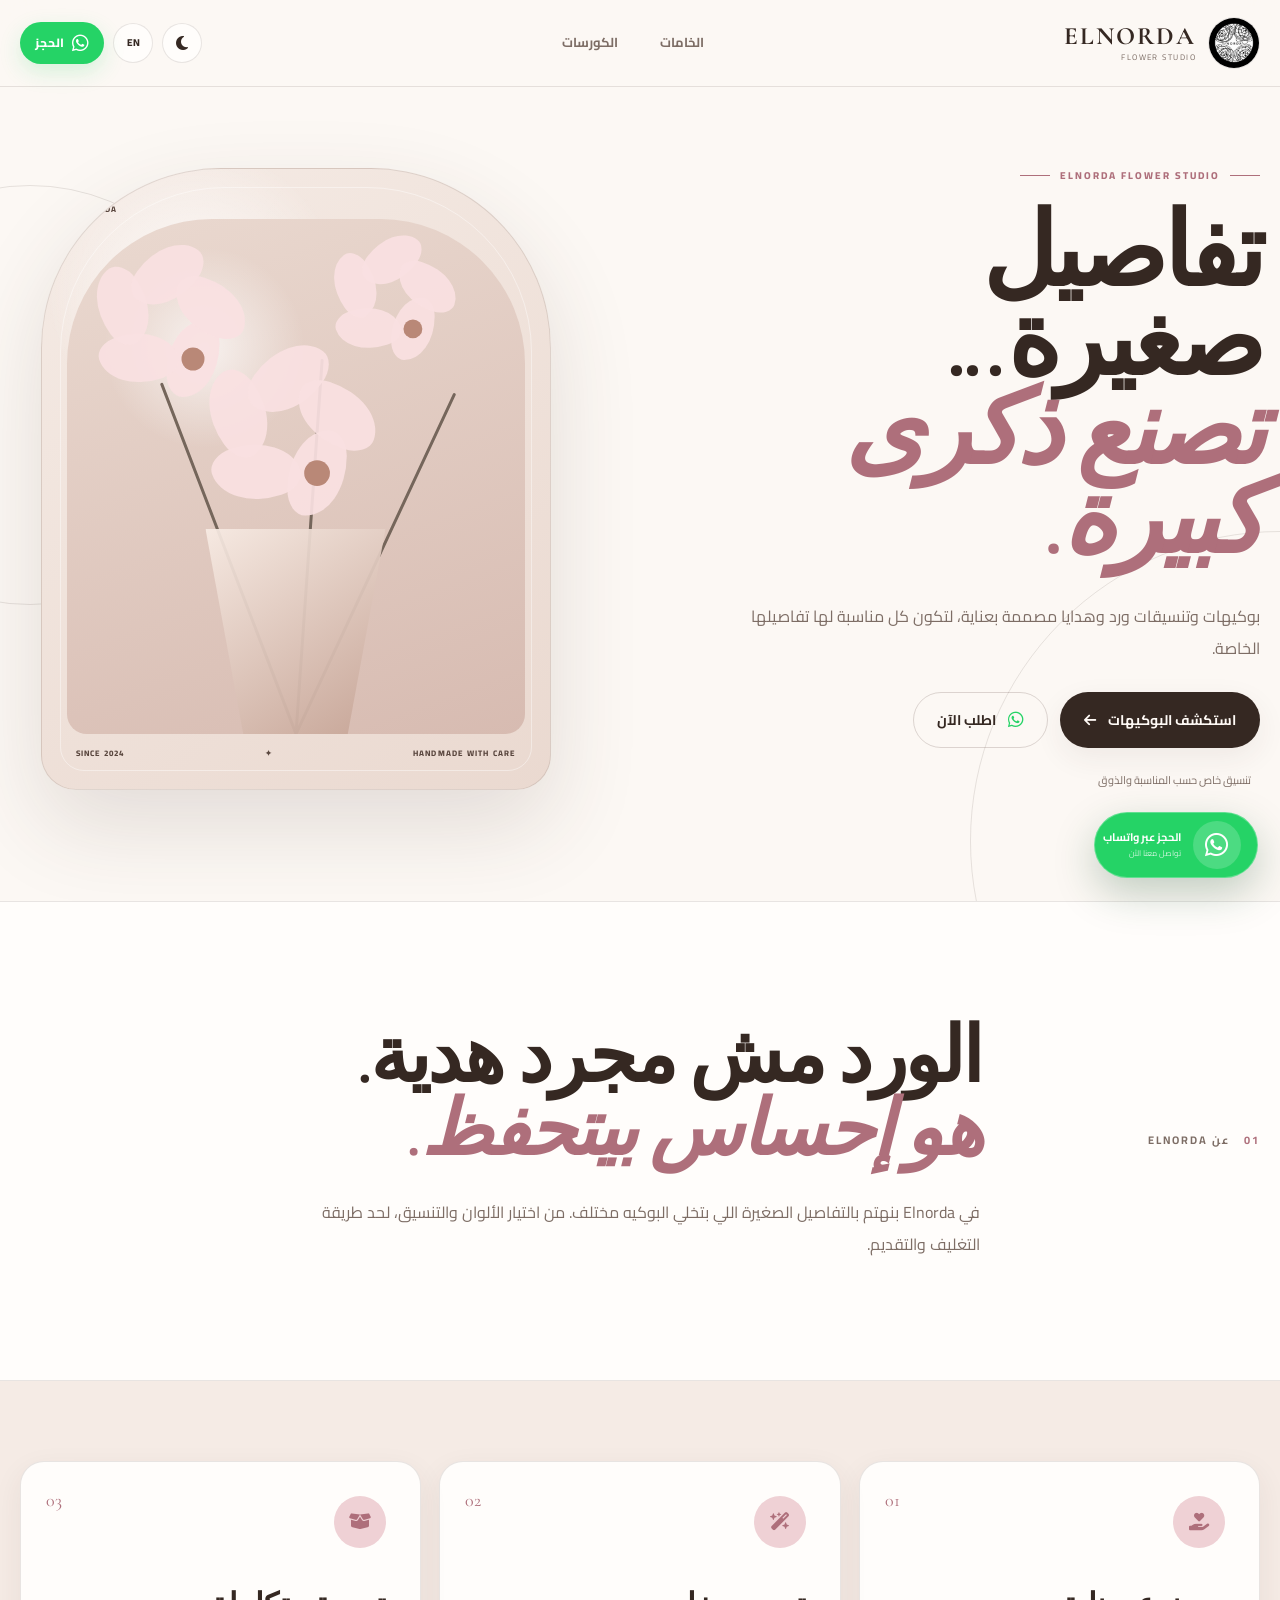
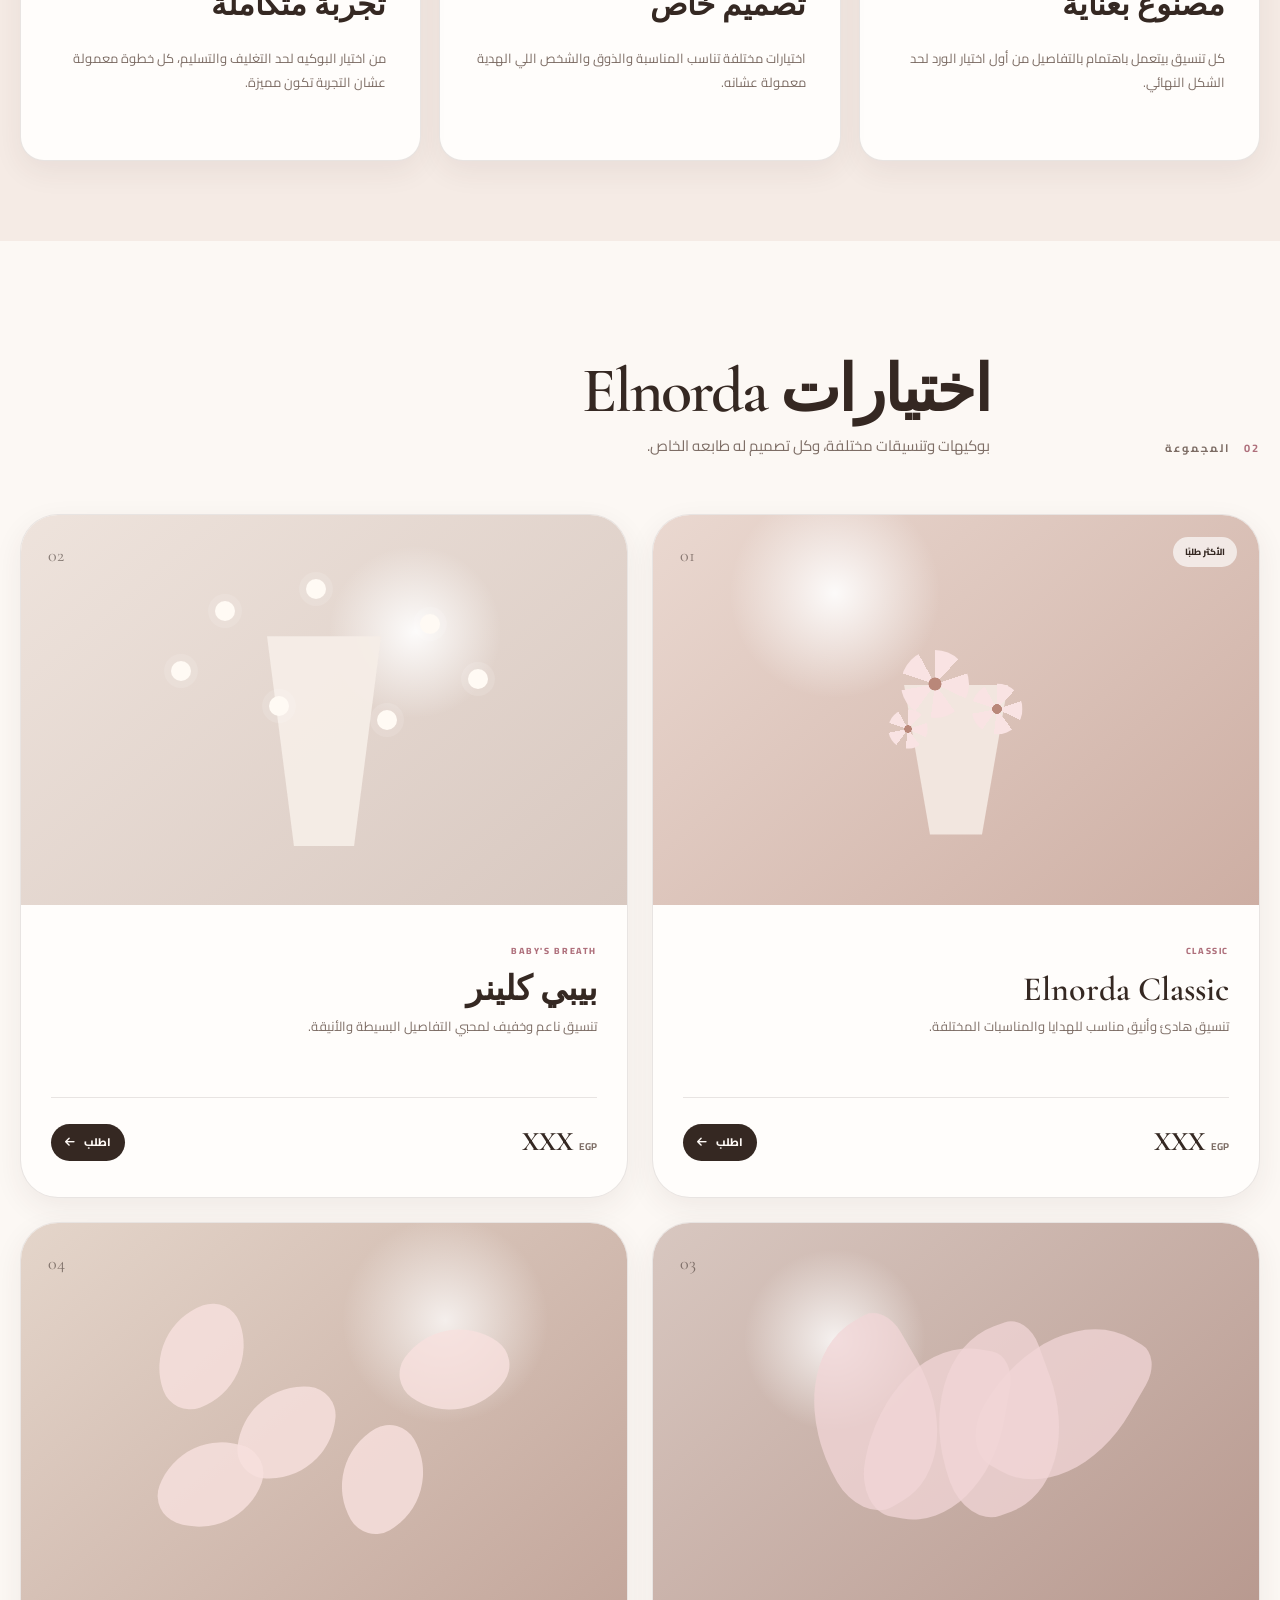
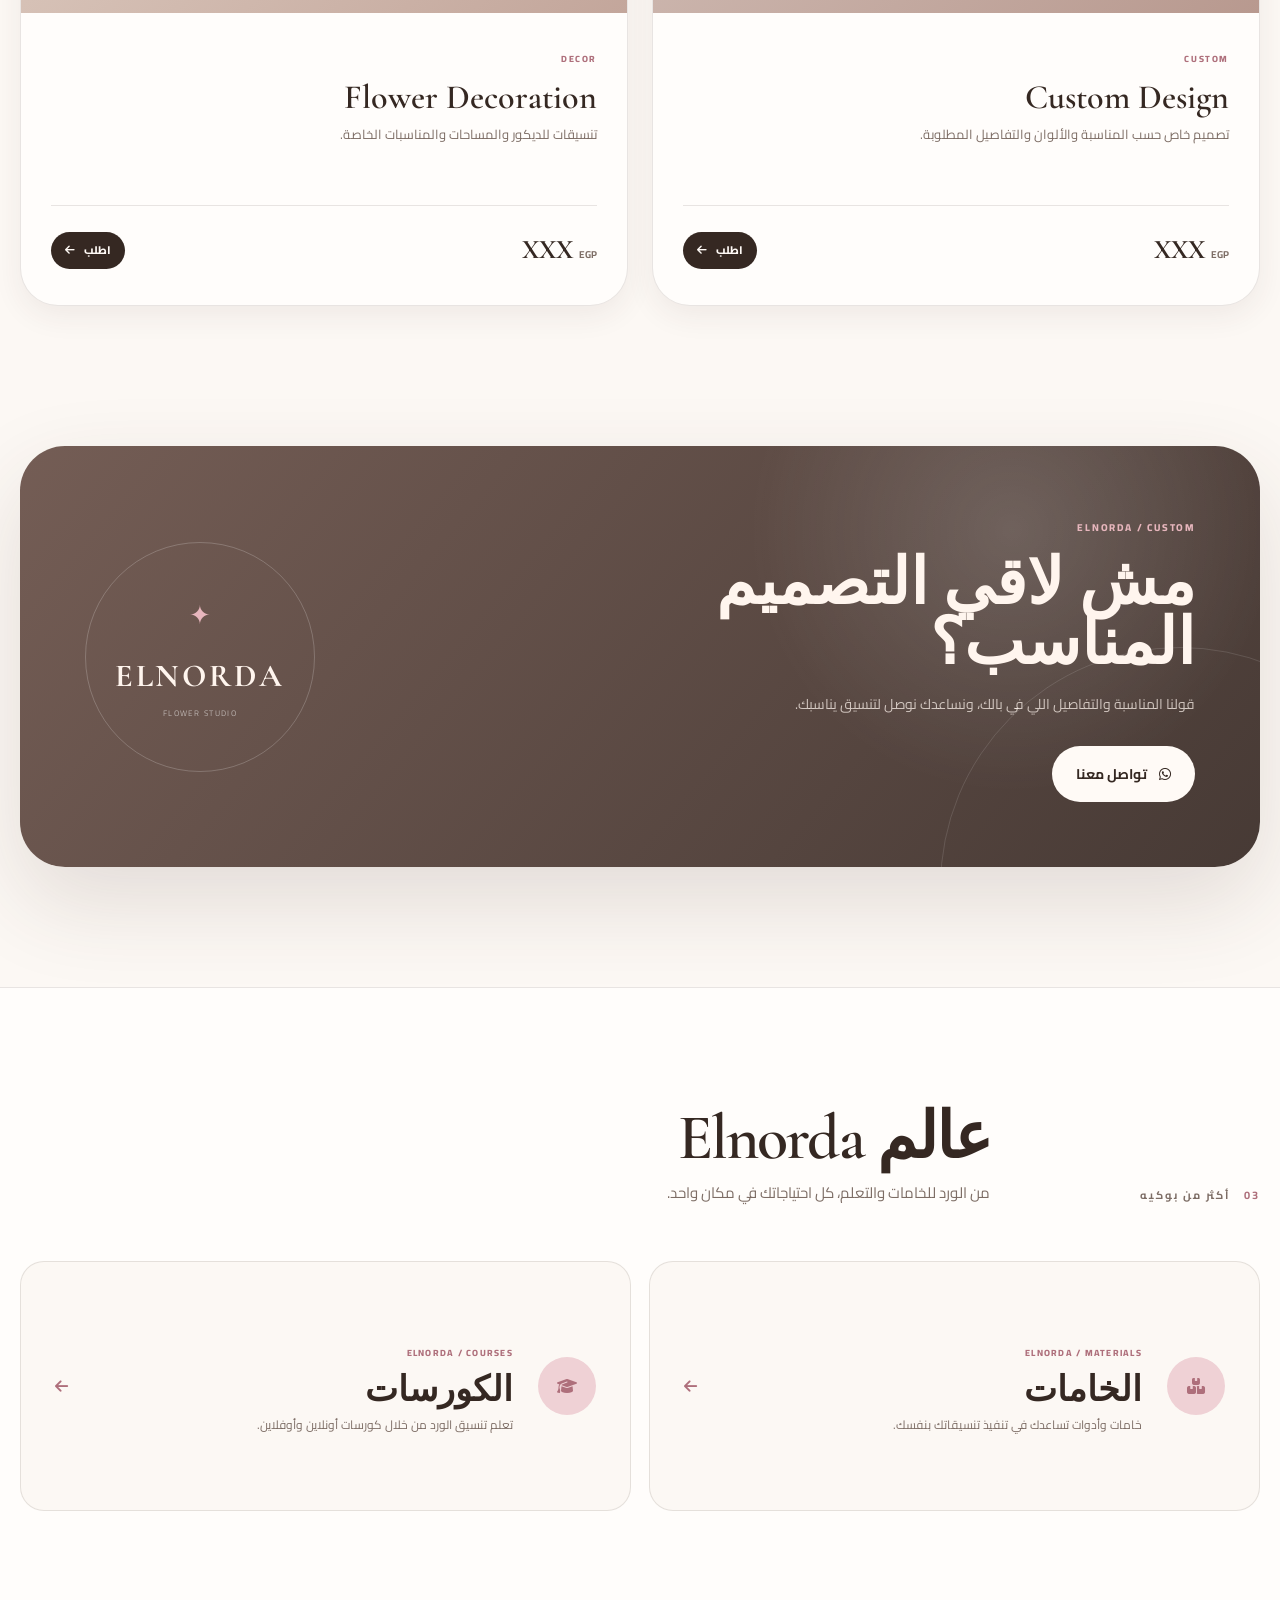
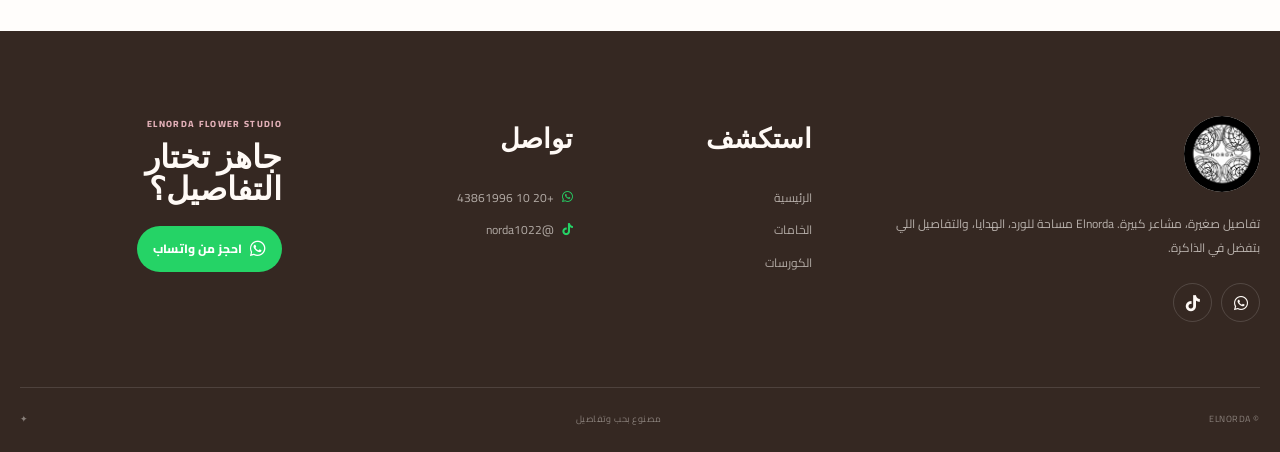
==== index.html @ e48f6b92 "Add files via upload" ====
<!DOCTYPE html>
<html lang="ar" dir="rtl">
<head>
  <meta charset="UTF-8" />
  <meta name="viewport" content="width=device-width, initial-scale=1.0" />

  <title>Elnorda | تفاصيل صغيرة تصنع ذكرى كبيرة</title>
  <meta
    name="description"
    content="Elnorda — بوكيهات وتنسيقات ورد وهدايا مصممة بعناية، مع إمكانية الطلب والتنسيق حسب المناسبة."
  />

  <link rel="preconnect" href="https://fonts.googleapis.com">
  <link rel="preconnect" href="https://fonts.gstatic.com" crossorigin>

  <link
    href="https://fonts.googleapis.com/css2?family=Cairo:wght@400;500;600;700&family=Cormorant+Garamond:wght@500;600;700&display=swap"
    rel="stylesheet"
  />

  <link
    rel="stylesheet"
    href="https://cdnjs.cloudflare.com/ajax/libs/font-awesome/6.5.2/css/all.min.css"
  />

  <link rel="stylesheet" href="css/style.css" />
</head>

<body>

  <!-- ================= HEADER ================= -->
  <header class="site-header">
    <div class="container header-inner">

      <a href="index.html" class="brand" aria-label="Elnorda Home">
        <span class="brand-logo">
          <img src="png/logo.png" alt="Elnorda" />
        </span>

        <span class="brand-copy">
          <strong>ELNORDA</strong>
          <small>FLOWER STUDIO</small>
        </span>
      </a>

      <nav class="main-nav" aria-label="Main navigation">
        <a href="materials.html">
          <span data-ar="الخامات" data-en="Materials">الخامات</span>
        </a>

        <a href="courses.html">
          <span data-ar="الكورسات" data-en="Courses">الكورسات</span>
        </a>
      </nav>

      <div class="header-actions">

        <button
          class="icon-button"
          id="themeToggle"
          type="button"
          aria-label="تغيير المظهر"
        >
          <i class="fa-solid fa-moon"></i>
        </button>

        <button
          class="language-button"
          id="languageToggle"
          type="button"
        >
          EN
        </button>

        <a
          class="header-whatsapp"
          href="https://wa.me/201043861996"
          target="_blank"
          rel="noopener"
          aria-label="WhatsApp"
        >
          <i class="fa-brands fa-whatsapp"></i>
          <span data-ar="الحجز" data-en="Booking">الحجز</span>
        </a>

      </div>

    </div>
  </header>


  <main>

    <!-- ================= HERO ================= -->
    <section class="hero">
      <div class="hero-decoration hero-decoration-one"></div>
      <div class="hero-decoration hero-decoration-two"></div>

      <div class="container hero-grid">

        <div class="hero-content reveal">

          <div class="eyebrow">
            <span></span>
            <span data-ar="ELNORDA FLOWER STUDIO" data-en="ELNORDA FLOWER STUDIO">
              ELNORDA FLOWER STUDIO
            </span>
            <span></span>
          </div>

          <h1>
            <span
              data-ar="تفاصيل صغيرة..."
              data-en="Small details..."
            >
              تفاصيل صغيرة...
            </span>
            <br />
            <em
              data-ar="تصنع ذكرى كبيرة."
              data-en="create lasting memories."
            >
              تصنع ذكرى كبيرة.
            </em>
          </h1>

          <p
            class="hero-description"
            data-ar="بوكيهات وتنسيقات ورد وهدايا مصممة بعناية، لتكون كل مناسبة لها تفاصيلها الخاصة."
            data-en="Thoughtfully designed bouquets, floral arrangements and gifts made to give every occasion its own special character."
          >
            بوكيهات وتنسيقات ورد وهدايا مصممة بعناية، لتكون كل مناسبة لها تفاصيلها الخاصة.
          </p>

          <div class="hero-actions">

            <a href="#products" class="btn btn-primary">
              <span data-ar="استكشف البوكيهات" data-en="Explore Bouquets">
                استكشف البوكيهات
              </span>
              <i class="fa-solid fa-arrow-left"></i>
            </a>

            <a
              href="https://wa.me/201043861996"
              target="_blank"
              rel="noopener"
              class="btn btn-secondary"
            >
              <i class="fa-brands fa-whatsapp"></i>
              <span data-ar="اطلب الآن" data-en="Order Now">
                اطلب الآن
              </span>
            </a>

          </div>

          <div class="hero-note">
            <i class="fa-solid fa-sparkles"></i>
            <span
              data-ar="تنسيق خاص حسب المناسبة والذوق"
              data-en="Custom arrangements for every occasion"
            >
              تنسيق خاص حسب المناسبة والذوق
            </span>
          </div>

        </div>


        <div class="hero-visual reveal">

          <div class="hero-frame">

            <div class="hero-frame-top">
              <span>01</span>
              <span>ELNORDA</span>
            </div>

            <div class="flower-art">

              <div class="stem stem-one"></div>
              <div class="stem stem-two"></div>
              <div class="stem stem-three"></div>

              <div class="flower flower-one">
                <span></span>
                <span></span>
                <span></span>
                <span></span>
                <span></span>
              </div>

              <div class="flower flower-two">
                <span></span>
                <span></span>
                <span></span>
                <span></span>
                <span></span>
              </div>

              <div class="flower flower-three">
                <span></span>
                <span></span>
                <span></span>
                <span></span>
                <span></span>
              </div>

              <div class="bouquet-wrap"></div>

            </div>

            <div class="hero-frame-bottom">
              <span data-ar="HANDMADE WITH CARE" data-en="HANDMADE WITH CARE">
                HANDMADE WITH CARE
              </span>

              <span>✦</span>

              <span data-ar="SINCE 2024" data-en="SINCE 2024">
                SINCE 2024
              </span>
            </div>

          </div>

        </div>

      </div>
    </section>


    <!-- ================= INTRO ================= -->
    <section class="intro section">
      <div class="container intro-grid">

        <div class="section-label reveal">
          <span>01</span>
          <span data-ar="عن ELNORDA" data-en="ABOUT ELNORDA">
            عن ELNORDA
          </span>
        </div>

        <div class="intro-content reveal">

          <h2>
            <span
              data-ar="الورد مش مجرد هدية."
              data-en="Flowers are more than a gift."
            >
              الورد مش مجرد هدية.
            </span>

            <br />

            <em
              data-ar="هو إحساس بيتحفظ."
              data-en="They preserve a feeling."
            >
              هو إحساس بيتحفظ.
            </em>
          </h2>

          <p
            data-ar="في Elnorda بنهتم بالتفاصيل الصغيرة اللي بتخلي البوكيه مختلف. من اختيار الألوان والتنسيق، لحد طريقة التغليف والتقديم."
            data-en="At Elnorda, we care about the small details that make every bouquet different — from colors and composition to wrapping and presentation."
          >
            في Elnorda بنهتم بالتفاصيل الصغيرة اللي بتخلي البوكيه مختلف. من اختيار الألوان والتنسيق، لحد طريقة التغليف والتقديم.
          </p>

        </div>

      </div>
    </section>


    <!-- ================= VALUES ================= -->
    <section class="values">
      <div class="container values-grid">

        <article class="value-card reveal">
          <span class="value-number">01</span>

          <div class="value-icon">
            <i class="fa-solid fa-hand-holding-heart"></i>
          </div>

          <h3
            data-ar="مصنوع بعناية"
            data-en="Made With Care"
          >
            مصنوع بعناية
          </h3>

          <p
            data-ar="كل تنسيق بيتعمل باهتمام بالتفاصيل من أول اختيار الورد لحد الشكل النهائي."
            data-en="Every arrangement is created with attention to detail, from the flowers to the final presentation."
          >
            كل تنسيق بيتعمل باهتمام بالتفاصيل من أول اختيار الورد لحد الشكل النهائي.
          </p>
        </article>


        <article class="value-card reveal">
          <span class="value-number">02</span>

          <div class="value-icon">
            <i class="fa-solid fa-wand-magic-sparkles"></i>
          </div>

          <h3
            data-ar="تصميم خاص"
            data-en="Personal Design"
          >
            تصميم خاص
          </h3>

          <p
            data-ar="اختيارات مختلفة تناسب المناسبة والذوق والشخص اللي الهدية معمولة عشانه."
            data-en="Different choices designed around the occasion, your taste and the person receiving the gift."
          >
            اختيارات مختلفة تناسب المناسبة والذوق والشخص اللي الهدية معمولة عشانه.
          </p>
        </article>


        <article class="value-card reveal">
          <span class="value-number">03</span>

          <div class="value-icon">
            <i class="fa-solid fa-box-open"></i>
          </div>

          <h3
            data-ar="تجربة متكاملة"
            data-en="Complete Experience"
          >
            تجربة متكاملة
          </h3>

          <p
            data-ar="من اختيار البوكيه لحد التغليف والتسليم، كل خطوة معمولة عشان التجربة تكون مميزة."
            data-en="From choosing the bouquet to wrapping and delivery, every step is designed to feel special."
          >
            من اختيار البوكيه لحد التغليف والتسليم، كل خطوة معمولة عشان التجربة تكون مميزة.
          </p>
        </article>

      </div>
    </section>


    <!-- ================= PRODUCTS ================= -->
    <section class="products section" id="products">

      <div class="container">

        <div class="section-heading reveal">

          <div class="section-label">
            <span>02</span>
            <span data-ar="المجموعة" data-en="THE COLLECTION">
              المجموعة
            </span>
          </div>

          <div>
            <h2
              data-ar="اختيارات Elnorda"
              data-en="The Elnorda Collection"
            >
              اختيارات Elnorda
            </h2>

            <p
              data-ar="بوكيهات وتنسيقات مختلفة، وكل تصميم له طابعه الخاص."
              data-en="Bouquets and arrangements, each with its own character."
            >
              بوكيهات وتنسيقات مختلفة، وكل تصميم له طابعه الخاص.
            </p>
          </div>

        </div>


        <div class="product-grid">

          <!-- Product 1 -->
          <article class="product-card reveal">

            <div class="product-image product-image-one">
              <span class="product-number">01</span>

              <div class="mini-bouquet">
                <div class="mini-flower"></div>
                <div class="mini-flower small"></div>
                <div class="mini-flower tiny"></div>
              </div>

              <span class="product-tag">
                <span data-ar="الأكثر طلبًا" data-en="MOST REQUESTED">
                  الأكثر طلبًا
                </span>
              </span>
            </div>

            <div class="product-body">

              <span
                class="product-category"
                data-ar="CLASSIC"
                data-en="CLASSIC"
              >
                CLASSIC
              </span>

              <h3
                data-ar="Elnorda Classic"
                data-en="Elnorda Classic"
              >
                Elnorda Classic
              </h3>

              <p
                data-ar="تنسيق هادئ وأنيق مناسب للهدايا والمناسبات المختلفة."
                data-en="A refined arrangement made for gifts and special occasions."
              >
                تنسيق هادئ وأنيق مناسب للهدايا والمناسبات المختلفة.
              </p>

              <div class="product-footer">
                <strong>XXX <small>EGP</small></strong>

                <button
                  type="button"
                  class="order-product"
                  data-product-ar="Elnorda Classic"
                  data-product-en="Elnorda Classic"
                >
                  <span data-ar="اطلب" data-en="Order">اطلب</span>
                  <i class="fa-solid fa-arrow-left"></i>
                </button>
              </div>

            </div>

          </article>


          <!-- Product 2 -->
          <article class="product-card reveal">

            <div class="product-image product-image-two">
              <span class="product-number">02</span>

              <div class="baby-breath">
                <i></i>
                <i></i>
                <i></i>
                <i></i>
                <i></i>
                <i></i>
                <i></i>
              </div>
            </div>

            <div class="product-body">

              <span class="product-category">
                BABY'S BREATH
              </span>

              <h3
                data-ar="بيبي كلينر"
                data-en="Baby's Breath"
              >
                بيبي كلينر
              </h3>

              <p
                data-ar="تنسيق ناعم وخفيف لمحبي التفاصيل البسيطة والأنيقة."
                data-en="A soft and delicate arrangement for lovers of simple elegance."
              >
                تنسيق ناعم وخفيف لمحبي التفاصيل البسيطة والأنيقة.
              </p>

              <div class="product-footer">
                <strong>XXX <small>EGP</small></strong>

                <button
                  type="button"
                  class="order-product"
                  data-product-ar="بيبي كلينر"
                  data-product-en="Baby's Breath"
                >
                  <span data-ar="اطلب" data-en="Order">اطلب</span>
                  <i class="fa-solid fa-arrow-left"></i>
                </button>
              </div>

            </div>

          </article>


          <!-- Product 3 -->
          <article class="product-card reveal">

            <div class="product-image product-image-three">
              <span class="product-number">03</span>

              <div class="custom-art">
                <div></div>
                <div></div>
                <div></div>
                <div></div>
              </div>
            </div>

            <div class="product-body">

              <span
                class="product-category"
                data-ar="CUSTOM"
                data-en="CUSTOM"
              >
                CUSTOM
              </span>

              <h3
                data-ar="Custom Design"
                data-en="Custom Design"
              >
                Custom Design
              </h3>

              <p
                data-ar="تصميم خاص حسب المناسبة والألوان والتفاصيل المطلوبة."
                data-en="A personalized design based on your occasion, colors and preferences."
              >
                تصميم خاص حسب المناسبة والألوان والتفاصيل المطلوبة.
              </p>

              <div class="product-footer">
                <strong>XXX <small>EGP</small></strong>

                <button
                  type="button"
                  class="order-product"
                  data-product-ar="Custom Design"
                  data-product-en="Custom Design"
                >
                  <span data-ar="اطلب" data-en="Order">اطلب</span>
                  <i class="fa-solid fa-arrow-left"></i>
                </button>
              </div>

            </div>

          </article>


          <!-- Product 4 -->
          <article class="product-card reveal">

            <div class="product-image product-image-four">
              <span class="product-number">04</span>

              <div class="decor-art">
                <span></span>
                <span></span>
                <span></span>
                <span></span>
                <span></span>
              </div>
            </div>

            <div class="product-body">

              <span
                class="product-category"
                data-ar="DECOR"
                data-en="DECOR"
              >
                DECOR
              </span>

              <h3
                data-ar="Flower Decoration"
                data-en="Flower Decoration"
              >
                Flower Decoration
              </h3>

              <p
                data-ar="تنسيقات للديكور والمساحات والمناسبات الخاصة."
                data-en="Floral arrangements for spaces, events and special occasions."
              >
                تنسيقات للديكور والمساحات والمناسبات الخاصة.
              </p>

              <div class="product-footer">
                <strong>XXX <small>EGP</small></strong>

                <button
                  type="button"
                  class="order-product"
                  data-product-ar="Flower Decoration"
                  data-product-en="Flower Decoration"
                >
                  <span data-ar="اطلب" data-en="Order">اطلب</span>
                  <i class="fa-solid fa-arrow-left"></i>
                </button>
              </div>

            </div>

          </article>

        </div>

      </div>
    </section>


    <!-- ================= CUSTOM CTA ================= -->
    <section class="custom-section">

      <div class="container">

        <div class="custom-box reveal">

          <div class="custom-content">

            <span class="custom-overline">
              ELNORDA / CUSTOM
            </span>

            <h2
              data-ar="مش لاقي التصميم المناسب؟"
              data-en="Can't find the right design?"
            >
              مش لاقي التصميم المناسب؟
            </h2>

            <p
              data-ar="قولنا المناسبة والتفاصيل اللي في بالك، ونساعدك نوصل لتنسيق يناسبك."
              data-en="Tell us about the occasion and the details you have in mind, and we'll help create an arrangement that fits."
            >
              قولنا المناسبة والتفاصيل اللي في بالك، ونساعدك نوصل لتنسيق يناسبك.
            </p>

            <a
              href="https://wa.me/201043861996"
              target="_blank"
              rel="noopener"
              class="btn btn-light"
            >
              <i class="fa-brands fa-whatsapp"></i>
              <span
                data-ar="تواصل معنا"
                data-en="Talk to us"
              >
                تواصل معنا
              </span>
            </a>

          </div>

          <div class="custom-mark">
            <span>✦</span>
            <strong>ELNORDA</strong>
            <small>FLOWER STUDIO</small>
          </div>

        </div>

      </div>

    </section>


    <!-- ================= OTHER SERVICES ================= -->
    <section class="services section">

      <div class="container">

        <div class="section-heading reveal">

          <div class="section-label">
            <span>03</span>
            <span
              data-ar="أكثر من بوكيه"
              data-en="MORE THAN BOUQUETS"
            >
              أكثر من بوكيه
            </span>
          </div>

          <div>
            <h2
              data-ar="عالم Elnorda"
              data-en="The Elnorda World"
            >
              عالم Elnorda
            </h2>

            <p
              data-ar="من الورد للخامات والتعلم، كل احتياجاتك في مكان واحد."
              data-en="From flowers and supplies to learning, everything in one place."
            >
              من الورد للخامات والتعلم، كل احتياجاتك في مكان واحد.
            </p>
          </div>

        </div>


        <div class="service-grid">

          <a href="materials.html" class="service-card reveal">

            <div class="service-icon">
              <i class="fa-solid fa-boxes-stacked"></i>
            </div>

            <div>
              <span>ELNORDA / MATERIALS</span>

              <h3
                data-ar="الخامات"
                data-en="Materials"
              >
                الخامات
              </h3>

              <p
                data-ar="خامات وأدوات تساعدك في تنفيذ تنسيقاتك بنفسك."
                data-en="Supplies and tools to help you create your own arrangements."
              >
                خامات وأدوات تساعدك في تنفيذ تنسيقاتك بنفسك.
              </p>
            </div>

            <i class="fa-solid fa-arrow-left service-arrow"></i>

          </a>


          <a href="courses.html" class="service-card reveal">

            <div class="service-icon">
              <i class="fa-solid fa-graduation-cap"></i>
            </div>

            <div>
              <span>ELNORDA / COURSES</span>

              <h3
                data-ar="الكورسات"
                data-en="Courses"
              >
                الكورسات
              </h3>

              <p
                data-ar="تعلم تنسيق الورد من خلال كورسات أونلاين وأوفلاين."
                data-en="Learn floral arranging through online and offline courses."
              >
                تعلم تنسيق الورد من خلال كورسات أونلاين وأوفلاين.
              </p>
            </div>

            <i class="fa-solid fa-arrow-left service-arrow"></i>

          </a>

        </div>

      </div>

    </section>

  </main>


  <!-- ================= FOOTER ================= -->
  <footer class="site-footer">

    <div class="container">

      <div class="footer-main">

        <div class="footer-brand">

          <a href="index.html" class="footer-logo">
            <img src="png/logo.png" alt="Elnorda" />
          </a>

          <p
            data-ar="تفاصيل صغيرة، مشاعر كبيرة. Elnorda مساحة للورد، الهدايا، والتفاصيل اللي بتفضل في الذاكرة."
            data-en="Small details, meaningful feelings. Elnorda is a space for flowers, gifts and memorable details."
          >
            تفاصيل صغيرة، مشاعر كبيرة. Elnorda مساحة للورد، الهدايا، والتفاصيل اللي بتفضل في الذاكرة.
          </p>

          <div class="footer-socials">

            <a
              href="https://wa.me/201043861996"
              target="_blank"
              rel="noopener"
              aria-label="WhatsApp"
            >
              <i class="fa-brands fa-whatsapp"></i>
            </a>

            <a
              href="https://www.tiktok.com/@norda1022"
              target="_blank"
              rel="noopener"
              aria-label="TikTok"
            >
              <i class="fa-brands fa-tiktok"></i>
            </a>

          </div>

        </div>


        <div class="footer-column">

          <h4
            data-ar="استكشف"
            data-en="Explore"
          >
            استكشف
          </h4>

          <a href="index.html">
            <span data-ar="الرئيسية" data-en="Home">
              الرئيسية
            </span>
          </a>

          <a href="materials.html">
            <span data-ar="الخامات" data-en="Materials">
              الخامات
            </span>
          </a>

          <a href="courses.html">
            <span data-ar="الكورسات" data-en="Courses">
              الكورسات
            </span>
          </a>

        </div>


        <div class="footer-column">

          <h4
            data-ar="تواصل"
            data-en="Contact"
          >
            تواصل
          </h4>

          <a href="https://wa.me/201043861996" target="_blank" rel="noopener">
            <i class="fa-brands fa-whatsapp"></i>
            +20 10 43861996
          </a>

          <a href="https://www.tiktok.com/@norda1022" target="_blank" rel="noopener">
            <i class="fa-brands fa-tiktok"></i>
            @norda1022
          </a>

        </div>


        <div class="footer-column footer-cta">

          <span class="footer-mini-title">
            ELNORDA FLOWER STUDIO
          </span>

          <h4
            data-ar="جاهز تختار التفاصيل؟"
            data-en="Ready to choose your details?"
          >
            جاهز تختار التفاصيل؟
          </h4>

          <a
            href="https://wa.me/201043861996"
            target="_blank"
            rel="noopener"
            class="footer-whatsapp"
          >
            <i class="fa-brands fa-whatsapp"></i>

            <span
              data-ar="احجز من واتساب"
              data-en="Book on WhatsApp"
            >
              احجز من واتساب
            </span>

          </a>

        </div>

      </div>


      <div class="footer-bottom">

        <span>
          © <span id="currentYear"></span> ELNORDA
        </span>

        <span
          data-ar="مصنوع بحب وتفاصيل"
          data-en="Made with care & details"
        >
          مصنوع بحب وتفاصيل
        </span>

        <span>✦</span>

      </div>

    </div>

  </footer>


  <!-- ================= FIXED WHATSAPP ================= -->
  <a
    class="floating-whatsapp"
    href="https://wa.me/201043861996"
    target="_blank"
    rel="noopener"
    aria-label="WhatsApp Booking"
  >
    <span class="floating-whatsapp-icon">
      <i class="fa-brands fa-whatsapp"></i>
    </span>

    <span class="floating-whatsapp-text">
      <strong
        data-ar="الحجز عبر واتساب"
        data-en="Book on WhatsApp"
      >
        الحجز عبر واتساب
      </strong>

      <small
        data-ar="تواصل معنا الآن"
        data-en="Contact us now"
      >
        تواصل معنا الآن
      </small>
    </span>
  </a>


  <!-- ================= ORDER MODAL ================= -->
  <div
    class="modal"
    id="orderModal"
    aria-hidden="true"
    role="dialog"
    aria-modal="true"
  >

    <div class="modal-overlay"></div>

    <div class="modal-box">

      <button
        type="button"
        class="modal-close"
        id="modalClose"
        aria-label="Close"
      >
        <i class="fa-solid fa-xmark"></i>
      </button>

      <div class="modal-head">

        <span>ELNORDA / ORDER</span>

        <h2
          data-ar="تفاصيل الطلب"
          data-en="Order Details"
        >
          تفاصيل الطلب
        </h2>

        <p
          data-ar="أكمل البيانات، وسيتم تحويلك مباشرةً إلى واتساب لإتمام الطلب."
          data-en="Complete the details and you'll be redirected to WhatsApp to complete your order."
        >
          أكمل البيانات، وسيتم تحويلك مباشرةً إلى واتساب لإتمام الطلب.
        </p>

      </div>


      <form id="orderForm">

        <input type="hidden" id="selectedProduct" />

        <div class="form-grid">

          <label>
            <span data-ar="الاسم" data-en="Name">الاسم</span>
            <input
              type="text"
              id="customerName"
              required
              placeholder="الاسم"
              data-placeholder-ar="الاسم"
              data-placeholder-en="Name"
            />
          </label>


          <label>
            <span data-ar="الكمية" data-en="Quantity">الكمية</span>
            <input
              type="number"
              id="quantity"
              min="1"
              value="1"
              required
            />
          </label>


          <label>
            <span data-ar="رقم الهاتف" data-en="Phone">رقم الهاتف</span>
            <input
              type="tel"
              id="customerPhone"
              required
              placeholder="رقم الهاتف"
              data-placeholder-ar="رقم الهاتف"
              data-placeholder-en="Phone"
            />
          </label>


          <label>
            <span data-ar="اسم المستلم" data-en="Recipient Name">
              اسم المستلم
            </span>

            <input
              type="text"
              id="recipientName"
              placeholder="اسم المستلم"
              data-placeholder-ar="اسم المستلم"
              data-placeholder-en="Recipient Name"
            />
          </label>

        </div>


        <label>
          <span data-ar="العنوان" data-en="Address">العنوان</span>

          <input
            type="text"
            id="customerAddress"
            required
            placeholder="العنوان"
            data-placeholder-ar="العنوان"
            data-placeholder-en="Address"
          />
        </label>


        <label>
          <span data-ar="ملاحظات إضافية" data-en="Additional Notes">
            ملاحظات إضافية
          </span>

          <textarea
            id="customerNotes"
            rows="4"
            placeholder="أي تفاصيل إضافية..."
            data-placeholder-ar="أي تفاصيل إضافية..."
            data-placeholder-en="Any additional details..."
          ></textarea>
        </label>


        <button type="submit" class="modal-submit">

          <i class="fa-brands fa-whatsapp"></i>

          <span
            data-ar="إرسال الطلب عبر واتساب"
            data-en="Send Order via WhatsApp"
          >
            إرسال الطلب عبر واتساب
          </span>

        </button>

      </form>

    </div>

  </div>


  <script src="js/main.js"></script>

</body>
</html>
---- css/style.css ----
/* =========================================================
   ELNORDA — PREMIUM FLOWER STUDIO
   ========================================================= */

:root {
  --bg: #fcf8f4;
  --surface: #fffdfb;
  --surface-soft: #f5ebe5;
  --surface-deep: #ead9d0;

  --rose: #d99ca6;
  --rose-deep: #ae6f7b;
  --rose-soft: #efd1d5;

  --brown: #352822;
  --brown-soft: #59463e;
  --muted: #7d6d65;

  --cream: #fffaf6;
  --white: #ffffff;

  --border: rgba(71, 49, 41, 0.12);
  --border-strong: rgba(71, 49, 41, 0.18);

  --shadow-sm: 0 10px 30px rgba(74, 49, 40, 0.07);
  --shadow-md: 0 20px 55px rgba(74, 49, 40, 0.10);
  --shadow-lg: 0 35px 90px rgba(74, 49, 40, 0.14);

  --radius-sm: 14px;
  --radius-md: 24px;
  --radius-lg: 38px;

  --container: 1240px;

  --font-ar: "Cairo", sans-serif;
  --font-display: "Cormorant Garamond", serif;

  --transition: 220ms ease;
}

html[data-theme="dark"] {
  --bg: #40332f;
  --surface: #4a3a35;
  --surface-soft: #55433d;
  --surface-deep: #634e46;

  --rose: #d89ba5;
  --rose-deep: #e6b4bb;
  --rose-soft: #71535a;

  --brown: #fbf0e8;
  --brown-soft: #ead9cf;
  --muted: #d4c3b9;

  --cream: #f9eee6;
  --white: #ffffff;

  --border: rgba(255, 241, 230, 0.12);
  --border-strong: rgba(255, 241, 230, 0.20);

  --shadow-sm: 0 10px 30px rgba(0, 0, 0, 0.10);
  --shadow-md: 0 20px 55px rgba(0, 0, 0, 0.18);
  --shadow-lg: 0 35px 90px rgba(0, 0, 0, 0.22);
}


/* =========================================================
   RESET
   ========================================================= */

*,
*::before,
*::after {
  box-sizing: border-box;
}

html {
  scroll-behavior: smooth;
}

body {
  margin: 0;
  min-width: 320px;
  background: var(--bg);
  color: var(--brown);
  font-family: var(--font-ar);
  line-height: 1.8;
  overflow-x: hidden;
  transition:
    background-color 300ms ease,
    color 300ms ease;
}

body,
button,
input,
textarea {
  font-family: var(--font-ar);
}

button,
input,
textarea {
  font: inherit;
}

button {
  cursor: pointer;
}

a {
  color: inherit;
  text-decoration: none;
}

img {
  display: block;
  max-width: 100%;
}

::selection {
  background: var(--rose);
  color: var(--brown);
}


/* =========================================================
   GLOBAL
   ========================================================= */

.container {
  width: min(calc(100% - 40px), var(--container));
  margin-inline: auto;
}

.section {
  padding: 120px 0;
}

.reveal {
  opacity: 0;
  transform: translateY(22px);
  transition:
    opacity 650ms ease,
    transform 650ms ease;
}

.reveal.visible {
  opacity: 1;
  transform: translateY(0);
}

.section-label {
  display: flex;
  align-items: center;
  gap: 14px;
  color: var(--muted);
  font-size: 11px;
  font-weight: 700;
  letter-spacing: 0.18em;
  text-transform: uppercase;
}

.section-label span:first-child {
  color: var(--rose-deep);
}

.section-heading {
  display: grid;
  grid-template-columns: 220px 1fr;
  gap: 50px;
  align-items: end;
  margin-bottom: 55px;
}

.section-heading h2 {
  margin: 0 0 10px;
  font-family: var(--font-display);
  font-size: clamp(44px, 5vw, 72px);
  line-height: 0.95;
  font-weight: 600;
  letter-spacing: -0.03em;
}

.section-heading p {
  max-width: 620px;
  margin: 0;
  color: var(--muted);
  font-size: 15px;
}

.btn {
  min-height: 56px;
  display: inline-flex;
  align-items: center;
  justify-content: center;
  gap: 12px;
  padding: 0 23px;
  border-radius: 999px;
  border: 1px solid transparent;
  font-size: 14px;
  font-weight: 700;
  transition:
    transform var(--transition),
    box-shadow var(--transition),
    background var(--transition),
    color var(--transition);
}

.btn:hover {
  transform: translateY(-3px);
}

.btn-primary {
  background: var(--brown);
  color: var(--cream);
  box-shadow: var(--shadow-sm);
}

.btn-primary:hover {
  box-shadow: var(--shadow-md);
}

.btn-secondary {
  background: transparent;
  color: var(--brown);
  border-color: var(--border-strong);
}

.btn-secondary i {
  color: #25d366;
  font-size: 18px;
}

.btn-light {
  background: var(--cream);
  color: var(--brown);
}


/* =========================================================
   HEADER
   ========================================================= */

.site-header {
  position: sticky;
  top: 0;
  z-index: 1000;
  background: color-mix(in srgb, var(--bg) 92%, transparent);
  border-bottom: 1px solid var(--border);
  backdrop-filter: blur(18px);
}

.header-inner {
  min-height: 86px;
  display: grid;
  grid-template-columns: auto 1fr auto;
  align-items: center;
  gap: 40px;
}

.brand {
  display: inline-flex;
  align-items: center;
  gap: 12px;
  min-width: 0;
}

.brand-logo {
  width: 52px;
  height: 52px;
  display: grid;
  place-items: center;
  overflow: hidden;
  border-radius: 50%;
  background: var(--surface);
  border: 1px solid var(--border);
}

.brand-logo img {
  width: 100%;
  height: 100%;
  object-fit: contain;
}

.brand-copy {
  display: grid;
  line-height: 1.05;
}

.brand-copy strong {
  font-family: var(--font-display);
  font-size: 25px;
  letter-spacing: 0.08em;
}

.brand-copy small {
  margin-top: 5px;
  color: var(--muted);
  font-size: 8px;
  letter-spacing: 0.18em;
}

.main-nav {
  display: flex;
  justify-content: center;
  align-items: center;
  gap: 42px;
}

.main-nav a {
  position: relative;
  padding: 8px 0;
  color: var(--muted);
  font-size: 13px;
  font-weight: 700;
  white-space: nowrap;
  transition: color var(--transition);
}

.main-nav a::after {
  content: "";
  position: absolute;
  right: 0;
  bottom: 0;
  width: 0;
  height: 1px;
  background: var(--rose-deep);
  transition: width var(--transition);
}

.main-nav a:hover {
  color: var(--brown);
}

.main-nav a:hover::after {
  width: 100%;
}

.header-actions {
  display: flex;
  align-items: center;
  gap: 9px;
}

.icon-button,
.language-button {
  width: 40px;
  height: 40px;
  display: grid;
  place-items: center;
  border: 1px solid var(--border);
  border-radius: 50%;
  background: var(--surface);
  color: var(--brown);
  transition: transform var(--transition), border-color var(--transition);
}

.icon-button:hover,
.language-button:hover {
  transform: translateY(-2px);
  border-color: var(--rose-deep);
}

.language-button {
  font-size: 10px;
  font-weight: 800;
}

.header-whatsapp {
  min-height: 42px;
  display: inline-flex;
  align-items: center;
  gap: 8px;
  padding: 0 15px;
  border-radius: 999px;
  background: #25d366;
  color: #ffffff;
  font-size: 12px;
  font-weight: 800;
  box-shadow: 0 8px 22px rgba(37, 211, 102, 0.18);
  transition: transform var(--transition);
}

.header-whatsapp:hover {
  transform: translateY(-2px);
}

.header-whatsapp i {
  font-size: 19px;
}


/* =========================================================
   HERO
   ========================================================= */

.hero {
  position: relative;
  min-height: calc(100vh - 86px);
  display: flex;
  align-items: center;
  overflow: hidden;
  padding: 70px 0 100px;
}

.hero-grid {
  position: relative;
  z-index: 2;
  display: grid;
  grid-template-columns: 1.05fr 0.95fr;
  align-items: center;
  gap: 80px;
}

.hero-content {
  max-width: 650px;
}

.eyebrow {
  display: flex;
  align-items: center;
  gap: 10px;
  margin-bottom: 24px;
  color: var(--rose-deep);
  font-size: 10px;
  font-weight: 800;
  letter-spacing: 0.20em;
}

.eyebrow span:first-child,
.eyebrow span:last-child {
  width: 30px;
  height: 1px;
  background: var(--rose-deep);
}

.hero h1 {
  margin: 0;
  font-family: var(--font-display);
  font-size: clamp(62px, 8vw, 112px);
  font-weight: 600;
  line-height: 0.87;
  letter-spacing: -0.045em;
}

.hero h1 em {
  color: var(--rose-deep);
  font-style: italic;
}

.hero-description {
  max-width: 550px;
  margin: 35px 0 28px;
  color: var(--muted);
  font-size: 16px;
  line-height: 2;
}

.hero-actions {
  display: flex;
  flex-wrap: wrap;
  gap: 12px;
}

.hero-note {
  display: flex;
  align-items: center;
  gap: 9px;
  margin-top: 23px;
  color: var(--muted);
  font-size: 11px;
}

.hero-note i {
  color: var(--rose-deep);
}

.hero-visual {
  display: flex;
  justify-content: center;
}

.hero-frame {
  position: relative;
  width: min(100%, 510px);
  aspect-ratio: 0.82;
  padding: 22px;
  overflow: hidden;
  background:
    radial-gradient(circle at 30% 20%, rgba(255,255,255,.8), transparent 24%),
    linear-gradient(145deg, var(--surface-soft), var(--surface-deep));
  border: 1px solid var(--border);
  border-radius: 180px 180px 35px 35px;
  box-shadow: var(--shadow-lg);
}

.hero-frame::before {
  content: "";
  position: absolute;
  inset: 18px;
  border: 1px solid rgba(255,255,255,.4);
  border-radius: 165px 165px 24px 24px;
  pointer-events: none;
}

.hero-frame-top,
.hero-frame-bottom {
  position: absolute;
  z-index: 5;
  left: 34px;
  right: 34px;
  display: flex;
  align-items: center;
  justify-content: space-between;
  color: var(--brown-soft);
  font-size: 8px;
  font-weight: 800;
  letter-spacing: 0.15em;
}

.hero-frame-top {
  top: 34px;
}

.hero-frame-bottom {
  bottom: 28px;
}

.flower-art {
  position: absolute;
  inset: 50px 25px 55px;
  overflow: hidden;
  border-radius: 145px 145px 20px 20px;
  background:
    radial-gradient(circle at 30% 25%, rgba(255,255,255,.7), transparent 20%),
    linear-gradient(160deg, #ead9d0, #d7bbb1);
}

.stem {
  position: absolute;
  bottom: 0;
  left: 50%;
  width: 3px;
  height: 73%;
  border-radius: 999px;
  background: #75665b;
  transform-origin: bottom;
}

.stem-one {
  transform: translateX(-50%) rotate(-21deg);
}

.stem-two {
  transform: translateX(-50%) rotate(4deg);
}

.stem-three {
  transform: translateX(-50%) rotate(25deg);
}

.flower {
  position: absolute;
  width: 115px;
  height: 115px;
  animation: flowerFloat 6s ease-in-out infinite;
}

.flower span {
  position: absolute;
  top: 50%;
  left: 50%;
  width: 53px;
  height: 76px;
  border-radius: 70% 30% 70% 30%;
  background: rgba(250, 225, 226, .92);
  transform-origin: 0 0;
}

.flower span:nth-child(1) {
  transform: translate(-50%, -50%) rotate(0deg);
}

.flower span:nth-child(2) {
  transform: translate(-50%, -50%) rotate(72deg);
}

.flower span:nth-child(3) {
  transform: translate(-50%, -50%) rotate(144deg);
}

.flower span:nth-child(4) {
  transform: translate(-50%, -50%) rotate(216deg);
}

.flower span:nth-child(5) {
  transform: translate(-50%, -50%) rotate(288deg);
}

.flower::after {
  content: "";
  position: absolute;
  top: 50%;
  left: 50%;
  width: 23px;
  height: 23px;
  transform: translate(-50%, -50%);
  border-radius: 50%;
  background: #b98877;
}

.flower-one {
  top: 16%;
  left: 15%;
}

.flower-two {
  top: 10%;
  right: 12%;
  transform: scale(.82);
  animation-delay: -2s;
}

.flower-three {
  top: 38%;
  left: 42%;
  transform: scale(1.12);
  animation-delay: -4s;
}

.bouquet-wrap {
  position: absolute;
  bottom: -15px;
  left: 50%;
  width: 225px;
  height: 220px;
  transform: translateX(-50%);
  background:
    linear-gradient(145deg, rgba(250,239,232,.92), rgba(193,157,142,.95));
  clip-path: polygon(10% 0, 90% 0, 72% 100%, 28% 100%);
  box-shadow: 0 -20px 50px rgba(80, 50, 40, .10);
}

.hero-decoration {
  position: absolute;
  border-radius: 50%;
  border: 1px solid var(--border);
  pointer-events: none;
}

.hero-decoration-one {
  width: 420px;
  height: 420px;
  left: -180px;
  top: 12%;
}

.hero-decoration-two {
  width: 620px;
  height: 620px;
  right: -310px;
  bottom: -250px;
}


/* =========================================================
   INTRO
   ========================================================= */

.intro {
  background: var(--surface);
  border-top: 1px solid var(--border);
  border-bottom: 1px solid var(--border);
}

.intro-grid {
  display: grid;
  grid-template-columns: 220px 1fr;
  gap: 60px;
}

.intro-content {
  max-width: 850px;
}

.intro-content h2 {
  margin: 0 0 28px;
  font-family: var(--font-display);
  font-size: clamp(48px, 6vw, 78px);
  line-height: .95;
  font-weight: 600;
  letter-spacing: -.035em;
}

.intro-content h2 em {
  color: var(--rose-deep);
  font-style: italic;
}

.intro-content p {
  max-width: 680px;
  margin: 0;
  color: var(--muted);
  font-size: 16px;
  line-height: 2;
}


/* =========================================================
   VALUES
   ========================================================= */

.values {
  padding: 80px 0;
  background: var(--surface-soft);
}

.values-grid {
  display: grid;
  grid-template-columns: repeat(3, 1fr);
  gap: 18px;
}

.value-card {
  position: relative;
  min-height: 300px;
  padding: 34px;
  overflow: hidden;
  border: 1px solid var(--border);
  border-radius: var(--radius-md);
  background: var(--surface);
  box-shadow: var(--shadow-sm);
}

.value-number {
  position: absolute;
  top: 22px;
  left: 25px;
  color: var(--rose-deep);
  font-family: var(--font-display);
  font-size: 18px;
}

.value-icon {
  width: 52px;
  height: 52px;
  display: grid;
  place-items: center;
  margin-bottom: 30px;
  border-radius: 50%;
  background: var(--rose-soft);
  color: var(--rose-deep);
}

.value-icon i {
  font-size: 18px;
}

.value-card h3 {
  margin: 0 0 12px;
  font-family: var(--font-display);
  font-size: 31px;
  font-weight: 600;
}

.value-card p {
  margin: 0;
  color: var(--muted);
  font-size: 13px;
  line-height: 1.9;
}


/* =========================================================
   PRODUCTS
   ========================================================= */

.products {
  background: var(--bg);
}

.product-grid {
  display: grid;
  grid-template-columns: repeat(2, minmax(0, 1fr));
  gap: 24px;
}

.product-card {
  overflow: hidden;
  border: 1px solid var(--border);
  border-radius: var(--radius-lg);
  background: var(--surface);
  box-shadow: var(--shadow-sm);
  transition:
    transform 300ms ease,
    box-shadow 300ms ease;
}

.product-card:hover {
  transform: translateY(-7px);
  box-shadow: var(--shadow-md);
}

.product-image {
  position: relative;
  height: 390px;
  overflow: hidden;
  background: var(--surface-soft);
}

.product-image-one {
  background:
    radial-gradient(circle at 30% 20%, rgba(255,255,255,.9), transparent 20%),
    linear-gradient(140deg, #ead8d0, #cdaea3);
}

.product-image-two {
  background:
    radial-gradient(circle at 65% 30%, rgba(255,255,255,.9), transparent 18%),
    linear-gradient(140deg, #eee3dc, #d8c8c0);
}

.product-image-three {
  background:
    radial-gradient(circle at 30% 30%, rgba(255,255,255,.8), transparent 18%),
    linear-gradient(140deg, #d8c7c0, #b8998f);
}

.product-image-four {
  background:
    radial-gradient(circle at 70% 25%, rgba(255,255,255,.75), transparent 20%),
    linear-gradient(140deg, #e4d5ca, #c3a69b);
}

.product-number {
  position: absolute;
  top: 24px;
  left: 27px;
  color: rgba(53,40,34,.55);
  font-family: var(--font-display);
  font-size: 18px;
}

.product-tag {
  position: absolute;
  top: 22px;
  right: 22px;
  padding: 7px 12px;
  border-radius: 999px;
  background: rgba(255,255,255,.65);
  color: var(--brown);
  backdrop-filter: blur(10px);
  font-size: 9px;
  font-weight: 800;
}

.mini-bouquet {
  position: absolute;
  left: 50%;
  bottom: 18%;
  width: 180px;
  height: 190px;
  transform: translateX(-50%);
}

.mini-bouquet::after {
  content: "";
  position: absolute;
  left: 50%;
  bottom: 0;
  width: 130px;
  height: 150px;
  transform: translateX(-50%);
  clip-path: polygon(10% 0, 90% 0, 70% 100%, 30% 100%);
  background: #f2e6df;
}

.mini-flower {
  position: absolute;
  z-index: 2;
  width: 68px;
  height: 68px;
  border-radius: 50%;
  background:
    radial-gradient(circle, #b98779 0 13%, transparent 14%),
    conic-gradient(
      #f9e3e3 0 12%,
      transparent 12% 20%,
      #f9e3e3 20% 32%,
      transparent 32% 40%,
      #f9e3e3 40% 52%,
      transparent 52% 60%,
      #f9e3e3 60% 72%,
      transparent 72% 80%,
      #f9e3e3 80% 92%,
      transparent 92%
    );
}

.mini-flower:nth-child(1) {
  top: 5px;
  left: 35px;
}

.mini-flower.small {
  top: 30px;
  right: 15px;
  transform: scale(.75);
}

.mini-flower.tiny {
  top: 50px;
  left: 8px;
  transform: scale(.58);
}

.baby-breath {
  position: absolute;
  inset: 15% 20%;
}

.baby-breath::after {
  content: "";
  position: absolute;
  left: 50%;
  bottom: 0;
  width: 150px;
  height: 210px;
  transform: translateX(-50%);
  clip-path: polygon(12% 0, 88% 0, 70% 100%, 30% 100%);
  background: rgba(246,238,231,.95);
}

.baby-breath i {
  position: absolute;
  z-index: 3;
  width: 20px;
  height: 20px;
  border-radius: 50%;
  background: #fffaf4;
  box-shadow: 0 0 0 7px rgba(255,255,255,.12);
}

.baby-breath i:nth-child(1) {
  top: 10%;
  left: 20%;
}

.baby-breath i:nth-child(2) {
  top: 2%;
  left: 45%;
}

.baby-breath i:nth-child(3) {
  top: 15%;
  right: 18%;
}

.baby-breath i:nth-child(4) {
  top: 32%;
  left: 8%;
}

.baby-breath i:nth-child(5) {
  top: 35%;
  right: 5%;
}

.baby-breath i:nth-child(6) {
  top: 45%;
  left: 35%;
}

.baby-breath i:nth-child(7) {
  top: 50%;
  right: 30%;
}

.custom-art {
  position: absolute;
  inset: 20% 15%;
}

.custom-art div {
  position: absolute;
  width: 130px;
  height: 180px;
  border-radius: 80% 20% 70% 30%;
  background: rgba(242, 214, 215, .75);
}

.custom-art div:nth-child(1) {
  left: 15%;
  top: 10%;
  transform: rotate(-30deg);
}

.custom-art div:nth-child(2) {
  right: 10%;
  top: 5%;
  transform: rotate(30deg);
}

.custom-art div:nth-child(3) {
  left: 30%;
  bottom: 5%;
  transform: rotate(10deg);
}

.custom-art div:nth-child(4) {
  right: 25%;
  bottom: 10%;
  transform: rotate(-20deg);
}

.decor-art {
  position: absolute;
  inset: 15%;
}

.decor-art span {
  position: absolute;
  width: 95px;
  height: 95px;
  border-radius: 70% 30% 70% 30%;
  background: rgba(248, 225, 223, .82);
}

.decor-art span:nth-child(1) {
  left: 10%;
  top: 10%;
  transform: rotate(-20deg);
}

.decor-art span:nth-child(2) {
  right: 8%;
  top: 15%;
  transform: rotate(35deg);
}

.decor-art span:nth-child(3) {
  left: 30%;
  top: 38%;
  transform: rotate(5deg);
}

.decor-art span:nth-child(4) {
  right: 25%;
  bottom: 10%;
  transform: rotate(-30deg);
}

.decor-art span:nth-child(5) {
  left: 12%;
  bottom: 8%;
  transform: rotate(20deg);
}

.product-body {
  padding: 29px 30px 30px;
}

.product-category {
  color: var(--rose-deep);
  font-size: 9px;
  font-weight: 800;
  letter-spacing: .18em;
}

.product-body h3 {
  margin: 9px 0 7px;
  font-family: var(--font-display);
  font-size: 34px;
  font-weight: 600;
  line-height: 1.05;
}

.product-body p {
  min-height: 58px;
  margin: 0;
  color: var(--muted);
  font-size: 13px;
  line-height: 1.9;
}

.product-footer {
  display: flex;
  align-items: center;
  justify-content: space-between;
  gap: 15px;
  margin-top: 25px;
  padding-top: 20px;
  border-top: 1px solid var(--border);
}

.product-footer strong {
  font-family: var(--font-display);
  font-size: 27px;
}

.product-footer small {
  font-family: var(--font-ar);
  font-size: 10px;
  color: var(--muted);
}

.order-product {
  display: inline-flex;
  align-items: center;
  gap: 9px;
  padding: 9px 14px;
  border: 0;
  border-radius: 999px;
  background: var(--brown);
  color: var(--cream);
  font-size: 11px;
  font-weight: 800;
  transition: transform var(--transition);
}

.order-product:hover {
  transform: translateX(-3px);
}


/* =========================================================
   CUSTOM SECTION
   ========================================================= */

.custom-section {
  padding: 20px 0 120px;
}

.custom-box {
  position: relative;
  min-height: 420px;
  display: flex;
  align-items: center;
  justify-content: space-between;
  gap: 60px;
  padding: 65px;
  overflow: hidden;
  border-radius: 45px;
  background:
    radial-gradient(circle at 80% 20%, rgba(255,255,255,.15), transparent 25%),
    linear-gradient(130deg, #745d55, #473a35);
  color: #fff5ee;
  box-shadow: var(--shadow-lg);
}

.custom-box::before {
  content: "";
  position: absolute;
  width: 480px;
  height: 480px;
  right: -160px;
  bottom: -260px;
  border: 1px solid rgba(255,255,255,.12);
  border-radius: 50%;
}

.custom-content {
  position: relative;
  z-index: 2;
  max-width: 650px;
}

.custom-overline {
  color: #e7b6bd;
  font-size: 10px;
  font-weight: 800;
  letter-spacing: .18em;
}

.custom-content h2 {
  margin: 14px 0 15px;
  font-family: var(--font-display);
  font-size: clamp(45px, 5vw, 72px);
  line-height: .95;
  font-weight: 600;
}

.custom-content p {
  max-width: 580px;
  margin: 0 0 28px;
  color: rgba(255,245,238,.72);
  font-size: 14px;
  line-height: 2;
}

.custom-mark {
  position: relative;
  z-index: 2;
  width: 230px;
  height: 230px;
  display: flex;
  flex-direction: column;
  align-items: center;
  justify-content: center;
  flex-shrink: 0;
  border: 1px solid rgba(255,255,255,.2);
  border-radius: 50%;
  text-align: center;
}

.custom-mark span {
  color: #e7b6bd;
  font-size: 26px;
}

.custom-mark strong {
  margin-top: 8px;
  font-family: var(--font-display);
  font-size: 32px;
  letter-spacing: .08em;
}

.custom-mark small {
  margin-top: 2px;
  color: rgba(255,255,255,.55);
  font-size: 8px;
  letter-spacing: .18em;
}


/* =========================================================
   SERVICES
   ========================================================= */

.services {
  background: var(--surface);
  border-top: 1px solid var(--border);
}

.service-grid {
  display: grid;
  grid-template-columns: repeat(2, minmax(0, 1fr));
  gap: 18px;
}

.service-card {
  position: relative;
  min-height: 250px;
  display: grid;
  grid-template-columns: auto 1fr auto;
  gap: 25px;
  align-items: center;
  padding: 34px;
  border: 1px solid var(--border);
  border-radius: var(--radius-md);
  background: var(--bg);
  transition:
    transform 300ms ease,
    background 300ms ease,
    box-shadow 300ms ease;
}

.service-card:hover {
  transform: translateY(-5px);
  background: var(--surface-soft);
  box-shadow: var(--shadow-sm);
}

.service-icon {
  width: 58px;
  height: 58px;
  display: grid;
  place-items: center;
  flex-shrink: 0;
  border-radius: 50%;
  background: var(--rose-soft);
  color: var(--rose-deep);
}

.service-card span {
  color: var(--rose-deep);
  font-size: 9px;
  font-weight: 800;
  letter-spacing: .14em;
}

.service-card h3 {
  margin: 8px 0 6px;
  font-family: var(--font-display);
  font-size: 35px;
  line-height: 1;
  font-weight: 600;
}

.service-card p {
  margin: 0;
  color: var(--muted);
  font-size: 12px;
  line-height: 1.9;
}

.service-arrow {
  color: var(--rose-deep);
  font-size: 15px;
}


/* =========================================================
   FOOTER
   ========================================================= */

.site-footer {
  padding: 85px 0 25px;
  background: var(--brown);
  color: var(--cream);
}

.footer-main {
  display: grid;
  grid-template-columns: 1.5fr .7fr .9fr 1fr;
  gap: 55px;
  padding-bottom: 65px;
  border-bottom: 1px solid rgba(255,255,255,.12);
}

.footer-brand {
  max-width: 380px;
}

.footer-logo {
  display: inline-flex;
  width: 76px;
  height: 76px;
  align-items: center;
  justify-content: center;
  overflow: hidden;
  border-radius: 50%;
  background: #fffaf6;
  margin-bottom: 20px;
}

.footer-logo img {
  width: 100%;
  height: 100%;
  object-fit: contain;
}

.footer-brand p {
  margin: 0;
  color: rgba(255,250,246,.65);
  font-size: 12px;
  line-height: 2;
}

.footer-socials {
  display: flex;
  gap: 9px;
  margin-top: 23px;
}

.footer-socials a {
  width: 39px;
  height: 39px;
  display: grid;
  place-items: center;
  border: 1px solid rgba(255,255,255,.15);
  border-radius: 50%;
  color: var(--cream);
  transition: background var(--transition), transform var(--transition);
}

.footer-socials a:hover {
  background: rgba(255,255,255,.08);
  transform: translateY(-3px);
}

.footer-column {
  display: flex;
  flex-direction: column;
  align-items: flex-start;
}

.footer-column h4 {
  margin: 0 0 22px;
  font-family: var(--font-display);
  font-size: 27px;
  font-weight: 600;
}

.footer-column a {
  display: flex;
  align-items: center;
  gap: 8px;
  margin-bottom: 11px;
  color: rgba(255,250,246,.62);
  font-size: 12px;
  transition: color var(--transition), transform var(--transition);
}

.footer-column a:hover {
  color: var(--cream);
  transform: translateX(-3px);
}

.footer-column a i {
  color: #25d366;
}

.footer-mini-title {
  color: #e3b0b8;
  font-size: 9px;
  font-weight: 800;
  letter-spacing: .15em;
}

.footer-cta h4 {
  max-width: 220px;
  margin: 10px 0 20px;
  font-family: var(--font-display);
  font-size: 32px;
  line-height: 1;
}

.footer-whatsapp {
  min-height: 46px;
  display: inline-flex !important;
  align-items: center;
  justify-content: center;
  gap: 9px;
  margin: 0 !important;
  padding: 0 16px;
  border-radius: 999px;
  background: #25d366;
  color: #fff !important;
  font-weight: 800;
}

.footer-whatsapp i {
  color: #fff !important;
  font-size: 18px;
}

.footer-bottom {
  display: flex;
  align-items: center;
  justify-content: space-between;
  gap: 15px;
  padding-top: 23px;
  color: rgba(255,250,246,.42);
  font-size: 9px;
  letter-spacing: .06em;
}


/* =========================================================
   FLOATING WHATSAPP
   ========================================================= */

.floating-whatsapp {
  position: fixed;
  z-index: 1200;
  right: 22px;
  bottom: 22px;
  min-height: 64px;
  display: flex;
  align-items: center;
  gap: 12px;
  padding: 8px 16px 8px 8px;
  border: 1px solid rgba(255,255,255,.28);
  border-radius: 999px;
  background: #25d366;
  color: #fff;
  box-shadow: 0 15px 40px rgba(20, 80, 45, .25);
  transition:
    transform 250ms ease,
    box-shadow 250ms ease;
}

.floating-whatsapp:hover {
  transform: translateY(-4px);
  box-shadow: 0 20px 50px rgba(20, 80, 45, .32);
}

.floating-whatsapp-icon {
  width: 48px;
  height: 48px;
  display: grid;
  place-items: center;
  border-radius: 50%;
  background: rgba(255,255,255,.18);
}

.floating-whatsapp-icon i {
  font-size: 27px;
}

.floating-whatsapp-text {
  display: grid;
  line-height: 1.25;
}

.floating-whatsapp-text strong {
  font-size: 11px;
}

.floating-whatsapp-text small {
  margin-top: 4px;
  opacity: .75;
  font-size: 8px;
}


/* =========================================================
   MODAL
   ========================================================= */

.modal {
  position: fixed;
  inset: 0;
  z-index: 2000;
  display: grid;
  place-items: center;
  padding: 20px;
  visibility: hidden;
  opacity: 0;
  transition: opacity 220ms ease, visibility 220ms ease;
}

.modal.active {
  visibility: visible;
  opacity: 1;
}

.modal-overlay {
  position: absolute;
  inset: 0;
  background: rgba(38, 27, 23, .62);
  backdrop-filter: blur(10px);
}

.modal-box {
  position: relative;
  z-index: 2;
  width: min(100%, 620px);
  max-height: min(850px, 92vh);
  overflow-y: auto;
  padding: 38px;
  border: 1px solid var(--border);
  border-radius: 30px;
  background: var(--surface);
  box-shadow: var(--shadow-lg);
}

.modal-close {
  position: absolute;
  top: 18px;
  left: 18px;
  width: 40px;
  height: 40px;
  display: grid;
  place-items: center;
  border: 1px solid var(--border);
  border-radius: 50%;
  background: var(--bg);
  color: var(--brown);
}

.modal-head {
  padding-left: 45px;
  margin-bottom: 28px;
}

.modal-head > span {
  color: var(--rose-deep);
  font-size: 9px;
  font-weight: 800;
  letter-spacing: .16em;
}

.modal-head h2 {
  margin: 8px 0 6px;
  font-family: var(--font-display);
  font-size: 42px;
  line-height: 1;
}

.modal-head p {
  margin: 0;
  color: var(--muted);
  font-size: 12px;
  line-height: 1.8;
}

#orderForm {
  display: grid;
  gap: 17px;
}

.form-grid {
  display: grid;
  grid-template-columns: repeat(2, minmax(0, 1fr));
  gap: 14px;
}

#orderForm label {
  display: grid;
  gap: 7px;
}

#orderForm label > span {
  color: var(--brown-soft);
  font-size: 11px;
  font-weight: 700;
}

#orderForm input,
#orderForm textarea {
  width: 100%;
  min-width: 0;
  border: 1px solid var(--border);
  border-radius: 13px;
  outline: none;
  background: var(--bg);
  color: var(--brown);
  padding: 12px 14px;
  transition:
    border-color var(--transition),
    box-shadow var(--transition);
}

#orderForm input {
  min-height: 47px;
}

#orderForm textarea {
  resize: vertical;
  min-height: 105px;
}

#orderForm input:focus,
#orderForm textarea:focus {
  border-color: var(--rose-deep);
  box-shadow: 0 0 0 4px rgba(174,111,123,.08);
}

#orderForm input::placeholder,
#orderForm textarea::placeholder {
  color: var(--muted);
  opacity: .7;
}

.modal-submit {
  min-height: 55px;
  display: flex;
  align-items: center;
  justify-content: center;
  gap: 10px;
  border: 0;
  border-radius: 999px;
  background: #25d366;
  color: #fff;
  font-size: 13px;
  font-weight: 800;
}

.modal-submit i {
  font-size: 20px;
}


/* =========================================================
   ANIMATION
   ========================================================= */

@keyframes flowerFloat {
  0%,
  100% {
    margin-top: 0;
  }

  50% {
    margin-top: -7px;
  }
}


/* =========================================================
   RESPONSIVE
   ========================================================= */

@media (max-width: 1050px) {

  .header-inner {
    grid-template-columns: auto 1fr;
    gap: 20px;
  }

  .header-actions {
    grid-column: 2;
    grid-row: 1;
    justify-content: flex-end;
  }

  .main-nav {
    grid-column: 1 / -1;
    grid-row: 2;
    justify-content: flex-start;
    padding-bottom: 12px;
    overflow-x: auto;
    scrollbar-width: none;
  }

  .main-nav::-webkit-scrollbar {
    display: none;
  }

  .hero-grid {
    grid-template-columns: 1fr;
    gap: 60px;
  }

  .hero-content {
    max-width: 800px;
  }

  .hero-visual {
    justify-content: flex-start;
  }

  .hero-frame {
    width: min(100%, 470px);
  }

  .footer-main {
    grid-template-columns: 1.3fr 1fr 1fr;
  }

  .footer-cta {
    grid-column: 1 / -1;
  }
}


@media (max-width: 760px) {

  .container {
    width: min(calc(100% - 28px), var(--container));
  }

  .section {
    padding: 82px 0;
  }

  .site-header {
    position: sticky;
  }

  .header-inner {
    min-height: auto;
    padding: 12px 0 0;
    grid-template-columns: 1fr auto;
    gap: 12px;
  }

  .brand-logo {
    width: 44px;
    height: 44px;
  }

  .brand-copy strong {
    font-size: 22px;
  }

  .brand-copy small {
    font-size: 7px;
  }

  .header-actions {
    grid-column: 2;
    grid-row: 1;
    gap: 6px;
  }

  .icon-button,
  .language-button {
    width: 36px;
    height: 36px;
  }

  .header-whatsapp {
    width: 38px;
    height: 38px;
    min-height: 38px;
    padding: 0;
    justify-content: center;
    border-radius: 50%;
  }

  .header-whatsapp span {
    display: none;
  }

  .header-whatsapp i {
    font-size: 18px;
  }

  .main-nav {
    grid-column: 1 / -1;
    grid-row: 2;
    width: 100%;
    gap: 28px;
    padding: 8px 3px 13px;
  }

  .main-nav a {
    font-size: 12px;
  }

  .hero {
    min-height: auto;
    padding: 65px 0 75px;
  }

  .hero-grid {
    gap: 55px;
  }

  .hero h1 {
    font-size: clamp(56px, 17vw, 82px);
    line-height: .9;
  }

  .hero-description {
    margin-top: 26px;
    font-size: 14px;
    line-height: 1.95;
  }

  .hero-actions {
    display: grid;
    grid-template-columns: 1fr;
  }

  .hero-actions .btn {
    width: 100%;
  }

  .hero-frame {
    width: min(100%, 420px);
  }

  .intro-grid {
    grid-template-columns: 1fr;
    gap: 30px;
  }

  .intro-content h2 {
    font-size: clamp(45px, 14vw, 66px);
  }

  .values {
    padding: 55px 0;
  }

  .values-grid {
    grid-template-columns: 1fr;
  }

  .value-card {
    min-height: auto;
  }

  .section-heading {
    grid-template-columns: 1fr;
    gap: 25px;
    margin-bottom: 35px;
  }

  .section-heading h2 {
    font-size: 52px;
  }

  .product-grid {
    grid-template-columns: 1fr;
  }

  .product-image {
    height: 330px;
  }

  .product-body h3 {
    font-size: 32px;
  }

  .product-body p {
    min-height: 0;
  }

  .custom-section {
    padding: 10px 0 80px;
  }

  .custom-box {
    min-height: auto;
    flex-direction: column;
    align-items: flex-start;
    padding: 42px 27px;
    border-radius: 30px;
  }

  .custom-mark {
    width: 150px;
    height: 150px;
    align-self: center;
  }

  .custom-mark strong {
    font-size: 23px;
  }

  .service-grid {
    grid-template-columns: 1fr;
  }

  .service-card {
    min-height: 210px;
    grid-template-columns: auto 1fr auto;
    gap: 16px;
    padding: 25px 20px;
  }

  .service-card h3 {
    font-size: 31px;
  }

  .footer-main {
    grid-template-columns: 1fr 1fr;
    gap: 40px 25px;
  }

  .footer-brand {
    grid-column: 1 / -1;
  }

  .footer-cta {
    grid-column: 1 / -1;
  }

  .footer-bottom {
    flex-wrap: wrap;
    justify-content: center;
    text-align: center;
  }

  .floating-whatsapp {
    right: 13px;
    bottom: 13px;
    min-height: 57px;
    padding-right: 12px;
  }

  .floating-whatsapp-icon {
    width: 43px;
    height: 43px;
  }

  .floating-whatsapp-icon i {
    font-size: 23px;
  }

  .floating-whatsapp-text strong {
    font-size: 10px;
  }

  .floating-whatsapp-text small {
    font-size: 7px;
  }

  .modal {
    padding: 10px;
  }

  .modal-box {
    padding: 30px 20px 22px;
    border-radius: 23px;
  }

  .modal-head {
    padding-left: 38px;
  }

  .modal-head h2 {
    font-size: 37px;
  }

  .form-grid {
    grid-template-columns: 1fr;
  }
}


@media (max-width: 430px) {

  .brand-copy {
    display: none;
  }

  .hero h1 {
    font-size: 57px;
  }

  .hero-frame {
    padding: 14px;
  }

  .flower-art {
    inset: 42px 15px 45px;
  }

  .product-image {
    height: 300px;
  }

  .product-footer {
    align-items: flex-start;
    flex-direction: column;
  }

  .order-product {
    width: 100%;
    justify-content: center;
  }

  .service-card {
    grid-template-columns: auto 1fr;
  }

  .service-arrow {
    display: none;
  }

  .footer-main {
    grid-template-columns: 1fr;
  }
}


/* =========================================================
   REDUCED MOTION
   ========================================================= */

@media (prefers-reduced-motion: reduce) {

  html {
    scroll-behavior: auto;
  }

  *,
  *::before,
  *::after {
    animation-duration: .01ms !important;
    animation-iteration-count: 1 !important;
    transition-duration: .01ms !important;
  }

  .reveal {
    opacity: 1;
    transform: none;
  }
}
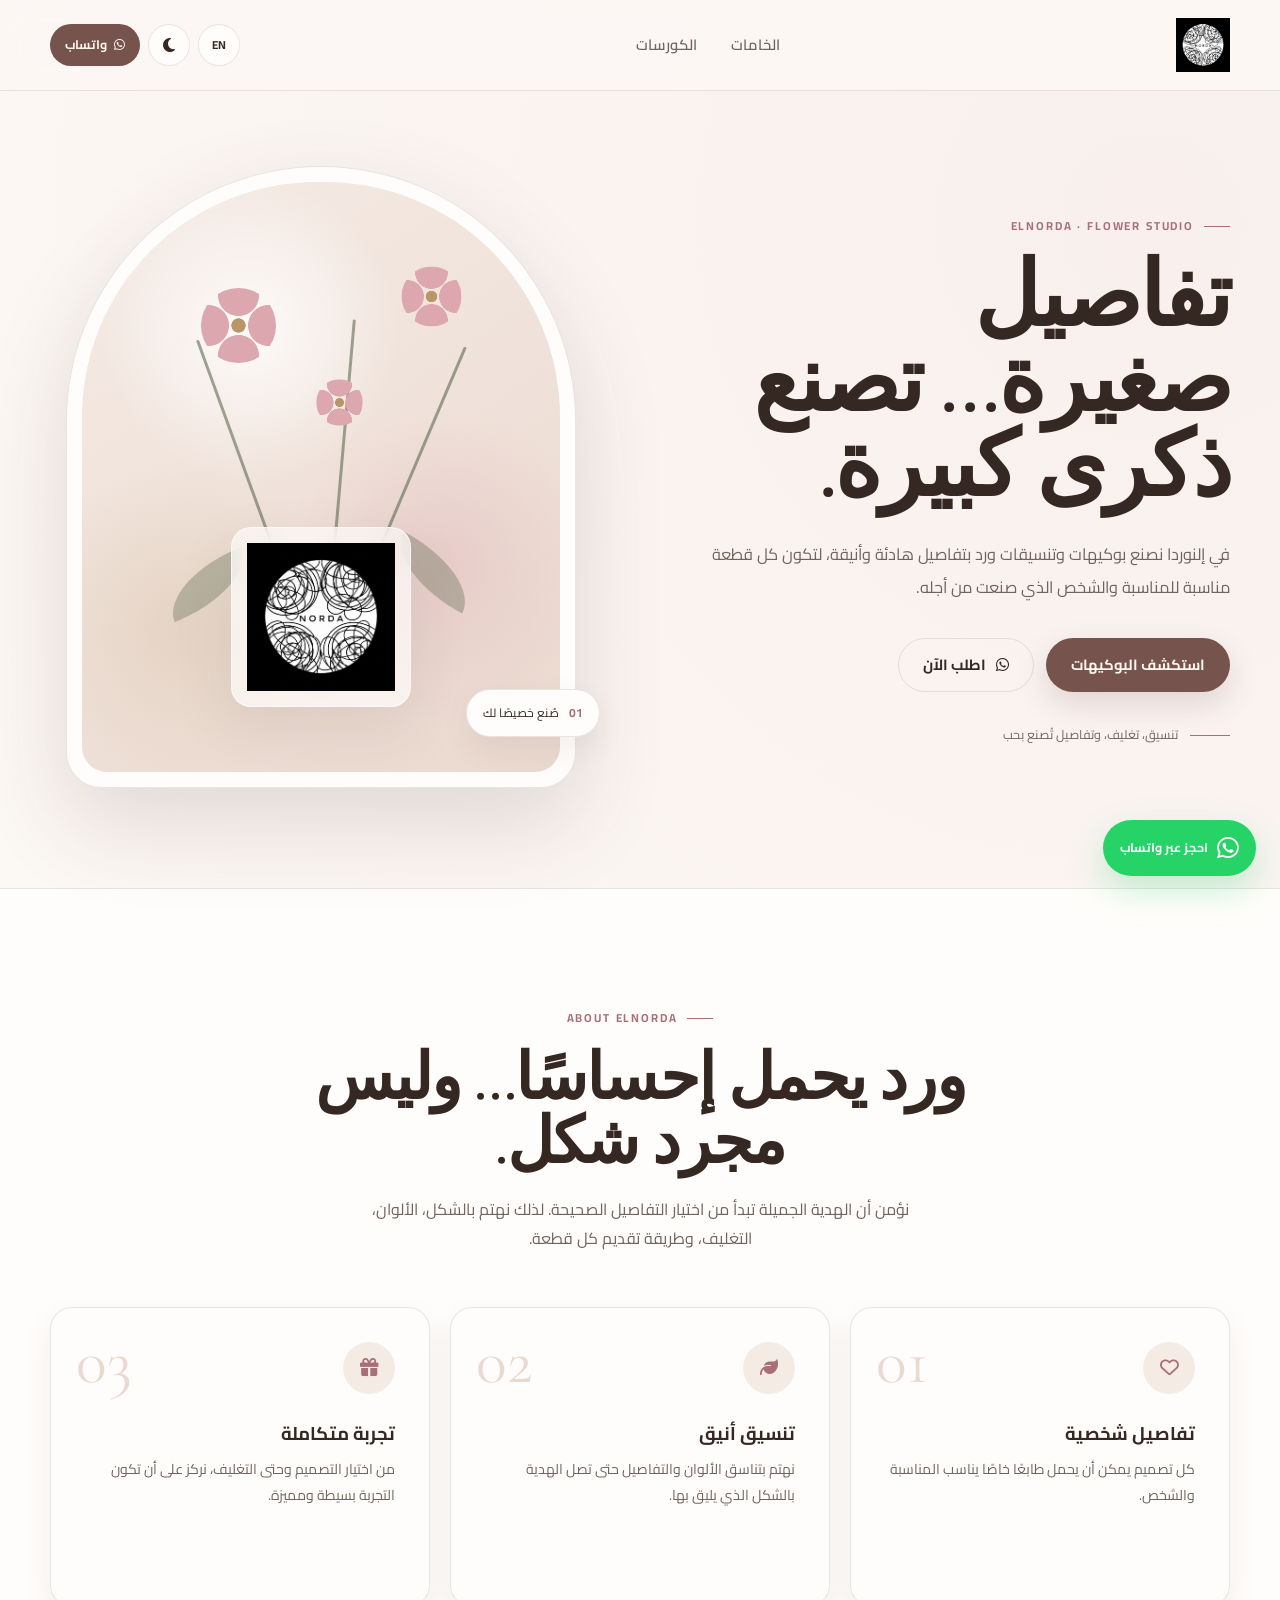
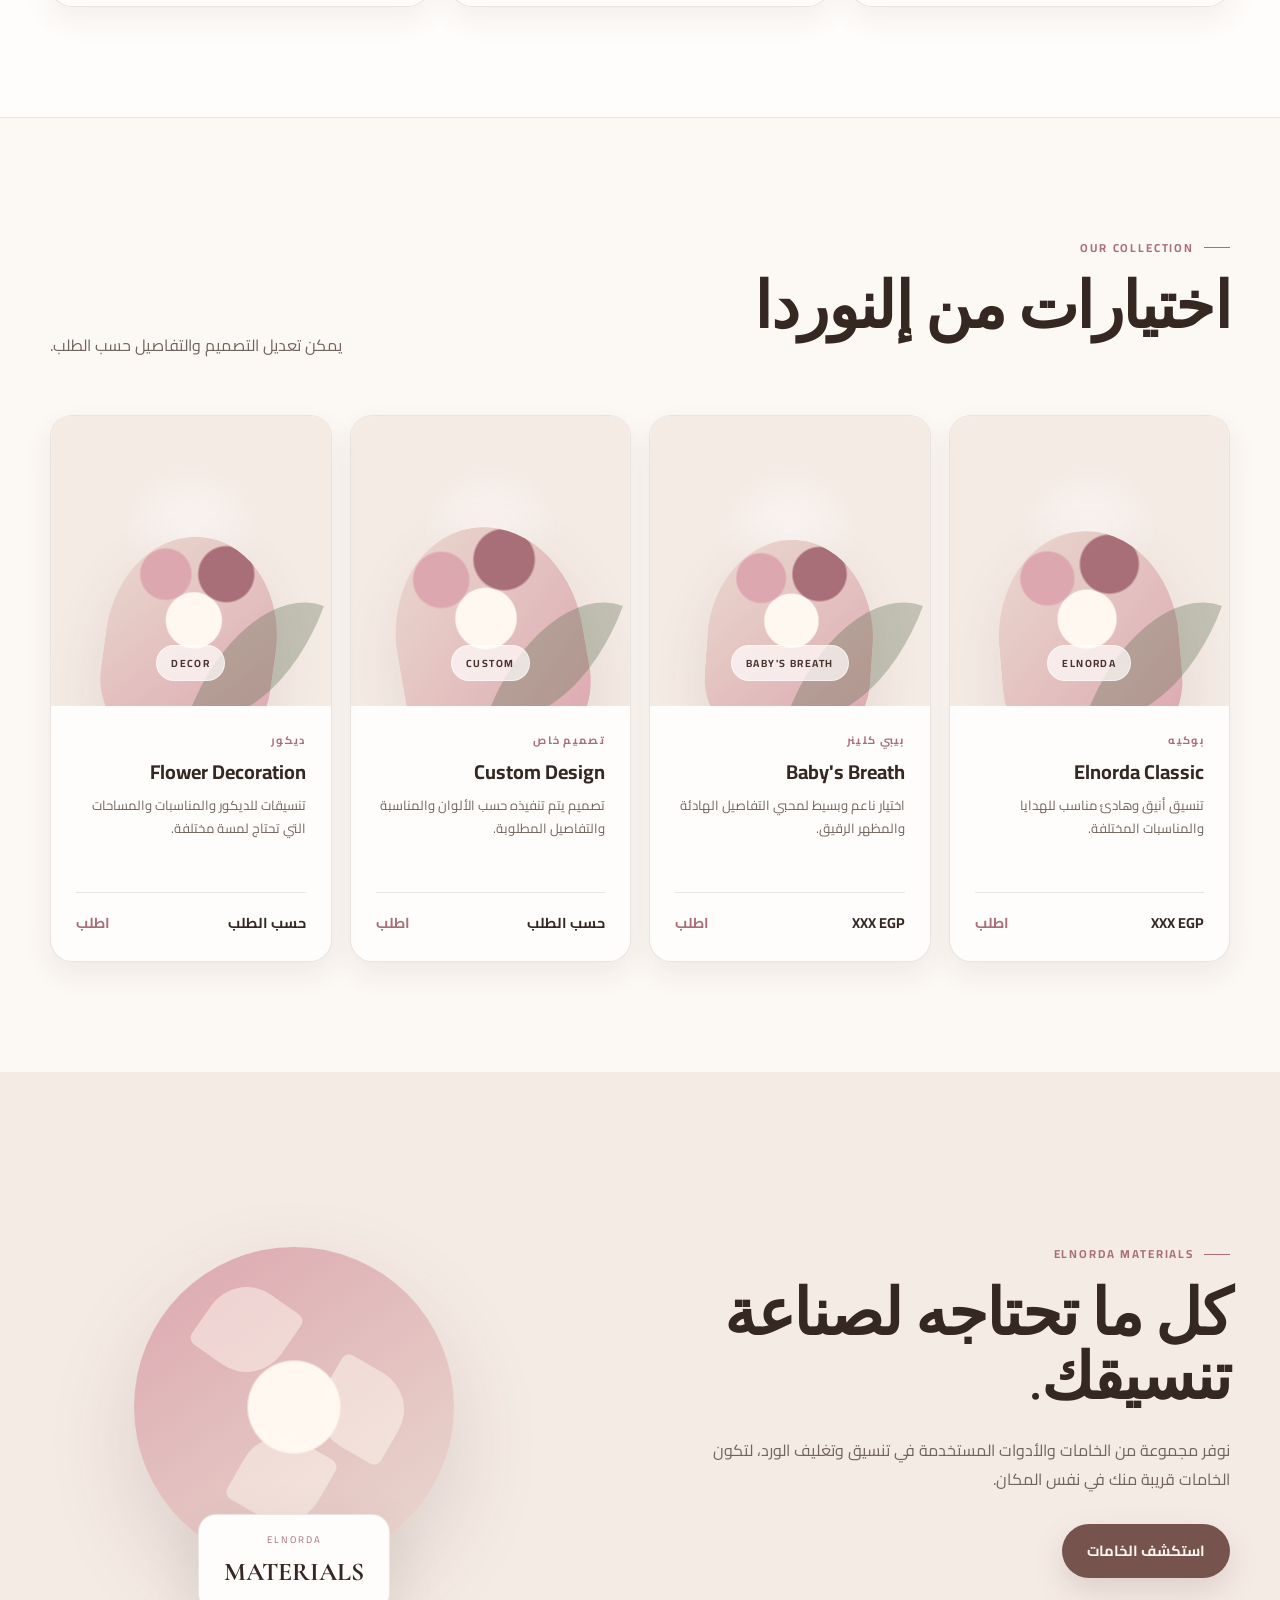
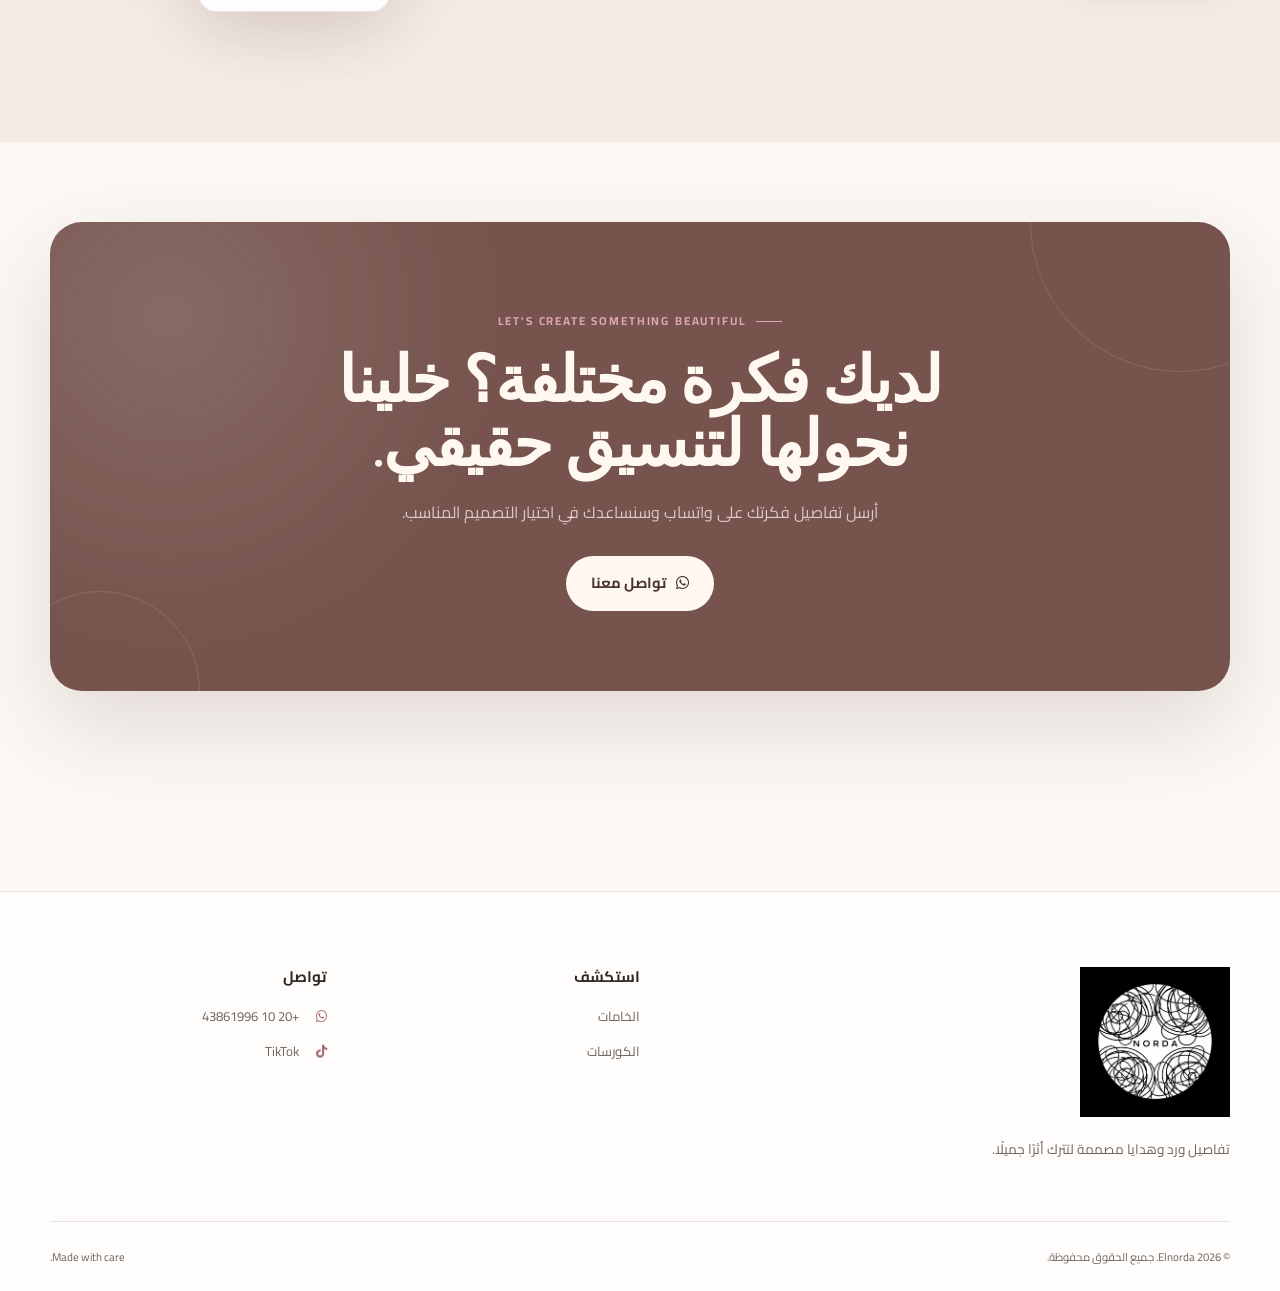
==== commit 340001f1: "Add files via upload" ====
--- a/index.html
+++ b/index.html
@@ -1,1128 +1,1052 @@
 <!DOCTYPE html>
-<html lang="ar" dir="rtl">
+<html lang="ar" dir="rtl" data-theme="light">
 <head>
-  <meta charset="UTF-8" />
-  <meta name="viewport" content="width=device-width, initial-scale=1.0" />
-
-  <title>Elnorda | تفاصيل صغيرة تصنع ذكرى كبيرة</title>
-  <meta
-    name="description"
-    content="Elnorda — بوكيهات وتنسيقات ورد وهدايا مصممة بعناية، مع إمكانية الطلب والتنسيق حسب المناسبة."
-  />
-
-  <link rel="preconnect" href="https://fonts.googleapis.com">
-  <link rel="preconnect" href="https://fonts.gstatic.com" crossorigin>
-
-  <link
-    href="https://fonts.googleapis.com/css2?family=Cairo:wght@400;500;600;700&family=Cormorant+Garamond:wght@500;600;700&display=swap"
-    rel="stylesheet"
-  />
-
-  <link
-    rel="stylesheet"
-    href="https://cdnjs.cloudflare.com/ajax/libs/font-awesome/6.5.2/css/all.min.css"
-  />
-
-  <link rel="stylesheet" href="css/style.css" />
+    <meta charset="UTF-8">
+
+    <script>
+        (function () {
+            try {
+                const theme = localStorage.getItem("elnordaTheme") || "light";
+                const language = localStorage.getItem("elnordaLanguage") || "ar";
+
+                document.documentElement.dataset.theme = theme;
+                document.documentElement.lang = language;
+                document.documentElement.dir = language === "ar" ? "rtl" : "ltr";
+            } catch (error) {
+                document.documentElement.dataset.theme = "light";
+            }
+        })();
+    </script>
+
+    <meta name="viewport" content="width=device-width, initial-scale=1.0">
+
+    <title>Elnorda | Flower Studio</title>
+
+    <meta
+        name="description"
+        content="Elnorda — بوكيهات وتنسيقات ورد وهدايا بتفاصيل أنيقة ومميزة."
+    >
+
+    <meta name="theme-color" content="#8d625f">
+
+    <link rel="preconnect" href="https://fonts.googleapis.com">
+    <link rel="preconnect" href="https://fonts.gstatic.com" crossorigin>
+
+    <link
+        href="https://fonts.googleapis.com/css2?family=Cairo:wght@400;500;600;700&family=Cormorant+Garamond:wght@400;500;600;700&display=swap"
+        rel="stylesheet"
+    >
+
+    <link
+        rel="stylesheet"
+        href="https://cdnjs.cloudflare.com/ajax/libs/font-awesome/6.5.2/css/all.min.css"
+    >
+
+    <link rel="stylesheet" href="css/style.css">
 </head>
 
-<body>
-
-  <!-- ================= HEADER ================= -->
-  <header class="site-header">
+<body data-page="home">
+
+<header class="site-header">
     <div class="container header-inner">
 
-      <a href="index.html" class="brand" aria-label="Elnorda Home">
-        <span class="brand-logo">
-          <img src="png/logo.png" alt="Elnorda" />
-        </span>
-
-        <span class="brand-copy">
-          <strong>ELNORDA</strong>
-          <small>FLOWER STUDIO</small>
-        </span>
-      </a>
-
-      <nav class="main-nav" aria-label="Main navigation">
-        <a href="materials.html">
-          <span data-ar="الخامات" data-en="Materials">الخامات</span>
+        <a class="brand" href="index.html" aria-label="Elnorda">
+            <img
+                src="png/logo.png"
+                alt="Elnorda"
+                data-alt-ar="إلنوردا"
+                data-alt-en="Elnorda"
+            >
         </a>
 
-        <a href="courses.html">
-          <span data-ar="الكورسات" data-en="Courses">الكورسات</span>
-        </a>
-      </nav>
-
-      <div class="header-actions">
-
-        <button
-          class="icon-button"
-          id="themeToggle"
-          type="button"
-          aria-label="تغيير المظهر"
-        >
-          <i class="fa-solid fa-moon"></i>
-        </button>
-
-        <button
-          class="language-button"
-          id="languageToggle"
-          type="button"
-        >
-          EN
-        </button>
-
-        <a
-          class="header-whatsapp"
-          href="https://wa.me/201043861996"
-          target="_blank"
-          rel="noopener"
-          aria-label="WhatsApp"
-        >
-          <i class="fa-brands fa-whatsapp"></i>
-          <span data-ar="الحجز" data-en="Booking">الحجز</span>
-        </a>
-
-      </div>
-
-    </div>
-  </header>
-
-
-  <main>
-
-    <!-- ================= HERO ================= -->
-    <section class="hero">
-      <div class="hero-decoration hero-decoration-one"></div>
-      <div class="hero-decoration hero-decoration-two"></div>
-
-      <div class="container hero-grid">
-
-        <div class="hero-content reveal">
-
-          <div class="eyebrow">
-            <span></span>
-            <span data-ar="ELNORDA FLOWER STUDIO" data-en="ELNORDA FLOWER STUDIO">
-              ELNORDA FLOWER STUDIO
-            </span>
-            <span></span>
-          </div>
-
-          <h1>
-            <span
-              data-ar="تفاصيل صغيرة..."
-              data-en="Small details..."
-            >
-              تفاصيل صغيرة...
-            </span>
-            <br />
-            <em
-              data-ar="تصنع ذكرى كبيرة."
-              data-en="create lasting memories."
-            >
-              تصنع ذكرى كبيرة.
-            </em>
-          </h1>
-
-          <p
-            class="hero-description"
-            data-ar="بوكيهات وتنسيقات ورد وهدايا مصممة بعناية، لتكون كل مناسبة لها تفاصيلها الخاصة."
-            data-en="Thoughtfully designed bouquets, floral arrangements and gifts made to give every occasion its own special character."
-          >
-            بوكيهات وتنسيقات ورد وهدايا مصممة بعناية، لتكون كل مناسبة لها تفاصيلها الخاصة.
-          </p>
-
-          <div class="hero-actions">
-
-            <a href="#products" class="btn btn-primary">
-              <span data-ar="استكشف البوكيهات" data-en="Explore Bouquets">
-                استكشف البوكيهات
-              </span>
-              <i class="fa-solid fa-arrow-left"></i>
-            </a>
+        <nav class="main-nav" aria-label="Main navigation">
 
             <a
-              href="https://wa.me/201043861996"
-              target="_blank"
-              rel="noopener"
-              class="btn btn-secondary"
-            >
-              <i class="fa-brands fa-whatsapp"></i>
-              <span data-ar="اطلب الآن" data-en="Order Now">
-                اطلب الآن
-              </span>
-            </a>
-
-          </div>
-
-          <div class="hero-note">
-            <i class="fa-solid fa-sparkles"></i>
-            <span
-              data-ar="تنسيق خاص حسب المناسبة والذوق"
-              data-en="Custom arrangements for every occasion"
-            >
-              تنسيق خاص حسب المناسبة والذوق
-            </span>
-          </div>
-
-        </div>
-
-
-        <div class="hero-visual reveal">
-
-          <div class="hero-frame">
-
-            <div class="hero-frame-top">
-              <span>01</span>
-              <span>ELNORDA</span>
-            </div>
-
-            <div class="flower-art">
-
-              <div class="stem stem-one"></div>
-              <div class="stem stem-two"></div>
-              <div class="stem stem-three"></div>
-
-              <div class="flower flower-one">
-                <span></span>
-                <span></span>
-                <span></span>
-                <span></span>
-                <span></span>
-              </div>
-
-              <div class="flower flower-two">
-                <span></span>
-                <span></span>
-                <span></span>
-                <span></span>
-                <span></span>
-              </div>
-
-              <div class="flower flower-three">
-                <span></span>
-                <span></span>
-                <span></span>
-                <span></span>
-                <span></span>
-              </div>
-
-              <div class="bouquet-wrap"></div>
-
-            </div>
-
-            <div class="hero-frame-bottom">
-              <span data-ar="HANDMADE WITH CARE" data-en="HANDMADE WITH CARE">
-                HANDMADE WITH CARE
-              </span>
-
-              <span>✦</span>
-
-              <span data-ar="SINCE 2024" data-en="SINCE 2024">
-                SINCE 2024
-              </span>
-            </div>
-
-          </div>
-
-        </div>
-
-      </div>
-    </section>
-
-
-    <!-- ================= INTRO ================= -->
-    <section class="intro section">
-      <div class="container intro-grid">
-
-        <div class="section-label reveal">
-          <span>01</span>
-          <span data-ar="عن ELNORDA" data-en="ABOUT ELNORDA">
-            عن ELNORDA
-          </span>
-        </div>
-
-        <div class="intro-content reveal">
-
-          <h2>
-            <span
-              data-ar="الورد مش مجرد هدية."
-              data-en="Flowers are more than a gift."
-            >
-              الورد مش مجرد هدية.
-            </span>
-
-            <br />
-
-            <em
-              data-ar="هو إحساس بيتحفظ."
-              data-en="They preserve a feeling."
-            >
-              هو إحساس بيتحفظ.
-            </em>
-          </h2>
-
-          <p
-            data-ar="في Elnorda بنهتم بالتفاصيل الصغيرة اللي بتخلي البوكيه مختلف. من اختيار الألوان والتنسيق، لحد طريقة التغليف والتقديم."
-            data-en="At Elnorda, we care about the small details that make every bouquet different — from colors and composition to wrapping and presentation."
-          >
-            في Elnorda بنهتم بالتفاصيل الصغيرة اللي بتخلي البوكيه مختلف. من اختيار الألوان والتنسيق، لحد طريقة التغليف والتقديم.
-          </p>
-
-        </div>
-
-      </div>
-    </section>
-
-
-    <!-- ================= VALUES ================= -->
-    <section class="values">
-      <div class="container values-grid">
-
-        <article class="value-card reveal">
-          <span class="value-number">01</span>
-
-          <div class="value-icon">
-            <i class="fa-solid fa-hand-holding-heart"></i>
-          </div>
-
-          <h3
-            data-ar="مصنوع بعناية"
-            data-en="Made With Care"
-          >
-            مصنوع بعناية
-          </h3>
-
-          <p
-            data-ar="كل تنسيق بيتعمل باهتمام بالتفاصيل من أول اختيار الورد لحد الشكل النهائي."
-            data-en="Every arrangement is created with attention to detail, from the flowers to the final presentation."
-          >
-            كل تنسيق بيتعمل باهتمام بالتفاصيل من أول اختيار الورد لحد الشكل النهائي.
-          </p>
-        </article>
-
-
-        <article class="value-card reveal">
-          <span class="value-number">02</span>
-
-          <div class="value-icon">
-            <i class="fa-solid fa-wand-magic-sparkles"></i>
-          </div>
-
-          <h3
-            data-ar="تصميم خاص"
-            data-en="Personal Design"
-          >
-            تصميم خاص
-          </h3>
-
-          <p
-            data-ar="اختيارات مختلفة تناسب المناسبة والذوق والشخص اللي الهدية معمولة عشانه."
-            data-en="Different choices designed around the occasion, your taste and the person receiving the gift."
-          >
-            اختيارات مختلفة تناسب المناسبة والذوق والشخص اللي الهدية معمولة عشانه.
-          </p>
-        </article>
-
-
-        <article class="value-card reveal">
-          <span class="value-number">03</span>
-
-          <div class="value-icon">
-            <i class="fa-solid fa-box-open"></i>
-          </div>
-
-          <h3
-            data-ar="تجربة متكاملة"
-            data-en="Complete Experience"
-          >
-            تجربة متكاملة
-          </h3>
-
-          <p
-            data-ar="من اختيار البوكيه لحد التغليف والتسليم، كل خطوة معمولة عشان التجربة تكون مميزة."
-            data-en="From choosing the bouquet to wrapping and delivery, every step is designed to feel special."
-          >
-            من اختيار البوكيه لحد التغليف والتسليم، كل خطوة معمولة عشان التجربة تكون مميزة.
-          </p>
-        </article>
-
-      </div>
-    </section>
-
-
-    <!-- ================= PRODUCTS ================= -->
-    <section class="products section" id="products">
-
-      <div class="container">
-
-        <div class="section-heading reveal">
-
-          <div class="section-label">
-            <span>02</span>
-            <span data-ar="المجموعة" data-en="THE COLLECTION">
-              المجموعة
-            </span>
-          </div>
-
-          <div>
-            <h2
-              data-ar="اختيارات Elnorda"
-              data-en="The Elnorda Collection"
-            >
-              اختيارات Elnorda
-            </h2>
-
-            <p
-              data-ar="بوكيهات وتنسيقات مختلفة، وكل تصميم له طابعه الخاص."
-              data-en="Bouquets and arrangements, each with its own character."
-            >
-              بوكيهات وتنسيقات مختلفة، وكل تصميم له طابعه الخاص.
-            </p>
-          </div>
-
-        </div>
-
-
-        <div class="product-grid">
-
-          <!-- Product 1 -->
-          <article class="product-card reveal">
-
-            <div class="product-image product-image-one">
-              <span class="product-number">01</span>
-
-              <div class="mini-bouquet">
-                <div class="mini-flower"></div>
-                <div class="mini-flower small"></div>
-                <div class="mini-flower tiny"></div>
-              </div>
-
-              <span class="product-tag">
-                <span data-ar="الأكثر طلبًا" data-en="MOST REQUESTED">
-                  الأكثر طلبًا
-                </span>
-              </span>
-            </div>
-
-            <div class="product-body">
-
-              <span
-                class="product-category"
-                data-ar="CLASSIC"
-                data-en="CLASSIC"
-              >
-                CLASSIC
-              </span>
-
-              <h3
-                data-ar="Elnorda Classic"
-                data-en="Elnorda Classic"
-              >
-                Elnorda Classic
-              </h3>
-
-              <p
-                data-ar="تنسيق هادئ وأنيق مناسب للهدايا والمناسبات المختلفة."
-                data-en="A refined arrangement made for gifts and special occasions."
-              >
-                تنسيق هادئ وأنيق مناسب للهدايا والمناسبات المختلفة.
-              </p>
-
-              <div class="product-footer">
-                <strong>XXX <small>EGP</small></strong>
-
-                <button
-                  type="button"
-                  class="order-product"
-                  data-product-ar="Elnorda Classic"
-                  data-product-en="Elnorda Classic"
-                >
-                  <span data-ar="اطلب" data-en="Order">اطلب</span>
-                  <i class="fa-solid fa-arrow-left"></i>
-                </button>
-              </div>
-
-            </div>
-
-          </article>
-
-
-          <!-- Product 2 -->
-          <article class="product-card reveal">
-
-            <div class="product-image product-image-two">
-              <span class="product-number">02</span>
-
-              <div class="baby-breath">
-                <i></i>
-                <i></i>
-                <i></i>
-                <i></i>
-                <i></i>
-                <i></i>
-                <i></i>
-              </div>
-            </div>
-
-            <div class="product-body">
-
-              <span class="product-category">
-                BABY'S BREATH
-              </span>
-
-              <h3
-                data-ar="بيبي كلينر"
-                data-en="Baby's Breath"
-              >
-                بيبي كلينر
-              </h3>
-
-              <p
-                data-ar="تنسيق ناعم وخفيف لمحبي التفاصيل البسيطة والأنيقة."
-                data-en="A soft and delicate arrangement for lovers of simple elegance."
-              >
-                تنسيق ناعم وخفيف لمحبي التفاصيل البسيطة والأنيقة.
-              </p>
-
-              <div class="product-footer">
-                <strong>XXX <small>EGP</small></strong>
-
-                <button
-                  type="button"
-                  class="order-product"
-                  data-product-ar="بيبي كلينر"
-                  data-product-en="Baby's Breath"
-                >
-                  <span data-ar="اطلب" data-en="Order">اطلب</span>
-                  <i class="fa-solid fa-arrow-left"></i>
-                </button>
-              </div>
-
-            </div>
-
-          </article>
-
-
-          <!-- Product 3 -->
-          <article class="product-card reveal">
-
-            <div class="product-image product-image-three">
-              <span class="product-number">03</span>
-
-              <div class="custom-art">
-                <div></div>
-                <div></div>
-                <div></div>
-                <div></div>
-              </div>
-            </div>
-
-            <div class="product-body">
-
-              <span
-                class="product-category"
-                data-ar="CUSTOM"
-                data-en="CUSTOM"
-              >
-                CUSTOM
-              </span>
-
-              <h3
-                data-ar="Custom Design"
-                data-en="Custom Design"
-              >
-                Custom Design
-              </h3>
-
-              <p
-                data-ar="تصميم خاص حسب المناسبة والألوان والتفاصيل المطلوبة."
-                data-en="A personalized design based on your occasion, colors and preferences."
-              >
-                تصميم خاص حسب المناسبة والألوان والتفاصيل المطلوبة.
-              </p>
-
-              <div class="product-footer">
-                <strong>XXX <small>EGP</small></strong>
-
-                <button
-                  type="button"
-                  class="order-product"
-                  data-product-ar="Custom Design"
-                  data-product-en="Custom Design"
-                >
-                  <span data-ar="اطلب" data-en="Order">اطلب</span>
-                  <i class="fa-solid fa-arrow-left"></i>
-                </button>
-              </div>
-
-            </div>
-
-          </article>
-
-
-          <!-- Product 4 -->
-          <article class="product-card reveal">
-
-            <div class="product-image product-image-four">
-              <span class="product-number">04</span>
-
-              <div class="decor-art">
-                <span></span>
-                <span></span>
-                <span></span>
-                <span></span>
-                <span></span>
-              </div>
-            </div>
-
-            <div class="product-body">
-
-              <span
-                class="product-category"
-                data-ar="DECOR"
-                data-en="DECOR"
-              >
-                DECOR
-              </span>
-
-              <h3
-                data-ar="Flower Decoration"
-                data-en="Flower Decoration"
-              >
-                Flower Decoration
-              </h3>
-
-              <p
-                data-ar="تنسيقات للديكور والمساحات والمناسبات الخاصة."
-                data-en="Floral arrangements for spaces, events and special occasions."
-              >
-                تنسيقات للديكور والمساحات والمناسبات الخاصة.
-              </p>
-
-              <div class="product-footer">
-                <strong>XXX <small>EGP</small></strong>
-
-                <button
-                  type="button"
-                  class="order-product"
-                  data-product-ar="Flower Decoration"
-                  data-product-en="Flower Decoration"
-                >
-                  <span data-ar="اطلب" data-en="Order">اطلب</span>
-                  <i class="fa-solid fa-arrow-left"></i>
-                </button>
-              </div>
-
-            </div>
-
-          </article>
-
-        </div>
-
-      </div>
-    </section>
-
-
-    <!-- ================= CUSTOM CTA ================= -->
-    <section class="custom-section">
-
-      <div class="container">
-
-        <div class="custom-box reveal">
-
-          <div class="custom-content">
-
-            <span class="custom-overline">
-              ELNORDA / CUSTOM
-            </span>
-
-            <h2
-              data-ar="مش لاقي التصميم المناسب؟"
-              data-en="Can't find the right design?"
-            >
-              مش لاقي التصميم المناسب؟
-            </h2>
-
-            <p
-              data-ar="قولنا المناسبة والتفاصيل اللي في بالك، ونساعدك نوصل لتنسيق يناسبك."
-              data-en="Tell us about the occasion and the details you have in mind, and we'll help create an arrangement that fits."
-            >
-              قولنا المناسبة والتفاصيل اللي في بالك، ونساعدك نوصل لتنسيق يناسبك.
-            </p>
-
-            <a
-              href="https://wa.me/201043861996"
-              target="_blank"
-              rel="noopener"
-              class="btn btn-light"
-            >
-              <i class="fa-brands fa-whatsapp"></i>
-              <span
-                data-ar="تواصل معنا"
-                data-en="Talk to us"
-              >
-                تواصل معنا
-              </span>
-            </a>
-
-          </div>
-
-          <div class="custom-mark">
-            <span>✦</span>
-            <strong>ELNORDA</strong>
-            <small>FLOWER STUDIO</small>
-          </div>
-
-        </div>
-
-      </div>
-
-    </section>
-
-
-    <!-- ================= OTHER SERVICES ================= -->
-    <section class="services section">
-
-      <div class="container">
-
-        <div class="section-heading reveal">
-
-          <div class="section-label">
-            <span>03</span>
-            <span
-              data-ar="أكثر من بوكيه"
-              data-en="MORE THAN BOUQUETS"
-            >
-              أكثر من بوكيه
-            </span>
-          </div>
-
-          <div>
-            <h2
-              data-ar="عالم Elnorda"
-              data-en="The Elnorda World"
-            >
-              عالم Elnorda
-            </h2>
-
-            <p
-              data-ar="من الورد للخامات والتعلم، كل احتياجاتك في مكان واحد."
-              data-en="From flowers and supplies to learning, everything in one place."
-            >
-              من الورد للخامات والتعلم، كل احتياجاتك في مكان واحد.
-            </p>
-          </div>
-
-        </div>
-
-
-        <div class="service-grid">
-
-          <a href="materials.html" class="service-card reveal">
-
-            <div class="service-icon">
-              <i class="fa-solid fa-boxes-stacked"></i>
-            </div>
-
-            <div>
-              <span>ELNORDA / MATERIALS</span>
-
-              <h3
+                href="materials.html"
                 data-ar="الخامات"
                 data-en="Materials"
-              >
+            >
                 الخامات
-              </h3>
-
-              <p
-                data-ar="خامات وأدوات تساعدك في تنفيذ تنسيقاتك بنفسك."
-                data-en="Supplies and tools to help you create your own arrangements."
-              >
-                خامات وأدوات تساعدك في تنفيذ تنسيقاتك بنفسك.
-              </p>
-            </div>
-
-            <i class="fa-solid fa-arrow-left service-arrow"></i>
-
-          </a>
-
-
-          <a href="courses.html" class="service-card reveal">
-
-            <div class="service-icon">
-              <i class="fa-solid fa-graduation-cap"></i>
-            </div>
-
-            <div>
-              <span>ELNORDA / COURSES</span>
-
-              <h3
+            </a>
+
+            <a
+                href="courses.html"
                 data-ar="الكورسات"
                 data-en="Courses"
-              >
+            >
                 الكورسات
-              </h3>
-
-              <p
-                data-ar="تعلم تنسيق الورد من خلال كورسات أونلاين وأوفلاين."
-                data-en="Learn floral arranging through online and offline courses."
-              >
-                تعلم تنسيق الورد من خلال كورسات أونلاين وأوفلاين.
-              </p>
-            </div>
-
-            <i class="fa-solid fa-arrow-left service-arrow"></i>
-
-          </a>
+            </a>
+
+        </nav>
+
+        <div class="header-actions">
+
+            <button
+                class="icon-button"
+                id="languageToggle"
+                type="button"
+                aria-label="Change language"
+            >
+                <span id="languageText">EN</span>
+            </button>
+
+            <button
+                class="icon-button"
+                id="themeToggle"
+                type="button"
+                aria-label="Change theme"
+            >
+                <i class="fa-solid fa-moon"></i>
+            </button>
+
+            <a
+                class="header-whatsapp"
+                href="https://wa.me/201043861996"
+                target="_blank"
+                rel="noopener"
+                aria-label="WhatsApp"
+            >
+                <i class="fa-brands fa-whatsapp"></i>
+                <span
+                    data-ar="واتساب"
+                    data-en="WhatsApp"
+                >
+                    واتساب
+                </span>
+            </a>
 
         </div>
-
-      </div>
-
+    </div>
+</header>
+
+
+<main>
+
+    <!-- HERO -->
+    <section class="hero section">
+        <div class="container hero-grid">
+
+            <div class="hero-content reveal">
+
+                <span
+                    class="eyebrow"
+                    data-ar="ELNORDA · FLOWER STUDIO"
+                    data-en="ELNORDA · FLOWER STUDIO"
+                >
+                    ELNORDA · FLOWER STUDIO
+                </span>
+
+                <h1
+                    data-ar="تفاصيل صغيرة… تصنع ذكرى كبيرة."
+                    data-en="Small details… create unforgettable memories."
+                >
+                    تفاصيل صغيرة… تصنع ذكرى كبيرة.
+                </h1>
+
+                <p
+                    data-ar="في إلنوردا نصنع بوكيهات وتنسيقات ورد بتفاصيل هادئة وأنيقة، لتكون كل قطعة مناسبة للمناسبة والشخص الذي صنعت من أجله."
+                    data-en="At Elnorda, we create elegant flower bouquets and arrangements with thoughtful details, designed around every occasion and every person."
+                >
+                    في إلنوردا نصنع بوكيهات وتنسيقات ورد بتفاصيل هادئة وأنيقة، لتكون كل قطعة مناسبة للمناسبة والشخص الذي صنعت من أجله.
+                </p>
+
+                <div class="hero-buttons">
+
+                    <a
+                        class="btn btn-primary"
+                        href="#products"
+                        data-ar="استكشف البوكيهات"
+                        data-en="Explore Bouquets"
+                    >
+                        استكشف البوكيهات
+                    </a>
+
+                    <a
+                        class="btn btn-outline"
+                        href="https://wa.me/201043861996"
+                        target="_blank"
+                        rel="noopener"
+                    >
+                        <i class="fa-brands fa-whatsapp"></i>
+                        <span
+                            data-ar="اطلب الآن"
+                            data-en="Order Now"
+                        >
+                            اطلب الآن
+                        </span>
+                    </a>
+
+                </div>
+
+                <div class="hero-note">
+                    <span class="note-line"></span>
+                    <span
+                        data-ar="تنسيق، تغليف، وتفاصيل تُصنع بحب"
+                        data-en="Arrangements, packaging, and details made with care"
+                    >
+                        تنسيق، تغليف، وتفاصيل تُصنع بحب
+                    </span>
+                </div>
+
+            </div>
+
+
+            <div class="hero-visual reveal">
+
+                <div class="hero-frame">
+
+                    <div class="hero-decoration hero-decoration-one"></div>
+                    <div class="hero-decoration hero-decoration-two"></div>
+
+                    <div class="hero-image-placeholder">
+
+                        <div class="floral-art">
+                            <span class="stem stem-1"></span>
+                            <span class="stem stem-2"></span>
+                            <span class="stem stem-3"></span>
+
+                            <span class="flower flower-1"></span>
+                            <span class="flower flower-2"></span>
+                            <span class="flower flower-3"></span>
+
+                            <span class="leaf leaf-1"></span>
+                            <span class="leaf leaf-2"></span>
+                            <span class="leaf leaf-3"></span>
+                        </div>
+
+                        <div class="hero-logo-mark">
+                            <img src="png/logo.png" alt="Elnorda">
+                        </div>
+
+                    </div>
+
+                    <div class="hero-caption">
+                        <span>01</span>
+                        <span
+                            data-ar="صُنع خصيصًا لك"
+                            data-en="Made specially for you"
+                        >
+                            صُنع خصيصًا لك
+                        </span>
+                    </div>
+
+                </div>
+
+            </div>
+
+        </div>
     </section>
 
-  </main>
-
-
-  <!-- ================= FOOTER ================= -->
-  <footer class="site-footer">
-
-    <div class="container">
-
-      <div class="footer-main">
-
-        <div class="footer-brand">
-
-          <a href="index.html" class="footer-logo">
-            <img src="png/logo.png" alt="Elnorda" />
-          </a>
-
-          <p
-            data-ar="تفاصيل صغيرة، مشاعر كبيرة. Elnorda مساحة للورد، الهدايا، والتفاصيل اللي بتفضل في الذاكرة."
-            data-en="Small details, meaningful feelings. Elnorda is a space for flowers, gifts and memorable details."
-          >
-            تفاصيل صغيرة، مشاعر كبيرة. Elnorda مساحة للورد، الهدايا، والتفاصيل اللي بتفضل في الذاكرة.
-          </p>
-
-          <div class="footer-socials">
-
-            <a
-              href="https://wa.me/201043861996"
-              target="_blank"
-              rel="noopener"
-              aria-label="WhatsApp"
-            >
-              <i class="fa-brands fa-whatsapp"></i>
-            </a>
-
-            <a
-              href="https://www.tiktok.com/@norda1022"
-              target="_blank"
-              rel="noopener"
-              aria-label="TikTok"
-            >
-              <i class="fa-brands fa-tiktok"></i>
-            </a>
-
-          </div>
+
+    <!-- INTRO -->
+    <section class="intro section">
+        <div class="container">
+
+            <div class="section-heading centered reveal">
+
+                <span
+                    class="eyebrow"
+                    data-ar="ABOUT ELNORDA"
+                    data-en="ABOUT ELNORDA"
+                >
+                    ABOUT ELNORDA
+                </span>
+
+                <h2
+                    data-ar="ورد يحمل إحساسًا… وليس مجرد شكل."
+                    data-en="Flowers that carry a feeling, not just a look."
+                >
+                    ورد يحمل إحساسًا… وليس مجرد شكل.
+                </h2>
+
+                <p
+                    data-ar="نؤمن أن الهدية الجميلة تبدأ من اختيار التفاصيل الصحيحة. لذلك نهتم بالشكل، الألوان، التغليف، وطريقة تقديم كل قطعة."
+                    data-en="We believe a beautiful gift begins with the right details. That is why we care about the flowers, colors, packaging, and presentation of every piece."
+                >
+                    نؤمن أن الهدية الجميلة تبدأ من اختيار التفاصيل الصحيحة. لذلك نهتم بالشكل، الألوان، التغليف، وطريقة تقديم كل قطعة.
+                </p>
+
+            </div>
+
+
+            <div class="values-grid">
+
+                <article class="value-card reveal">
+                    <span class="value-number">01</span>
+
+                    <div class="value-icon">
+                        <i class="fa-regular fa-heart"></i>
+                    </div>
+
+                    <h3
+                        data-ar="تفاصيل شخصية"
+                        data-en="Personal Details"
+                    >
+                        تفاصيل شخصية
+                    </h3>
+
+                    <p
+                        data-ar="كل تصميم يمكن أن يحمل طابعًا خاصًا يناسب المناسبة والشخص."
+                        data-en="Every design can have a personal touch that fits the occasion and the recipient."
+                    >
+                        كل تصميم يمكن أن يحمل طابعًا خاصًا يناسب المناسبة والشخص.
+                    </p>
+                </article>
+
+
+                <article class="value-card reveal">
+                    <span class="value-number">02</span>
+
+                    <div class="value-icon">
+                        <i class="fa-solid fa-leaf"></i>
+                    </div>
+
+                    <h3
+                        data-ar="تنسيق أنيق"
+                        data-en="Elegant Arrangements"
+                    >
+                        تنسيق أنيق
+                    </h3>
+
+                    <p
+                        data-ar="نهتم بتناسق الألوان والتفاصيل حتى تصل الهدية بالشكل الذي يليق بها."
+                        data-en="We carefully balance colors and details so your gift arrives beautifully presented."
+                    >
+                        نهتم بتناسق الألوان والتفاصيل حتى تصل الهدية بالشكل الذي يليق بها.
+                    </p>
+                </article>
+
+
+                <article class="value-card reveal">
+                    <span class="value-number">03</span>
+
+                    <div class="value-icon">
+                        <i class="fa-solid fa-gift"></i>
+                    </div>
+
+                    <h3
+                        data-ar="تجربة متكاملة"
+                        data-en="A Complete Experience"
+                    >
+                        تجربة متكاملة
+                    </h3>
+
+                    <p
+                        data-ar="من اختيار التصميم وحتى التغليف، نركز على أن تكون التجربة بسيطة ومميزة."
+                        data-en="From choosing the design to packaging, we keep the experience simple and memorable."
+                    >
+                        من اختيار التصميم وحتى التغليف، نركز على أن تكون التجربة بسيطة ومميزة.
+                    </p>
+                </article>
+
+            </div>
 
         </div>
-
-
-        <div class="footer-column">
-
-          <h4
-            data-ar="استكشف"
-            data-en="Explore"
-          >
-            استكشف
-          </h4>
-
-          <a href="index.html">
-            <span data-ar="الرئيسية" data-en="Home">
-              الرئيسية
-            </span>
-          </a>
-
-          <a href="materials.html">
-            <span data-ar="الخامات" data-en="Materials">
-              الخامات
-            </span>
-          </a>
-
-          <a href="courses.html">
-            <span data-ar="الكورسات" data-en="Courses">
-              الكورسات
-            </span>
-          </a>
+    </section>
+
+
+    <!-- PRODUCTS -->
+    <section class="products section" id="products">
+        <div class="container">
+
+            <div class="section-heading reveal">
+
+                <div>
+                    <span
+                        class="eyebrow"
+                        data-ar="OUR COLLECTION"
+                        data-en="OUR COLLECTION"
+                    >
+                        OUR COLLECTION
+                    </span>
+
+                    <h2
+                        data-ar="اختيارات من إلنوردا"
+                        data-en="Elnorda Collection"
+                    >
+                        اختيارات من إلنوردا
+                    </h2>
+                </div>
+
+                <p
+                    data-ar="يمكن تعديل التصميم والتفاصيل حسب الطلب."
+                    data-en="Design and details can be customized upon request."
+                >
+                    يمكن تعديل التصميم والتفاصيل حسب الطلب.
+                </p>
+
+            </div>
+
+
+            <div class="products-grid">
+
+                <article class="product-card reveal">
+
+                    <div class="product-image product-image-1">
+                        <span
+                            data-ar="ELNORDA"
+                            data-en="ELNORDA"
+                        >
+                            ELNORDA
+                        </span>
+                    </div>
+
+                    <div class="product-body">
+
+                        <span
+                            class="product-category"
+                            data-ar="بوكيه"
+                            data-en="Bouquet"
+                        >
+                            بوكيه
+                        </span>
+
+                        <h3
+                            data-ar="Elnorda Classic"
+                            data-en="Elnorda Classic"
+                        >
+                            Elnorda Classic
+                        </h3>
+
+                        <p
+                            data-ar="تنسيق أنيق وهادئ مناسب للهدايا والمناسبات المختلفة."
+                            data-en="A refined and elegant arrangement suitable for gifts and special occasions."
+                        >
+                            تنسيق أنيق وهادئ مناسب للهدايا والمناسبات المختلفة.
+                        </p>
+
+                        <div class="product-bottom">
+                            <strong>XXX EGP</strong>
+
+                            <button
+                                class="text-button order-product"
+                                type="button"
+                                data-product-ar="Elnorda Classic"
+                                data-product-en="Elnorda Classic"
+                                data-ar="اطلب"
+                                data-en="Order"
+                            >
+                                اطلب
+                            </button>
+                        </div>
+
+                    </div>
+                </article>
+
+
+                <article class="product-card reveal">
+
+                    <div class="product-image product-image-2">
+                        <span
+                            data-ar="BABY'S BREATH"
+                            data-en="BABY'S BREATH"
+                        >
+                            BABY'S BREATH
+                        </span>
+                    </div>
+
+                    <div class="product-body">
+
+                        <span
+                            class="product-category"
+                            data-ar="بيبي كلينر"
+                            data-en="Baby's Breath"
+                        >
+                            بيبي كلينر
+                        </span>
+
+                        <h3
+                            data-ar="Baby's Breath"
+                            data-en="Baby's Breath"
+                        >
+                            Baby's Breath
+                        </h3>
+
+                        <p
+                            data-ar="اختيار ناعم وبسيط لمحبي التفاصيل الهادئة والمظهر الرقيق."
+                            data-en="A soft and delicate choice for those who love subtle and graceful arrangements."
+                        >
+                            اختيار ناعم وبسيط لمحبي التفاصيل الهادئة والمظهر الرقيق.
+                        </p>
+
+                        <div class="product-bottom">
+                            <strong>XXX EGP</strong>
+
+                            <button
+                                class="text-button order-product"
+                                type="button"
+                                data-product-ar="Baby's Breath"
+                                data-product-en="Baby's Breath"
+                                data-ar="اطلب"
+                                data-en="Order"
+                            >
+                                اطلب
+                            </button>
+                        </div>
+
+                    </div>
+                </article>
+
+
+                <article class="product-card reveal">
+
+                    <div class="product-image product-image-3">
+                        <span
+                            data-ar="CUSTOM"
+                            data-en="CUSTOM"
+                        >
+                            CUSTOM
+                        </span>
+                    </div>
+
+                    <div class="product-body">
+
+                        <span
+                            class="product-category"
+                            data-ar="تصميم خاص"
+                            data-en="Custom Design"
+                        >
+                            تصميم خاص
+                        </span>
+
+                        <h3
+                            data-ar="Custom Design"
+                            data-en="Custom Design"
+                        >
+                            Custom Design
+                        </h3>
+
+                        <p
+                            data-ar="تصميم يتم تنفيذه حسب الألوان والمناسبة والتفاصيل المطلوبة."
+                            data-en="A custom arrangement designed around your preferred colors, occasion, and details."
+                        >
+                            تصميم يتم تنفيذه حسب الألوان والمناسبة والتفاصيل المطلوبة.
+                        </p>
+
+                        <div class="product-bottom">
+                            <strong
+                                data-ar="حسب الطلب"
+                                data-en="Custom"
+                            >
+                                حسب الطلب
+                            </strong>
+
+                            <button
+                                class="text-button order-product"
+                                type="button"
+                                data-product-ar="Custom Design"
+                                data-product-en="Custom Design"
+                                data-ar="اطلب"
+                                data-en="Order"
+                            >
+                                اطلب
+                            </button>
+                        </div>
+
+                    </div>
+                </article>
+
+
+                <article class="product-card reveal">
+
+                    <div class="product-image product-image-4">
+                        <span
+                            data-ar="DECOR"
+                            data-en="DECOR"
+                        >
+                            DECOR
+                        </span>
+                    </div>
+
+                    <div class="product-body">
+
+                        <span
+                            class="product-category"
+                            data-ar="ديكور"
+                            data-en="Decor"
+                        >
+                            ديكور
+                        </span>
+
+                        <h3
+                            data-ar="Flower Decoration"
+                            data-en="Flower Decoration"
+                        >
+                            Flower Decoration
+                        </h3>
+
+                        <p
+                            data-ar="تنسيقات للديكور والمناسبات والمساحات التي تحتاج لمسة مختلفة."
+                            data-en="Floral arrangements for events, spaces, and occasions that need an elegant touch."
+                        >
+                            تنسيقات للديكور والمناسبات والمساحات التي تحتاج لمسة مختلفة.
+                        </p>
+
+                        <div class="product-bottom">
+                            <strong
+                                data-ar="حسب الطلب"
+                                data-en="Custom"
+                            >
+                                حسب الطلب
+                            </strong>
+
+                            <button
+                                class="text-button order-product"
+                                type="button"
+                                data-product-ar="Flower Decoration"
+                                data-product-en="Flower Decoration"
+                                data-ar="اطلب"
+                                data-en="Order"
+                            >
+                                اطلب
+                            </button>
+                        </div>
+
+                    </div>
+                </article>
+
+            </div>
 
         </div>
-
-
-        <div class="footer-column">
-
-          <h4
-            data-ar="تواصل"
-            data-en="Contact"
-          >
-            تواصل
-          </h4>
-
-          <a href="https://wa.me/201043861996" target="_blank" rel="noopener">
-            <i class="fa-brands fa-whatsapp"></i>
-            +20 10 43861996
-          </a>
-
-          <a href="https://www.tiktok.com/@norda1022" target="_blank" rel="noopener">
-            <i class="fa-brands fa-tiktok"></i>
-            @norda1022
-          </a>
+    </section>
+
+
+    <!-- MATERIALS TEASER -->
+    <section class="feature-section section">
+        <div class="container feature-grid">
+
+            <div class="feature-copy reveal">
+
+                <span
+                    class="eyebrow"
+                    data-ar="ELNORDA MATERIALS"
+                    data-en="ELNORDA MATERIALS"
+                >
+                    ELNORDA MATERIALS
+                </span>
+
+                <h2
+                    data-ar="كل ما تحتاجه لصناعة تنسيقك."
+                    data-en="Everything you need to create your arrangement."
+                >
+                    كل ما تحتاجه لصناعة تنسيقك.
+                </h2>
+
+                <p
+                    data-ar="نوفر مجموعة من الخامات والأدوات المستخدمة في تنسيق وتغليف الورد، لتكون الخامات قريبة منك في نفس المكان."
+                    data-en="Explore flowers, packaging materials, ribbons, accessories, and tools for creating your own arrangements."
+                >
+                    نوفر مجموعة من الخامات والأدوات المستخدمة في تنسيق وتغليف الورد، لتكون الخامات قريبة منك في نفس المكان.
+                </p>
+
+                <a
+                    class="btn btn-primary"
+                    href="materials.html"
+                    data-ar="استكشف الخامات"
+                    data-en="Explore Materials"
+                >
+                    استكشف الخامات
+                </a>
+
+            </div>
+
+
+            <div class="feature-art reveal">
+
+                <div class="feature-circle">
+                    <span></span>
+                    <span></span>
+                    <span></span>
+                </div>
+
+                <div class="feature-label">
+                    <small>ELNORDA</small>
+                    <strong
+                        data-ar="MATERIALS"
+                        data-en="MATERIALS"
+                    >
+                        MATERIALS
+                    </strong>
+                </div>
+
+            </div>
 
         </div>
-
-
-        <div class="footer-column footer-cta">
-
-          <span class="footer-mini-title">
-            ELNORDA FLOWER STUDIO
-          </span>
-
-          <h4
-            data-ar="جاهز تختار التفاصيل؟"
-            data-en="Ready to choose your details?"
-          >
-            جاهز تختار التفاصيل؟
-          </h4>
-
-          <a
-            href="https://wa.me/201043861996"
-            target="_blank"
-            rel="noopener"
-            class="footer-whatsapp"
-          >
-            <i class="fa-brands fa-whatsapp"></i>
-
-            <span
-              data-ar="احجز من واتساب"
-              data-en="Book on WhatsApp"
-            >
-              احجز من واتساب
-            </span>
-
-          </a>
+    </section>
+
+
+    <!-- CTA -->
+    <section class="cta-section section">
+        <div class="container">
+
+            <div class="cta-card reveal">
+
+                <span
+                    class="eyebrow"
+                    data-ar="LET'S CREATE SOMETHING BEAUTIFUL"
+                    data-en="LET'S CREATE SOMETHING BEAUTIFUL"
+                >
+                    LET'S CREATE SOMETHING BEAUTIFUL
+                </span>
+
+                <h2
+                    data-ar="لديك فكرة مختلفة؟ خلينا نحولها لتنسيق حقيقي."
+                    data-en="Have a different idea? Let's turn it into a real arrangement."
+                >
+                    لديك فكرة مختلفة؟ خلينا نحولها لتنسيق حقيقي.
+                </h2>
+
+                <p
+                    data-ar="أرسل تفاصيل فكرتك على واتساب وسنساعدك في اختيار التصميم المناسب."
+                    data-en="Send us your idea on WhatsApp and we will help you choose the right design."
+                >
+                    أرسل تفاصيل فكرتك على واتساب وسنساعدك في اختيار التصميم المناسب.
+                </p>
+
+                <a
+                    class="btn btn-light"
+                    href="https://wa.me/201043861996"
+                    target="_blank"
+                    rel="noopener"
+                >
+                    <i class="fa-brands fa-whatsapp"></i>
+
+                    <span
+                        data-ar="تواصل معنا"
+                        data-en="Contact Us"
+                    >
+                        تواصل معنا
+                    </span>
+                </a>
+
+            </div>
 
         </div>
-
-      </div>
-
-
-      <div class="footer-bottom">
-
-        <span>
-          © <span id="currentYear"></span> ELNORDA
-        </span>
-
-        <span
-          data-ar="مصنوع بحب وتفاصيل"
-          data-en="Made with care & details"
-        >
-          مصنوع بحب وتفاصيل
-        </span>
-
-        <span>✦</span>
-
-      </div>
-
-    </div>
-
-  </footer>
-
-
-  <!-- ================= FIXED WHATSAPP ================= -->
-  <a
-    class="floating-whatsapp"
-    href="https://wa.me/201043861996"
-    target="_blank"
-    rel="noopener"
-    aria-label="WhatsApp Booking"
-  >
-    <span class="floating-whatsapp-icon">
-      <i class="fa-brands fa-whatsapp"></i>
-    </span>
-
-    <span class="floating-whatsapp-text">
-      <strong
-        data-ar="الحجز عبر واتساب"
-        data-en="Book on WhatsApp"
-      >
-        الحجز عبر واتساب
-      </strong>
-
-      <small
-        data-ar="تواصل معنا الآن"
-        data-en="Contact us now"
-      >
-        تواصل معنا الآن
-      </small>
-    </span>
-  </a>
-
-
-  <!-- ================= ORDER MODAL ================= -->
-  <div
+    </section>
+
+</main>
+
+
+<!-- ORDER MODAL -->
+<div
     class="modal"
     id="orderModal"
     aria-hidden="true"
     role="dialog"
     aria-modal="true"
-  >
-
-    <div class="modal-overlay"></div>
+    aria-labelledby="orderModalTitle"
+>
+    <div class="modal-overlay" data-close-modal></div>
 
     <div class="modal-box">
 
-      <button
-        type="button"
-        class="modal-close"
-        id="modalClose"
-        aria-label="Close"
-      >
-        <i class="fa-solid fa-xmark"></i>
-      </button>
-
-      <div class="modal-head">
-
-        <span>ELNORDA / ORDER</span>
+        <button
+            class="modal-close"
+            type="button"
+            data-close-modal
+            aria-label="Close"
+        >
+            <i class="fa-solid fa-xmark"></i>
+        </button>
+
+        <span
+            class="eyebrow"
+            data-ar="ORDER DETAILS"
+            data-en="ORDER DETAILS"
+        >
+            ORDER DETAILS
+        </span>
 
         <h2
-          data-ar="تفاصيل الطلب"
-          data-en="Order Details"
+            id="orderModalTitle"
+            data-ar="تفاصيل الطلب"
+            data-en="Order Details"
         >
-          تفاصيل الطلب
+            تفاصيل الطلب
         </h2>
 
         <p
-          data-ar="أكمل البيانات، وسيتم تحويلك مباشرةً إلى واتساب لإتمام الطلب."
-          data-en="Complete the details and you'll be redirected to WhatsApp to complete your order."
+            class="modal-description"
+            data-ar="أكمل البيانات وسنجهز لك رسالة الطلب على واتساب."
+            data-en="Fill in the details and we will prepare your WhatsApp order message."
         >
-          أكمل البيانات، وسيتم تحويلك مباشرةً إلى واتساب لإتمام الطلب.
+            أكمل البيانات وسنجهز لك رسالة الطلب على واتساب.
         </p>
 
-      </div>
-
-
-      <form id="orderForm">
-
-        <input type="hidden" id="selectedProduct" />
-
-        <div class="form-grid">
-
-          <label>
-            <span data-ar="الاسم" data-en="Name">الاسم</span>
-            <input
-              type="text"
-              id="customerName"
-              required
-              placeholder="الاسم"
-              data-placeholder-ar="الاسم"
-              data-placeholder-en="Name"
-            />
-          </label>
-
-
-          <label>
-            <span data-ar="الكمية" data-en="Quantity">الكمية</span>
-            <input
-              type="number"
-              id="quantity"
-              min="1"
-              value="1"
-              required
-            />
-          </label>
-
-
-          <label>
-            <span data-ar="رقم الهاتف" data-en="Phone">رقم الهاتف</span>
-            <input
-              type="tel"
-              id="customerPhone"
-              required
-              placeholder="رقم الهاتف"
-              data-placeholder-ar="رقم الهاتف"
-              data-placeholder-en="Phone"
-            />
-          </label>
-
-
-          <label>
-            <span data-ar="اسم المستلم" data-en="Recipient Name">
-              اسم المستلم
+
+        <form id="orderForm">
+
+            <input type="hidden" id="selectedProduct">
+
+            <div class="form-group">
+                <label
+                    for="orderName"
+                    data-ar="الاسم"
+                    data-en="Name"
+                >
+                    الاسم
+                </label>
+
+                <input
+                    id="orderName"
+                    name="name"
+                    type="text"
+                    required
+                    data-placeholder-ar="اكتب الاسم"
+                    data-placeholder-en="Enter your name"
+                    placeholder="اكتب الاسم"
+                >
+            </div>
+
+
+            <div class="form-row">
+
+                <div class="form-group">
+                    <label
+                        for="orderQuantity"
+                        data-ar="الكمية"
+                        data-en="Quantity"
+                    >
+                        الكمية
+                    </label>
+
+                    <input
+                        id="orderQuantity"
+                        name="quantity"
+                        type="number"
+                        min="1"
+                        value="1"
+                        required
+                    >
+                </div>
+
+
+                <div class="form-group">
+                    <label
+                        for="orderPhone"
+                        data-ar="رقم الهاتف"
+                        data-en="Phone"
+                    >
+                        رقم الهاتف
+                    </label>
+
+                    <input
+                        id="orderPhone"
+                        name="phone"
+                        type="tel"
+                        required
+                        data-placeholder-ar="رقم الهاتف"
+                        data-placeholder-en="Phone number"
+                        placeholder="رقم الهاتف"
+                    >
+                </div>
+
+            </div>
+
+
+            <div class="form-group">
+                <label
+                    for="recipientName"
+                    data-ar="اسم المستلم"
+                    data-en="Recipient Name"
+                >
+                    اسم المستلم
+                </label>
+
+                <input
+                    id="recipientName"
+                    name="recipient"
+                    type="text"
+                    required
+                    data-placeholder-ar="اسم الشخص المستلم"
+                    data-placeholder-en="Recipient name"
+                    placeholder="اسم الشخص المستلم"
+                >
+            </div>
+
+
+            <div class="form-group">
+                <label
+                    for="orderAddress"
+                    data-ar="العنوان"
+                    data-en="Address"
+                >
+                    العنوان
+                </label>
+
+                <input
+                    id="orderAddress"
+                    name="address"
+                    type="text"
+                    required
+                    data-placeholder-ar="عنوان التوصيل"
+                    data-placeholder-en="Delivery address"
+                    placeholder="عنوان التوصيل"
+                >
+            </div>
+
+
+            <div class="form-group">
+                <label
+                    for="orderNotes"
+                    data-ar="ملاحظات"
+                    data-en="Notes"
+                >
+                    ملاحظات
+                </label>
+
+                <textarea
+                    id="orderNotes"
+                    name="notes"
+                    rows="3"
+                    data-placeholder-ar="أي تفاصيل إضافية..."
+                    data-placeholder-en="Any additional details..."
+                    placeholder="أي تفاصيل إضافية..."
+                ></textarea>
+            </div>
+
+
+            <button class="btn btn-primary form-submit" type="submit">
+
+                <i class="fa-brands fa-whatsapp"></i>
+
+                <span
+                    data-ar="إرسال الطلب على واتساب"
+                    data-en="Send Order on WhatsApp"
+                >
+                    إرسال الطلب على واتساب
+                </span>
+
+            </button>
+
+        </form>
+
+    </div>
+</div>
+
+
+<!-- FLOATING WHATSAPP -->
+<a
+    class="floating-whatsapp"
+    href="https://wa.me/201043861996"
+    target="_blank"
+    rel="noopener"
+    aria-label="WhatsApp"
+>
+    <i class="fa-brands fa-whatsapp"></i>
+
+    <span
+        data-ar="احجز عبر واتساب"
+        data-en="Book via WhatsApp"
+    >
+        احجز عبر واتساب
+    </span>
+</a>
+
+
+<footer class="site-footer">
+
+    <div class="container footer-main">
+
+        <div class="footer-brand">
+
+            <img src="png/logo.png" alt="Elnorda">
+
+            <p
+                data-ar="تفاصيل ورد وهدايا مصممة لتترك أثرًا جميلًا."
+                data-en="Thoughtfully designed flowers and gifts made to leave a beautiful impression."
+            >
+                تفاصيل ورد وهدايا مصممة لتترك أثرًا جميلًا.
+            </p>
+
+        </div>
+
+
+        <div class="footer-column">
+
+            <h3
+                data-ar="استكشف"
+                data-en="Explore"
+            >
+                استكشف
+            </h3>
+
+            <a
+                href="materials.html"
+                data-ar="الخامات"
+                data-en="Materials"
+            >
+                الخامات
+            </a>
+
+            <a
+                href="courses.html"
+                data-ar="الكورسات"
+                data-en="Courses"
+            >
+                الكورسات
+            </a>
+
+        </div>
+
+
+        <div class="footer-column">
+
+            <h3
+                data-ar="تواصل"
+                data-en="Contact"
+            >
+                تواصل
+            </h3>
+
+            <a
+                href="https://wa.me/201043861996"
+                target="_blank"
+                rel="noopener"
+            >
+                <i class="fa-brands fa-whatsapp"></i>
+                +20 10 43861996
+            </a>
+
+            <a
+                href="https://www.tiktok.com/@norda1022"
+                target="_blank"
+                rel="noopener"
+            >
+                <i class="fa-brands fa-tiktok"></i>
+                TikTok
+            </a>
+
+        </div>
+
+    </div>
+
+
+    <div class="container footer-bottom">
+
+        <span>
+            © <span id="currentYear"></span>
+            <span
+                data-ar="Elnorda. جميع الحقوق محفوظة."
+                data-en="Elnorda. All rights reserved."
+            >
+                Elnorda. جميع الحقوق محفوظة.
             </span>
-
-            <input
-              type="text"
-              id="recipientName"
-              placeholder="اسم المستلم"
-              data-placeholder-ar="اسم المستلم"
-              data-placeholder-en="Recipient Name"
-            />
-          </label>
-
-        </div>
-
-
-        <label>
-          <span data-ar="العنوان" data-en="Address">العنوان</span>
-
-          <input
-            type="text"
-            id="customerAddress"
-            required
-            placeholder="العنوان"
-            data-placeholder-ar="العنوان"
-            data-placeholder-en="Address"
-          />
-        </label>
-
-
-        <label>
-          <span data-ar="ملاحظات إضافية" data-en="Additional Notes">
-            ملاحظات إضافية
-          </span>
-
-          <textarea
-            id="customerNotes"
-            rows="4"
-            placeholder="أي تفاصيل إضافية..."
-            data-placeholder-ar="أي تفاصيل إضافية..."
-            data-placeholder-en="Any additional details..."
-          ></textarea>
-        </label>
-
-
-        <button type="submit" class="modal-submit">
-
-          <i class="fa-brands fa-whatsapp"></i>
-
-          <span
-            data-ar="إرسال الطلب عبر واتساب"
-            data-en="Send Order via WhatsApp"
-          >
-            إرسال الطلب عبر واتساب
-          </span>
-
-        </button>
-
-      </form>
+        </span>
+
+        <span
+            data-ar="Made with care."
+            data-en="Made with care."
+        >
+            Made with care.
+        </span>
 
     </div>
 
-  </div>
-
-
-  <script src="js/main.js"></script>
+</footer>
+
+
+<script src="js/main.js" defer></script>
 
 </body>
 </html>
--- a/css/style.css
+++ b/css/style.css
@@ -1,66 +1,71 @@
 /* =========================================================
-   ELNORDA — PREMIUM FLOWER STUDIO
+   ELNORDA
+   Premium Flower Studio
    ========================================================= */
 
+
+/* =========================================================
+   ROOT
+   ========================================================= */
+
 :root {
-  --bg: #fcf8f4;
-  --surface: #fffdfb;
-  --surface-soft: #f5ebe5;
-  --surface-deep: #ead9d0;
-
-  --rose: #d99ca6;
-  --rose-deep: #ae6f7b;
-  --rose-soft: #efd1d5;
-
-  --brown: #352822;
-  --brown-soft: #59463e;
-  --muted: #7d6d65;
-
-  --cream: #fffaf6;
-  --white: #ffffff;
-
-  --border: rgba(71, 49, 41, 0.12);
-  --border-strong: rgba(71, 49, 41, 0.18);
-
-  --shadow-sm: 0 10px 30px rgba(74, 49, 40, 0.07);
-  --shadow-md: 0 20px 55px rgba(74, 49, 40, 0.10);
-  --shadow-lg: 0 35px 90px rgba(74, 49, 40, 0.14);
-
-  --radius-sm: 14px;
-  --radius-md: 24px;
-  --radius-lg: 38px;
-
-  --container: 1240px;
-
-  --font-ar: "Cairo", sans-serif;
-  --font-display: "Cormorant Garamond", serif;
-
-  --transition: 220ms ease;
-}
+    --bg: #fcf8f4;
+    --surface: #fffdfb;
+    --surface-soft: #f5ebe5;
+    --surface-deep: #ead9cf;
+
+    --text: #352823;
+    --text-soft: #71635d;
+
+    --rose: #dca7af;
+    --rose-deep: #a86f79;
+
+    --brown: #76534d;
+    --brown-deep: #49332e;
+
+    --cream: #fff8f1;
+    --gold: #b89668;
+
+    --border: rgba(74, 52, 44, 0.12);
+
+    --shadow-sm: 0 12px 30px rgba(72, 47, 39, 0.07);
+    --shadow-md: 0 24px 60px rgba(72, 47, 39, 0.10);
+    --shadow-lg: 0 35px 90px rgba(72, 47, 39, 0.15);
+
+    --radius-sm: 14px;
+    --radius-md: 22px;
+    --radius-lg: 32px;
+
+    --container: 1180px;
+
+    --transition: 220ms ease;
+}
+
 
 html[data-theme="dark"] {
-  --bg: #40332f;
-  --surface: #4a3a35;
-  --surface-soft: #55433d;
-  --surface-deep: #634e46;
-
-  --rose: #d89ba5;
-  --rose-deep: #e6b4bb;
-  --rose-soft: #71535a;
-
-  --brown: #fbf0e8;
-  --brown-soft: #ead9cf;
-  --muted: #d4c3b9;
-
-  --cream: #f9eee6;
-  --white: #ffffff;
-
-  --border: rgba(255, 241, 230, 0.12);
-  --border-strong: rgba(255, 241, 230, 0.20);
-
-  --shadow-sm: 0 10px 30px rgba(0, 0, 0, 0.10);
-  --shadow-md: 0 20px 55px rgba(0, 0, 0, 0.18);
-  --shadow-lg: 0 35px 90px rgba(0, 0, 0, 0.22);
+
+    --bg: #453834;
+    --surface: #51413c;
+    --surface-soft: #5b4842;
+    --surface-deep: #665149;
+
+    --text: #fff4eb;
+    --text-soft: #dacbc1;
+
+    --rose: #d89da7;
+    --rose-deep: #e5b6bd;
+
+    --brown: #d6b9a8;
+    --brown-deep: #eed8c8;
+
+    --cream: #f8ece1;
+    --gold: #d2b17e;
+
+    --border: rgba(255, 240, 228, 0.13);
+
+    --shadow-sm: 0 12px 30px rgba(0, 0, 0, 0.12);
+    --shadow-md: 0 24px 60px rgba(0, 0, 0, 0.18);
+    --shadow-lg: 0 35px 90px rgba(0, 0, 0, 0.25);
 }
 
 
@@ -71,170 +76,260 @@
 *,
 *::before,
 *::after {
-  box-sizing: border-box;
+    box-sizing: border-box;
 }
 
 html {
-  scroll-behavior: smooth;
+    scroll-behavior: smooth;
+    overflow-x: hidden;
 }
 
 body {
-  margin: 0;
-  min-width: 320px;
-  background: var(--bg);
-  color: var(--brown);
-  font-family: var(--font-ar);
-  line-height: 1.8;
-  overflow-x: hidden;
-  transition:
-    background-color 300ms ease,
-    color 300ms ease;
-}
-
-body,
+    margin: 0;
+    min-width: 320px;
+
+    background:
+        radial-gradient(
+            circle at 90% 5%,
+            rgba(220, 167, 175, 0.10),
+            transparent 30%
+        ),
+        var(--bg);
+
+    color: var(--text);
+
+    font-family: "Cairo", sans-serif;
+
+    line-height: 1.8;
+
+    overflow-x: hidden;
+
+    transition:
+        background-color 0.3s ease,
+        color 0.3s ease;
+}
+
+img {
+    display: block;
+    max-width: 100%;
+}
+
 button,
 input,
 textarea {
-  font-family: var(--font-ar);
-}
-
-button,
-input,
-textarea {
-  font: inherit;
+    font: inherit;
 }
 
 button {
-  cursor: pointer;
+    cursor: pointer;
 }
 
 a {
-  color: inherit;
-  text-decoration: none;
-}
-
-img {
-  display: block;
-  max-width: 100%;
+    color: inherit;
+    text-decoration: none;
 }
 
 ::selection {
-  background: var(--rose);
-  color: var(--brown);
+    background: var(--rose);
+    color: var(--brown-deep);
 }
 
 
 /* =========================================================
-   GLOBAL
+   CONTAINER
    ========================================================= */
 
 .container {
-  width: min(calc(100% - 40px), var(--container));
-  margin-inline: auto;
-}
+    width: min(
+        calc(100% - 40px),
+        var(--container)
+    );
+
+    margin-inline: auto;
+}
+
+
+/* =========================================================
+   TYPOGRAPHY
+   ========================================================= */
+
+h1,
+h2,
+h3,
+p {
+    margin-top: 0;
+}
+
+h1,
+h2,
+h3 {
+    color: var(--text);
+}
+
+h1,
+h2 {
+    font-family: "Cormorant Garamond", Georgia, serif;
+    font-weight: 600;
+    letter-spacing: -0.025em;
+}
+
+h1 {
+    font-size: clamp(3.5rem, 7vw, 6.8rem);
+    line-height: 0.95;
+}
+
+h2 {
+    font-size: clamp(2.5rem, 5vw, 4.5rem);
+    line-height: 1;
+}
+
+h3 {
+    line-height: 1.25;
+}
+
+p {
+    color: var(--text-soft);
+}
+
+
+/* =========================================================
+   SECTION
+   ========================================================= */
 
 .section {
-  padding: 120px 0;
-}
-
-.reveal {
-  opacity: 0;
-  transform: translateY(22px);
-  transition:
-    opacity 650ms ease,
-    transform 650ms ease;
-}
-
-.reveal.visible {
-  opacity: 1;
-  transform: translateY(0);
-}
-
-.section-label {
-  display: flex;
-  align-items: center;
-  gap: 14px;
-  color: var(--muted);
-  font-size: 11px;
-  font-weight: 700;
-  letter-spacing: 0.18em;
-  text-transform: uppercase;
-}
-
-.section-label span:first-child {
-  color: var(--rose-deep);
+    padding: 110px 0;
 }
 
 .section-heading {
-  display: grid;
-  grid-template-columns: 220px 1fr;
-  gap: 50px;
-  align-items: end;
-  margin-bottom: 55px;
+    display: flex;
+    align-items: flex-end;
+    justify-content: space-between;
+    gap: 40px;
+
+    margin-bottom: 55px;
+}
+
+.section-heading.centered {
+    display: block;
+    max-width: 760px;
+    margin-inline: auto;
+    text-align: center;
 }
 
 .section-heading h2 {
-  margin: 0 0 10px;
-  font-family: var(--font-display);
-  font-size: clamp(44px, 5vw, 72px);
-  line-height: 0.95;
-  font-weight: 600;
-  letter-spacing: -0.03em;
+    margin-bottom: 20px;
 }
 
 .section-heading p {
-  max-width: 620px;
-  margin: 0;
-  color: var(--muted);
-  font-size: 15px;
-}
+    max-width: 540px;
+    margin-bottom: 0;
+}
+
+.section-heading.centered p {
+    margin-inline: auto;
+}
+
+
+/* =========================================================
+   EYEBROW
+   ========================================================= */
+
+.eyebrow {
+    display: inline-flex;
+    align-items: center;
+    gap: 10px;
+
+    margin-bottom: 18px;
+
+    color: var(--rose-deep);
+
+    font-size: 0.72rem;
+    font-weight: 700;
+
+    letter-spacing: 0.16em;
+    text-transform: uppercase;
+}
+
+.eyebrow::before {
+    content: "";
+    width: 26px;
+    height: 1px;
+    background: currentColor;
+}
+
+
+/* =========================================================
+   BUTTONS
+   ========================================================= */
 
 .btn {
-  min-height: 56px;
-  display: inline-flex;
-  align-items: center;
-  justify-content: center;
-  gap: 12px;
-  padding: 0 23px;
-  border-radius: 999px;
-  border: 1px solid transparent;
-  font-size: 14px;
-  font-weight: 700;
-  transition:
-    transform var(--transition),
-    box-shadow var(--transition),
-    background var(--transition),
-    color var(--transition);
+    min-height: 54px;
+
+    display: inline-flex;
+    align-items: center;
+    justify-content: center;
+    gap: 10px;
+
+    padding: 13px 24px;
+
+    border: 1px solid transparent;
+    border-radius: 999px;
+
+    font-size: 0.92rem;
+    font-weight: 700;
+
+    transition:
+        transform var(--transition),
+        background-color var(--transition),
+        color var(--transition),
+        border-color var(--transition),
+        box-shadow var(--transition);
 }
 
 .btn:hover {
-  transform: translateY(-3px);
+    transform: translateY(-3px);
 }
 
 .btn-primary {
-  background: var(--brown);
-  color: var(--cream);
-  box-shadow: var(--shadow-sm);
+    background: var(--brown);
+    color: var(--cream);
+    box-shadow: 0 12px 30px rgba(118, 83, 77, 0.18);
 }
 
 .btn-primary:hover {
-  box-shadow: var(--shadow-md);
-}
-
-.btn-secondary {
-  background: transparent;
-  color: var(--brown);
-  border-color: var(--border-strong);
-}
-
-.btn-secondary i {
-  color: #25d366;
-  font-size: 18px;
+    background: var(--brown-deep);
+}
+
+.btn-outline {
+    border-color: var(--border);
+    color: var(--text);
+    background: transparent;
+}
+
+.btn-outline:hover {
+    background: var(--surface);
 }
 
 .btn-light {
-  background: var(--cream);
-  color: var(--brown);
+    background: var(--cream);
+    color: var(--brown-deep);
+}
+
+.text-button {
+    padding: 0;
+    border: 0;
+    background: none;
+
+    color: var(--rose-deep);
+
+    font-size: 0.9rem;
+    font-weight: 700;
+
+    transition: color var(--transition);
+}
+
+.text-button:hover {
+    color: var(--brown);
 }
 
 
@@ -243,151 +338,154 @@
    ========================================================= */
 
 .site-header {
-  position: sticky;
-  top: 0;
-  z-index: 1000;
-  background: color-mix(in srgb, var(--bg) 92%, transparent);
-  border-bottom: 1px solid var(--border);
-  backdrop-filter: blur(18px);
+    position: relative;
+    z-index: 20;
+
+    width: 100%;
+
+    background: color-mix(
+        in srgb,
+        var(--bg) 88%,
+        transparent
+    );
+
+    border-bottom: 1px solid var(--border);
+
+    backdrop-filter: blur(16px);
 }
 
 .header-inner {
-  min-height: 86px;
-  display: grid;
-  grid-template-columns: auto 1fr auto;
-  align-items: center;
-  gap: 40px;
+    min-height: 90px;
+
+    display: grid;
+    grid-template-columns: auto 1fr auto;
+    align-items: center;
+
+    gap: 35px;
 }
 
 .brand {
-  display: inline-flex;
-  align-items: center;
-  gap: 12px;
-  min-width: 0;
-}
-
-.brand-logo {
-  width: 52px;
-  height: 52px;
-  display: grid;
-  place-items: center;
-  overflow: hidden;
-  border-radius: 50%;
-  background: var(--surface);
-  border: 1px solid var(--border);
-}
-
-.brand-logo img {
-  width: 100%;
-  height: 100%;
-  object-fit: contain;
-}
-
-.brand-copy {
-  display: grid;
-  line-height: 1.05;
-}
-
-.brand-copy strong {
-  font-family: var(--font-display);
-  font-size: 25px;
-  letter-spacing: 0.08em;
-}
-
-.brand-copy small {
-  margin-top: 5px;
-  color: var(--muted);
-  font-size: 8px;
-  letter-spacing: 0.18em;
+    display: inline-flex;
+    align-items: center;
+
+    min-width: 0;
+}
+
+.brand img {
+    width: auto;
+    height: 54px;
+
+    object-fit: contain;
 }
 
 .main-nav {
-  display: flex;
-  justify-content: center;
-  align-items: center;
-  gap: 42px;
+    display: flex;
+    justify-content: center;
+    align-items: center;
+    gap: 34px;
+
+    min-width: 0;
 }
 
 .main-nav a {
-  position: relative;
-  padding: 8px 0;
-  color: var(--muted);
-  font-size: 13px;
-  font-weight: 700;
-  white-space: nowrap;
-  transition: color var(--transition);
+    position: relative;
+
+    padding: 8px 0;
+
+    color: var(--text-soft);
+
+    font-size: 0.92rem;
+    font-weight: 600;
+
+    white-space: nowrap;
+
+    transition:
+        color var(--transition);
 }
 
 .main-nav a::after {
-  content: "";
-  position: absolute;
-  right: 0;
-  bottom: 0;
-  width: 0;
-  height: 1px;
-  background: var(--rose-deep);
-  transition: width var(--transition);
+    content: "";
+
+    position: absolute;
+    bottom: 0;
+    right: 0;
+
+    width: 0;
+    height: 1px;
+
+    background: var(--rose-deep);
+
+    transition: width var(--transition);
 }
 
 .main-nav a:hover {
-  color: var(--brown);
+    color: var(--text);
 }
 
 .main-nav a:hover::after {
-  width: 100%;
+    width: 100%;
 }
 
 .header-actions {
-  display: flex;
-  align-items: center;
-  gap: 9px;
-}
-
-.icon-button,
-.language-button {
-  width: 40px;
-  height: 40px;
-  display: grid;
-  place-items: center;
-  border: 1px solid var(--border);
-  border-radius: 50%;
-  background: var(--surface);
-  color: var(--brown);
-  transition: transform var(--transition), border-color var(--transition);
-}
-
-.icon-button:hover,
-.language-button:hover {
-  transform: translateY(-2px);
-  border-color: var(--rose-deep);
-}
-
-.language-button {
-  font-size: 10px;
-  font-weight: 800;
+    display: flex;
+    align-items: center;
+    justify-content: flex-end;
+    gap: 8px;
+}
+
+.icon-button {
+    width: 42px;
+    height: 42px;
+
+    display: inline-flex;
+    align-items: center;
+    justify-content: center;
+
+    border: 1px solid var(--border);
+    border-radius: 50%;
+
+    background: var(--surface);
+
+    color: var(--text);
+
+    transition:
+        transform var(--transition),
+        background-color var(--transition);
+}
+
+.icon-button:hover {
+    transform: translateY(-2px);
+    background: var(--surface-soft);
+}
+
+#languageText {
+    font-size: 0.72rem;
+    font-weight: 700;
 }
 
 .header-whatsapp {
-  min-height: 42px;
-  display: inline-flex;
-  align-items: center;
-  gap: 8px;
-  padding: 0 15px;
-  border-radius: 999px;
-  background: #25d366;
-  color: #ffffff;
-  font-size: 12px;
-  font-weight: 800;
-  box-shadow: 0 8px 22px rgba(37, 211, 102, 0.18);
-  transition: transform var(--transition);
+    min-height: 42px;
+
+    display: inline-flex;
+    align-items: center;
+    justify-content: center;
+    gap: 7px;
+
+    padding: 8px 15px;
+
+    border-radius: 999px;
+
+    background: var(--brown);
+    color: var(--cream);
+
+    font-size: 0.78rem;
+    font-weight: 700;
+
+    transition: transform var(--transition);
 }
 
 .header-whatsapp:hover {
-  transform: translateY(-2px);
-}
-
-.header-whatsapp i {
-  font-size: 19px;
+    transform: translateY(-2px);
 }
 
 
@@ -396,379 +494,385 @@
    ========================================================= */
 
 .hero {
-  position: relative;
-  min-height: calc(100vh - 86px);
-  display: flex;
-  align-items: center;
-  overflow: hidden;
-  padding: 70px 0 100px;
+    padding-top: 75px;
+    padding-bottom: 100px;
 }
 
 .hero-grid {
-  position: relative;
-  z-index: 2;
-  display: grid;
-  grid-template-columns: 1.05fr 0.95fr;
-  align-items: center;
-  gap: 80px;
+    min-height: 620px;
+
+    display: grid;
+    grid-template-columns: 1.02fr 0.98fr;
+    align-items: center;
+
+    gap: 75px;
+}
+
+[dir="ltr"] .hero-grid {
+    grid-template-columns: 0.98fr 1.02fr;
 }
 
 .hero-content {
-  max-width: 650px;
-}
-
-.eyebrow {
-  display: flex;
-  align-items: center;
-  gap: 10px;
-  margin-bottom: 24px;
-  color: var(--rose-deep);
-  font-size: 10px;
-  font-weight: 800;
-  letter-spacing: 0.20em;
-}
-
-.eyebrow span:first-child,
-.eyebrow span:last-child {
-  width: 30px;
-  height: 1px;
-  background: var(--rose-deep);
-}
-
-.hero h1 {
-  margin: 0;
-  font-family: var(--font-display);
-  font-size: clamp(62px, 8vw, 112px);
-  font-weight: 600;
-  line-height: 0.87;
-  letter-spacing: -0.045em;
-}
-
-.hero h1 em {
-  color: var(--rose-deep);
-  font-style: italic;
-}
-
-.hero-description {
-  max-width: 550px;
-  margin: 35px 0 28px;
-  color: var(--muted);
-  font-size: 16px;
-  line-height: 2;
-}
-
-.hero-actions {
-  display: flex;
-  flex-wrap: wrap;
-  gap: 12px;
+    max-width: 650px;
+}
+
+.hero-content h1 {
+    max-width: 720px;
+    margin-bottom: 28px;
+}
+
+.hero-content > p {
+    max-width: 600px;
+
+    margin-bottom: 34px;
+
+    font-size: 1.02rem;
+    line-height: 2;
+}
+
+.hero-buttons {
+    display: flex;
+    align-items: center;
+    gap: 12px;
+
+    flex-wrap: wrap;
 }
 
 .hero-note {
-  display: flex;
-  align-items: center;
-  gap: 9px;
-  margin-top: 23px;
-  color: var(--muted);
-  font-size: 11px;
-}
-
-.hero-note i {
-  color: var(--rose-deep);
+    display: flex;
+    align-items: center;
+    gap: 12px;
+
+    margin-top: 32px;
+
+    color: var(--text-soft);
+
+    font-size: 0.78rem;
+}
+
+.note-line {
+    width: 40px;
+    height: 1px;
+    background: var(--rose-deep);
 }
 
 .hero-visual {
-  display: flex;
-  justify-content: center;
+    display: flex;
+    justify-content: center;
 }
 
 .hero-frame {
-  position: relative;
-  width: min(100%, 510px);
-  aspect-ratio: 0.82;
-  padding: 22px;
-  overflow: hidden;
-  background:
-    radial-gradient(circle at 30% 20%, rgba(255,255,255,.8), transparent 24%),
-    linear-gradient(145deg, var(--surface-soft), var(--surface-deep));
-  border: 1px solid var(--border);
-  border-radius: 180px 180px 35px 35px;
-  box-shadow: var(--shadow-lg);
-}
-
-.hero-frame::before {
-  content: "";
-  position: absolute;
-  inset: 18px;
-  border: 1px solid rgba(255,255,255,.4);
-  border-radius: 165px 165px 24px 24px;
-  pointer-events: none;
-}
-
-.hero-frame-top,
-.hero-frame-bottom {
-  position: absolute;
-  z-index: 5;
-  left: 34px;
-  right: 34px;
-  display: flex;
-  align-items: center;
-  justify-content: space-between;
-  color: var(--brown-soft);
-  font-size: 8px;
-  font-weight: 800;
-  letter-spacing: 0.15em;
-}
-
-.hero-frame-top {
-  top: 34px;
-}
-
-.hero-frame-bottom {
-  bottom: 28px;
-}
-
-.flower-art {
-  position: absolute;
-  inset: 50px 25px 55px;
-  overflow: hidden;
-  border-radius: 145px 145px 20px 20px;
-  background:
-    radial-gradient(circle at 30% 25%, rgba(255,255,255,.7), transparent 20%),
-    linear-gradient(160deg, #ead9d0, #d7bbb1);
+    position: relative;
+
+    width: min(100%, 510px);
+    aspect-ratio: 0.82;
+
+    padding: 15px;
+
+    background: var(--surface);
+
+    border: 1px solid var(--border);
+
+    border-radius: 260px 260px 36px 36px;
+
+    box-shadow: var(--shadow-lg);
+}
+
+.hero-image-placeholder {
+    position: relative;
+
+    width: 100%;
+    height: 100%;
+
+    overflow: hidden;
+
+    border-radius: 235px 235px 25px 25px;
+
+    background:
+        radial-gradient(
+            circle at 35% 25%,
+            rgba(255, 255, 255, 0.85),
+            transparent 28%
+        ),
+        linear-gradient(
+            145deg,
+            var(--surface-soft),
+            var(--surface-deep)
+        );
+}
+
+.hero-image-placeholder::before {
+    content: "";
+
+    position: absolute;
+    inset: 0;
+
+    background:
+        radial-gradient(
+            circle at 75% 65%,
+            rgba(220, 167, 175, 0.35),
+            transparent 30%
+        ),
+        radial-gradient(
+            circle at 20% 75%,
+            rgba(184, 150, 104, 0.18),
+            transparent 28%
+        );
+}
+
+.hero-logo-mark {
+    position: absolute;
+    left: 50%;
+    bottom: 11%;
+
+    width: 180px;
+
+    transform: translateX(-50%);
+
+    padding: 15px;
+
+    background: rgba(255, 253, 251, 0.68);
+
+    border: 1px solid rgba(255, 255, 255, 0.65);
+
+    border-radius: 20px;
+
+    backdrop-filter: blur(12px);
+
+    box-shadow: var(--shadow-md);
+}
+
+.hero-logo-mark img {
+    width: 100%;
+    height: auto;
+}
+
+.floral-art {
+    position: absolute;
+    inset: 0;
 }
 
 .stem {
-  position: absolute;
-  bottom: 0;
-  left: 50%;
-  width: 3px;
-  height: 73%;
-  border-radius: 999px;
-  background: #75665b;
-  transform-origin: bottom;
-}
-
-.stem-one {
-  transform: translateX(-50%) rotate(-21deg);
-}
-
-.stem-two {
-  transform: translateX(-50%) rotate(4deg);
-}
-
-.stem-three {
-  transform: translateX(-50%) rotate(25deg);
+    position: absolute;
+    bottom: 15%;
+    left: 50%;
+
+    width: 3px;
+    height: 62%;
+
+    transform-origin: bottom;
+
+    background: rgba(91, 104, 78, 0.58);
+
+    border-radius: 999px;
+}
+
+.stem-1 {
+    transform: rotate(-20deg);
+}
+
+.stem-2 {
+    transform: rotate(5deg);
+}
+
+.stem-3 {
+    transform: rotate(23deg);
 }
 
 .flower {
-  position: absolute;
-  width: 115px;
-  height: 115px;
-  animation: flowerFloat 6s ease-in-out infinite;
-}
-
-.flower span {
-  position: absolute;
-  top: 50%;
-  left: 50%;
-  width: 53px;
-  height: 76px;
-  border-radius: 70% 30% 70% 30%;
-  background: rgba(250, 225, 226, .92);
-  transform-origin: 0 0;
-}
-
-.flower span:nth-child(1) {
-  transform: translate(-50%, -50%) rotate(0deg);
-}
-
-.flower span:nth-child(2) {
-  transform: translate(-50%, -50%) rotate(72deg);
-}
-
-.flower span:nth-child(3) {
-  transform: translate(-50%, -50%) rotate(144deg);
-}
-
-.flower span:nth-child(4) {
-  transform: translate(-50%, -50%) rotate(216deg);
-}
-
-.flower span:nth-child(5) {
-  transform: translate(-50%, -50%) rotate(288deg);
-}
-
-.flower::after {
-  content: "";
-  position: absolute;
-  top: 50%;
-  left: 50%;
-  width: 23px;
-  height: 23px;
-  transform: translate(-50%, -50%);
-  border-radius: 50%;
-  background: #b98877;
-}
-
-.flower-one {
-  top: 16%;
-  left: 15%;
-}
-
-.flower-two {
-  top: 10%;
-  right: 12%;
-  transform: scale(.82);
-  animation-delay: -2s;
-}
-
-.flower-three {
-  top: 38%;
-  left: 42%;
-  transform: scale(1.12);
-  animation-delay: -4s;
-}
-
-.bouquet-wrap {
-  position: absolute;
-  bottom: -15px;
-  left: 50%;
-  width: 225px;
-  height: 220px;
-  transform: translateX(-50%);
-  background:
-    linear-gradient(145deg, rgba(250,239,232,.92), rgba(193,157,142,.95));
-  clip-path: polygon(10% 0, 90% 0, 72% 100%, 28% 100%);
-  box-shadow: 0 -20px 50px rgba(80, 50, 40, .10);
-}
-
-.hero-decoration {
-  position: absolute;
-  border-radius: 50%;
-  border: 1px solid var(--border);
-  pointer-events: none;
-}
-
-.hero-decoration-one {
-  width: 420px;
-  height: 420px;
-  left: -180px;
-  top: 12%;
-}
-
-.hero-decoration-two {
-  width: 620px;
-  height: 620px;
-  right: -310px;
-  bottom: -250px;
+    position: absolute;
+
+    width: 75px;
+    height: 75px;
+
+    border-radius: 50%;
+
+    background:
+        radial-gradient(
+            circle,
+            var(--gold) 0 13%,
+            transparent 14%
+        ),
+        radial-gradient(
+            circle at 50% 10%,
+            var(--rose) 0 26%,
+            transparent 27%
+        ),
+        radial-gradient(
+            circle at 90% 50%,
+            var(--rose) 0 26%,
+            transparent 27%
+        ),
+        radial-gradient(
+            circle at 50% 90%,
+            var(--rose) 0 26%,
+            transparent 27%
+        ),
+        radial-gradient(
+            circle at 10% 50%,
+            var(--rose) 0 26%,
+            transparent 27%
+        );
+}
+
+.flower-1 {
+    top: 18%;
+    left: 25%;
+}
+
+.flower-2 {
+    top: 13%;
+    right: 19%;
+    transform: scale(0.8);
+}
+
+.flower-3 {
+    top: 31%;
+    left: 46%;
+    transform: scale(0.62);
+}
+
+.leaf {
+    position: absolute;
+
+    width: 90px;
+    height: 45px;
+
+    border-radius: 100% 0 100% 0;
+
+    background: rgba(92, 105, 79, 0.35);
+}
+
+.leaf-1 {
+    left: 17%;
+    bottom: 28%;
+    transform: rotate(-22deg);
+}
+
+.leaf-2 {
+    right: 17%;
+    bottom: 30%;
+    transform: rotate(28deg) scaleX(-1);
+}
+
+.leaf-3 {
+    left: 43%;
+    bottom: 24%;
+    transform: rotate(-5deg);
+}
+
+.hero-caption {
+    position: absolute;
+    right: -25px;
+    bottom: 50px;
+
+    display: flex;
+    align-items: center;
+    gap: 10px;
+
+    padding: 12px 16px;
+
+    background: var(--surface);
+
+    border: 1px solid var(--border);
+
+    border-radius: 999px;
+
+    box-shadow: var(--shadow-sm);
+
+    font-size: 0.75rem;
+}
+
+.hero-caption span:first-child {
+    color: var(--rose-deep);
+    font-weight: 700;
 }
 
 
 /* =========================================================
-   INTRO
+   INTRO / VALUES
    ========================================================= */
 
 .intro {
-  background: var(--surface);
-  border-top: 1px solid var(--border);
-  border-bottom: 1px solid var(--border);
-}
-
-.intro-grid {
-  display: grid;
-  grid-template-columns: 220px 1fr;
-  gap: 60px;
-}
-
-.intro-content {
-  max-width: 850px;
-}
-
-.intro-content h2 {
-  margin: 0 0 28px;
-  font-family: var(--font-display);
-  font-size: clamp(48px, 6vw, 78px);
-  line-height: .95;
-  font-weight: 600;
-  letter-spacing: -.035em;
-}
-
-.intro-content h2 em {
-  color: var(--rose-deep);
-  font-style: italic;
-}
-
-.intro-content p {
-  max-width: 680px;
-  margin: 0;
-  color: var(--muted);
-  font-size: 16px;
-  line-height: 2;
-}
-
-
-/* =========================================================
-   VALUES
-   ========================================================= */
-
-.values {
-  padding: 80px 0;
-  background: var(--surface-soft);
+    background: var(--surface);
+    border-top: 1px solid var(--border);
+    border-bottom: 1px solid var(--border);
 }
 
 .values-grid {
-  display: grid;
-  grid-template-columns: repeat(3, 1fr);
-  gap: 18px;
+    display: grid;
+    grid-template-columns: repeat(3, 1fr);
+
+    gap: 20px;
 }
 
 .value-card {
-  position: relative;
-  min-height: 300px;
-  padding: 34px;
-  overflow: hidden;
-  border: 1px solid var(--border);
-  border-radius: var(--radius-md);
-  background: var(--surface);
-  box-shadow: var(--shadow-sm);
+    position: relative;
+
+    padding: 34px;
+
+    min-height: 300px;
+
+    background: var(--surface);
+
+    border: 1px solid var(--border);
+    border-radius: var(--radius-md);
+
+    box-shadow: var(--shadow-sm);
+
+    overflow: hidden;
+
+    transition:
+        transform var(--transition),
+        box-shadow var(--transition);
+}
+
+.value-card:hover {
+    transform: translateY(-7px);
+    box-shadow: var(--shadow-md);
 }
 
 .value-number {
-  position: absolute;
-  top: 22px;
-  left: 25px;
-  color: var(--rose-deep);
-  font-family: var(--font-display);
-  font-size: 18px;
+    position: absolute;
+    top: 22px;
+    left: 25px;
+
+    color: var(--surface-deep);
+
+    font-family: "Cormorant Garamond", serif;
+
+    font-size: 4rem;
+    line-height: 1;
 }
 
 .value-icon {
-  width: 52px;
-  height: 52px;
-  display: grid;
-  place-items: center;
-  margin-bottom: 30px;
-  border-radius: 50%;
-  background: var(--rose-soft);
-  color: var(--rose-deep);
-}
-
-.value-icon i {
-  font-size: 18px;
+    width: 52px;
+    height: 52px;
+
+    display: flex;
+    align-items: center;
+    justify-content: center;
+
+    margin-bottom: 28px;
+
+    border-radius: 50%;
+
+    background: var(--surface-soft);
+    color: var(--rose-deep);
+
+    font-size: 1.15rem;
 }
 
 .value-card h3 {
-  margin: 0 0 12px;
-  font-family: var(--font-display);
-  font-size: 31px;
-  font-weight: 600;
+    margin-bottom: 12px;
+
+    font-size: 1.15rem;
 }
 
 .value-card p {
-  margin: 0;
-  color: var(--muted);
-  font-size: 13px;
-  line-height: 1.9;
+    margin-bottom: 0;
+
+    font-size: 0.88rem;
 }
 
 
@@ -776,528 +880,983 @@
    PRODUCTS
    ========================================================= */
 
-.products {
-  background: var(--bg);
-}
-
-.product-grid {
-  display: grid;
-  grid-template-columns: repeat(2, minmax(0, 1fr));
-  gap: 24px;
+.products-grid {
+    display: grid;
+    grid-template-columns: repeat(4, minmax(0, 1fr));
+    gap: 18px;
 }
 
 .product-card {
-  overflow: hidden;
-  border: 1px solid var(--border);
-  border-radius: var(--radius-lg);
-  background: var(--surface);
-  box-shadow: var(--shadow-sm);
-  transition:
-    transform 300ms ease,
-    box-shadow 300ms ease;
+    min-width: 0;
+
+    overflow: hidden;
+
+    background: var(--surface);
+
+    border: 1px solid var(--border);
+    border-radius: var(--radius-md);
+
+    box-shadow: var(--shadow-sm);
+
+    transition:
+        transform var(--transition),
+        box-shadow var(--transition);
 }
 
 .product-card:hover {
-  transform: translateY(-7px);
-  box-shadow: var(--shadow-md);
+    transform: translateY(-7px);
+    box-shadow: var(--shadow-md);
 }
 
 .product-image {
-  position: relative;
-  height: 390px;
-  overflow: hidden;
-  background: var(--surface-soft);
-}
-
-.product-image-one {
-  background:
-    radial-gradient(circle at 30% 20%, rgba(255,255,255,.9), transparent 20%),
-    linear-gradient(140deg, #ead8d0, #cdaea3);
-}
-
-.product-image-two {
-  background:
-    radial-gradient(circle at 65% 30%, rgba(255,255,255,.9), transparent 18%),
-    linear-gradient(140deg, #eee3dc, #d8c8c0);
-}
-
-.product-image-three {
-  background:
-    radial-gradient(circle at 30% 30%, rgba(255,255,255,.8), transparent 18%),
-    linear-gradient(140deg, #d8c7c0, #b8998f);
-}
-
-.product-image-four {
-  background:
-    radial-gradient(circle at 70% 25%, rgba(255,255,255,.75), transparent 20%),
-    linear-gradient(140deg, #e4d5ca, #c3a69b);
-}
-
-.product-number {
-  position: absolute;
-  top: 24px;
-  left: 27px;
-  color: rgba(53,40,34,.55);
-  font-family: var(--font-display);
-  font-size: 18px;
-}
-
-.product-tag {
-  position: absolute;
-  top: 22px;
-  right: 22px;
-  padding: 7px 12px;
-  border-radius: 999px;
-  background: rgba(255,255,255,.65);
-  color: var(--brown);
-  backdrop-filter: blur(10px);
-  font-size: 9px;
-  font-weight: 800;
-}
-
-.mini-bouquet {
-  position: absolute;
-  left: 50%;
-  bottom: 18%;
-  width: 180px;
-  height: 190px;
-  transform: translateX(-50%);
-}
-
-.mini-bouquet::after {
-  content: "";
-  position: absolute;
-  left: 50%;
-  bottom: 0;
-  width: 130px;
-  height: 150px;
-  transform: translateX(-50%);
-  clip-path: polygon(10% 0, 90% 0, 70% 100%, 30% 100%);
-  background: #f2e6df;
-}
-
-.mini-flower {
-  position: absolute;
-  z-index: 2;
-  width: 68px;
-  height: 68px;
-  border-radius: 50%;
-  background:
-    radial-gradient(circle, #b98779 0 13%, transparent 14%),
-    conic-gradient(
-      #f9e3e3 0 12%,
-      transparent 12% 20%,
-      #f9e3e3 20% 32%,
-      transparent 32% 40%,
-      #f9e3e3 40% 52%,
-      transparent 52% 60%,
-      #f9e3e3 60% 72%,
-      transparent 72% 80%,
-      #f9e3e3 80% 92%,
-      transparent 92%
-    );
-}
-
-.mini-flower:nth-child(1) {
-  top: 5px;
-  left: 35px;
-}
-
-.mini-flower.small {
-  top: 30px;
-  right: 15px;
-  transform: scale(.75);
-}
-
-.mini-flower.tiny {
-  top: 50px;
-  left: 8px;
-  transform: scale(.58);
-}
-
-.baby-breath {
-  position: absolute;
-  inset: 15% 20%;
-}
-
-.baby-breath::after {
-  content: "";
-  position: absolute;
-  left: 50%;
-  bottom: 0;
-  width: 150px;
-  height: 210px;
-  transform: translateX(-50%);
-  clip-path: polygon(12% 0, 88% 0, 70% 100%, 30% 100%);
-  background: rgba(246,238,231,.95);
-}
-
-.baby-breath i {
-  position: absolute;
-  z-index: 3;
-  width: 20px;
-  height: 20px;
-  border-radius: 50%;
-  background: #fffaf4;
-  box-shadow: 0 0 0 7px rgba(255,255,255,.12);
-}
-
-.baby-breath i:nth-child(1) {
-  top: 10%;
-  left: 20%;
-}
-
-.baby-breath i:nth-child(2) {
-  top: 2%;
-  left: 45%;
-}
-
-.baby-breath i:nth-child(3) {
-  top: 15%;
-  right: 18%;
-}
-
-.baby-breath i:nth-child(4) {
-  top: 32%;
-  left: 8%;
-}
-
-.baby-breath i:nth-child(5) {
-  top: 35%;
-  right: 5%;
-}
-
-.baby-breath i:nth-child(6) {
-  top: 45%;
-  left: 35%;
-}
-
-.baby-breath i:nth-child(7) {
-  top: 50%;
-  right: 30%;
-}
-
-.custom-art {
-  position: absolute;
-  inset: 20% 15%;
-}
-
-.custom-art div {
-  position: absolute;
-  width: 130px;
-  height: 180px;
-  border-radius: 80% 20% 70% 30%;
-  background: rgba(242, 214, 215, .75);
-}
-
-.custom-art div:nth-child(1) {
-  left: 15%;
-  top: 10%;
-  transform: rotate(-30deg);
-}
-
-.custom-art div:nth-child(2) {
-  right: 10%;
-  top: 5%;
-  transform: rotate(30deg);
-}
-
-.custom-art div:nth-child(3) {
-  left: 30%;
-  bottom: 5%;
-  transform: rotate(10deg);
-}
-
-.custom-art div:nth-child(4) {
-  right: 25%;
-  bottom: 10%;
-  transform: rotate(-20deg);
-}
-
-.decor-art {
-  position: absolute;
-  inset: 15%;
-}
-
-.decor-art span {
-  position: absolute;
-  width: 95px;
-  height: 95px;
-  border-radius: 70% 30% 70% 30%;
-  background: rgba(248, 225, 223, .82);
-}
-
-.decor-art span:nth-child(1) {
-  left: 10%;
-  top: 10%;
-  transform: rotate(-20deg);
-}
-
-.decor-art span:nth-child(2) {
-  right: 8%;
-  top: 15%;
-  transform: rotate(35deg);
-}
-
-.decor-art span:nth-child(3) {
-  left: 30%;
-  top: 38%;
-  transform: rotate(5deg);
-}
-
-.decor-art span:nth-child(4) {
-  right: 25%;
-  bottom: 10%;
-  transform: rotate(-30deg);
-}
-
-.decor-art span:nth-child(5) {
-  left: 12%;
-  bottom: 8%;
-  transform: rotate(20deg);
+    position: relative;
+
+    min-height: 290px;
+
+    display: flex;
+    align-items: flex-end;
+    justify-content: center;
+
+    padding: 25px;
+
+    overflow: hidden;
+
+    background:
+        radial-gradient(
+            circle at 50% 40%,
+            rgba(255, 255, 255, 0.5),
+            transparent 30%
+        ),
+        var(--surface-soft);
+}
+
+.product-image::before {
+    content: "";
+
+    position: absolute;
+
+    width: 180px;
+    height: 220px;
+
+    bottom: -45px;
+
+    border-radius: 55% 55% 35% 35%;
+
+    background:
+        radial-gradient(
+            circle at 30% 20%,
+            var(--rose) 0 12%,
+            transparent 13%
+        ),
+        radial-gradient(
+            circle at 65% 16%,
+            var(--rose-deep) 0 13%,
+            transparent 14%
+        ),
+        radial-gradient(
+            circle at 50% 40%,
+            var(--cream) 0 18%,
+            transparent 19%
+        ),
+        linear-gradient(
+            135deg,
+            var(--surface-deep),
+            var(--rose)
+        );
+
+    transform: rotate(-5deg);
+
+    box-shadow: var(--shadow-md);
+}
+
+.product-image::after {
+    content: "";
+
+    position: absolute;
+
+    width: 90px;
+    height: 150px;
+
+    bottom: -30px;
+    right: 30px;
+
+    border-radius: 100% 0 100% 0;
+
+    background: rgba(85, 103, 72, 0.32);
+
+    transform: rotate(20deg);
+}
+
+.product-image span {
+    position: relative;
+    z-index: 2;
+
+    padding: 8px 14px;
+
+    background: rgba(255, 253, 251, 0.72);
+
+    border: 1px solid rgba(255, 255, 255, 0.55);
+
+    border-radius: 999px;
+
+    color: var(--brown-deep);
+
+    font-size: 0.65rem;
+    font-weight: 700;
+
+    letter-spacing: 0.14em;
+}
+
+.product-image-2::before {
+    transform: rotate(4deg) scale(0.92);
+}
+
+.product-image-3::before {
+    transform: rotate(-10deg) scale(1.04);
+}
+
+.product-image-4::before {
+    transform: rotate(8deg) scale(0.95);
 }
 
 .product-body {
-  padding: 29px 30px 30px;
+    padding: 25px;
 }
 
 .product-category {
-  color: var(--rose-deep);
-  font-size: 9px;
-  font-weight: 800;
-  letter-spacing: .18em;
+    display: block;
+
+    margin-bottom: 8px;
+
+    color: var(--rose-deep);
+
+    font-size: 0.68rem;
+    font-weight: 700;
+
+    letter-spacing: 0.12em;
+    text-transform: uppercase;
 }
 
 .product-body h3 {
-  margin: 9px 0 7px;
-  font-family: var(--font-display);
-  font-size: 34px;
-  font-weight: 600;
-  line-height: 1.05;
+    margin-bottom: 10px;
+
+    font-size: 1.25rem;
 }
 
 .product-body p {
-  min-height: 58px;
-  margin: 0;
-  color: var(--muted);
-  font-size: 13px;
-  line-height: 1.9;
-}
-
-.product-footer {
-  display: flex;
-  align-items: center;
-  justify-content: space-between;
-  gap: 15px;
-  margin-top: 25px;
-  padding-top: 20px;
-  border-top: 1px solid var(--border);
-}
-
-.product-footer strong {
-  font-family: var(--font-display);
-  font-size: 27px;
-}
-
-.product-footer small {
-  font-family: var(--font-ar);
-  font-size: 10px;
-  color: var(--muted);
-}
-
-.order-product {
-  display: inline-flex;
-  align-items: center;
-  gap: 9px;
-  padding: 9px 14px;
-  border: 0;
-  border-radius: 999px;
-  background: var(--brown);
-  color: var(--cream);
-  font-size: 11px;
-  font-weight: 800;
-  transition: transform var(--transition);
-}
-
-.order-product:hover {
-  transform: translateX(-3px);
+    min-height: 78px;
+
+    margin-bottom: 20px;
+
+    font-size: 0.82rem;
+}
+
+.product-bottom {
+    display: flex;
+    align-items: center;
+    justify-content: space-between;
+    gap: 15px;
+
+    padding-top: 17px;
+
+    border-top: 1px solid var(--border);
+}
+
+.product-bottom strong {
+    color: var(--text);
+
+    font-size: 0.9rem;
 }
 
 
 /* =========================================================
-   CUSTOM SECTION
+   FEATURE
    ========================================================= */
 
-.custom-section {
-  padding: 20px 0 120px;
-}
-
-.custom-box {
-  position: relative;
-  min-height: 420px;
-  display: flex;
-  align-items: center;
-  justify-content: space-between;
-  gap: 60px;
-  padding: 65px;
-  overflow: hidden;
-  border-radius: 45px;
-  background:
-    radial-gradient(circle at 80% 20%, rgba(255,255,255,.15), transparent 25%),
-    linear-gradient(130deg, #745d55, #473a35);
-  color: #fff5ee;
-  box-shadow: var(--shadow-lg);
-}
-
-.custom-box::before {
-  content: "";
-  position: absolute;
-  width: 480px;
-  height: 480px;
-  right: -160px;
-  bottom: -260px;
-  border: 1px solid rgba(255,255,255,.12);
-  border-radius: 50%;
-}
-
-.custom-content {
-  position: relative;
-  z-index: 2;
-  max-width: 650px;
-}
-
-.custom-overline {
-  color: #e7b6bd;
-  font-size: 10px;
-  font-weight: 800;
-  letter-spacing: .18em;
-}
-
-.custom-content h2 {
-  margin: 14px 0 15px;
-  font-family: var(--font-display);
-  font-size: clamp(45px, 5vw, 72px);
-  line-height: .95;
-  font-weight: 600;
-}
-
-.custom-content p {
-  max-width: 580px;
-  margin: 0 0 28px;
-  color: rgba(255,245,238,.72);
-  font-size: 14px;
-  line-height: 2;
-}
-
-.custom-mark {
-  position: relative;
-  z-index: 2;
-  width: 230px;
-  height: 230px;
-  display: flex;
-  flex-direction: column;
-  align-items: center;
-  justify-content: center;
-  flex-shrink: 0;
-  border: 1px solid rgba(255,255,255,.2);
-  border-radius: 50%;
-  text-align: center;
-}
-
-.custom-mark span {
-  color: #e7b6bd;
-  font-size: 26px;
-}
-
-.custom-mark strong {
-  margin-top: 8px;
-  font-family: var(--font-display);
-  font-size: 32px;
-  letter-spacing: .08em;
-}
-
-.custom-mark small {
-  margin-top: 2px;
-  color: rgba(255,255,255,.55);
-  font-size: 8px;
-  letter-spacing: .18em;
+.feature-section {
+    background: var(--surface-soft);
+}
+
+.feature-grid {
+    display: grid;
+    grid-template-columns: 1fr 0.8fr;
+
+    align-items: center;
+
+    gap: 80px;
+}
+
+.feature-copy {
+    max-width: 600px;
+}
+
+.feature-copy h2 {
+    margin-bottom: 25px;
+}
+
+.feature-copy p {
+    max-width: 560px;
+    margin-bottom: 30px;
+}
+
+.feature-art {
+    position: relative;
+
+    min-height: 450px;
+
+    display: flex;
+    align-items: center;
+    justify-content: center;
+}
+
+.feature-circle {
+    position: relative;
+
+    width: 320px;
+    height: 320px;
+
+    border-radius: 50%;
+
+    background:
+        radial-gradient(
+            circle,
+            var(--cream) 0 20%,
+            transparent 21%
+        ),
+        linear-gradient(
+            145deg,
+            var(--rose),
+            var(--surface-deep)
+        );
+
+    box-shadow: var(--shadow-lg);
+}
+
+.feature-circle span {
+    position: absolute;
+
+    display: block;
+
+    width: 85px;
+    height: 85px;
+
+    border-radius: 50% 10% 50% 10%;
+
+    background: rgba(255, 248, 241, 0.48);
+}
+
+.feature-circle span:nth-child(1) {
+    top: 40px;
+    left: 70px;
+    transform: rotate(35deg);
+}
+
+.feature-circle span:nth-child(2) {
+    top: 120px;
+    right: 50px;
+    transform: rotate(120deg);
+}
+
+.feature-circle span:nth-child(3) {
+    bottom: 45px;
+    left: 105px;
+    transform: rotate(210deg);
+}
+
+.feature-label {
+    position: absolute;
+    bottom: 20px;
+    left: 50%;
+
+    display: flex;
+    flex-direction: column;
+    align-items: center;
+
+    transform: translateX(-50%);
+
+    padding: 16px 25px;
+
+    background: var(--surface);
+
+    border: 1px solid var(--border);
+    border-radius: 18px;
+
+    box-shadow: var(--shadow-md);
+
+    text-align: center;
+}
+
+.feature-label small {
+    color: var(--rose-deep);
+
+    font-size: 0.6rem;
+    letter-spacing: 0.2em;
+}
+
+.feature-label strong {
+    font-family: "Cormorant Garamond", serif;
+    font-size: 1.6rem;
 }
 
 
 /* =========================================================
-   SERVICES
+   CTA
    ========================================================= */
 
-.services {
-  background: var(--surface);
-  border-top: 1px solid var(--border);
-}
-
-.service-grid {
-  display: grid;
-  grid-template-columns: repeat(2, minmax(0, 1fr));
-  gap: 18px;
-}
-
-.service-card {
-  position: relative;
-  min-height: 250px;
-  display: grid;
-  grid-template-columns: auto 1fr auto;
-  gap: 25px;
-  align-items: center;
-  padding: 34px;
-  border: 1px solid var(--border);
-  border-radius: var(--radius-md);
-  background: var(--bg);
-  transition:
-    transform 300ms ease,
-    background 300ms ease,
-    box-shadow 300ms ease;
-}
-
-.service-card:hover {
-  transform: translateY(-5px);
-  background: var(--surface-soft);
-  box-shadow: var(--shadow-sm);
-}
-
-.service-icon {
-  width: 58px;
-  height: 58px;
-  display: grid;
-  place-items: center;
-  flex-shrink: 0;
-  border-radius: 50%;
-  background: var(--rose-soft);
-  color: var(--rose-deep);
-}
-
-.service-card span {
-  color: var(--rose-deep);
-  font-size: 9px;
-  font-weight: 800;
-  letter-spacing: .14em;
-}
-
-.service-card h3 {
-  margin: 8px 0 6px;
-  font-family: var(--font-display);
-  font-size: 35px;
-  line-height: 1;
-  font-weight: 600;
-}
-
-.service-card p {
-  margin: 0;
-  color: var(--muted);
-  font-size: 12px;
-  line-height: 1.9;
-}
-
-.service-arrow {
-  color: var(--rose-deep);
-  font-size: 15px;
+.cta-section {
+    padding-top: 80px;
+}
+
+.cta-card {
+    position: relative;
+
+    padding: 80px 50px;
+
+    overflow: hidden;
+
+    border-radius: var(--radius-lg);
+
+    background:
+        radial-gradient(
+            circle at 10% 20%,
+            rgba(255, 255, 255, 0.13),
+            transparent 30%
+        ),
+        var(--brown);
+
+    color: var(--cream);
+
+    text-align: center;
+
+    box-shadow: var(--shadow-lg);
+}
+
+.cta-card::before {
+    content: "";
+
+    position: absolute;
+
+    width: 300px;
+    height: 300px;
+
+    top: -150px;
+    right: -100px;
+
+    border: 1px solid rgba(255, 255, 255, 0.12);
+
+    border-radius: 50%;
+}
+
+.cta-card::after {
+    content: "";
+
+    position: absolute;
+
+    width: 200px;
+    height: 200px;
+
+    bottom: -100px;
+    left: -50px;
+
+    border: 1px solid rgba(255, 255, 255, 0.12);
+
+    border-radius: 50%;
+}
+
+.cta-card > * {
+    position: relative;
+    z-index: 1;
+}
+
+.cta-card .eyebrow {
+    color: var(--rose);
+}
+
+.cta-card h2 {
+    max-width: 750px;
+
+    margin-inline: auto;
+    margin-bottom: 20px;
+
+    color: var(--cream);
+}
+
+.cta-card p {
+    max-width: 600px;
+
+    margin-inline: auto;
+    margin-bottom: 30px;
+
+    color: rgba(255, 248, 241, 0.72);
+}
+
+
+/* =========================================================
+   PAGE HERO
+   ========================================================= */
+
+.page-hero {
+    padding-top: 95px;
+    padding-bottom: 80px;
+}
+
+.page-hero-inner {
+    max-width: 800px;
+
+    margin-inline: auto;
+
+    text-align: center;
+}
+
+.page-hero h1 {
+    margin-bottom: 25px;
+}
+
+.page-hero p {
+    max-width: 690px;
+
+    margin-inline: auto;
+    margin-bottom: 0;
+
+    font-size: 1rem;
+}
+
+
+/* =========================================================
+   COURSES
+   ========================================================= */
+
+.courses-section {
+    padding-top: 40px;
+}
+
+.courses-grid {
+    display: grid;
+    grid-template-columns: repeat(2, minmax(0, 1fr));
+
+    gap: 24px;
+
+    max-width: 1000px;
+
+    margin-inline: auto;
+}
+
+.course-card {
+    position: relative;
+
+    min-width: 0;
+
+    padding: 42px;
+
+    background: var(--surface);
+
+    border: 1px solid var(--border);
+    border-radius: var(--radius-lg);
+
+    box-shadow: var(--shadow-sm);
+
+    overflow: hidden;
+
+    transition:
+        transform var(--transition),
+        box-shadow var(--transition);
+}
+
+.course-card:hover {
+    transform: translateY(-8px);
+    box-shadow: var(--shadow-md);
+}
+
+.course-card-featured {
+    border-color: rgba(168, 111, 121, 0.28);
+}
+
+.course-badge {
+    position: absolute;
+    top: 22px;
+    left: 22px;
+
+    padding: 6px 11px;
+
+    background: var(--surface-soft);
+
+    border-radius: 999px;
+
+    color: var(--rose-deep);
+
+    font-size: 0.65rem;
+    font-weight: 700;
+}
+
+.course-number {
+    position: absolute;
+    top: 25px;
+    right: 30px;
+
+    color: var(--surface-deep);
+
+    font-family: "Cormorant Garamond", serif;
+
+    font-size: 4.5rem;
+    line-height: 1;
+}
+
+.course-icon {
+    width: 62px;
+    height: 62px;
+
+    display: flex;
+    align-items: center;
+    justify-content: center;
+
+    margin-bottom: 25px;
+
+    background: var(--surface-soft);
+
+    border-radius: 18px;
+
+    color: var(--rose-deep);
+
+    font-size: 1.25rem;
+}
+
+.course-type {
+    display: block;
+
+    margin-bottom: 10px;
+
+    color: var(--rose-deep);
+
+    font-size: 0.7rem;
+    font-weight: 700;
+
+    letter-spacing: 0.15em;
+}
+
+.course-card h2 {
+    margin-bottom: 18px;
+
+    font-size: 2.6rem;
+}
+
+.course-card > p {
+    min-height: 95px;
+
+    margin-bottom: 25px;
+
+    font-size: 0.9rem;
+}
+
+.course-list {
+    display: grid;
+    gap: 12px;
+
+    padding: 20px 0;
+    margin: 0 0 25px;
+
+    list-style: none;
+
+    border-top: 1px solid var(--border);
+    border-bottom: 1px solid var(--border);
+}
+
+.course-list li {
+    display: flex;
+    align-items: flex-start;
+    gap: 10px;
+
+    color: var(--text-soft);
+
+    font-size: 0.82rem;
+}
+
+.course-list i {
+    margin-top: 5px;
+
+    color: var(--rose-deep);
+
+    font-size: 0.65rem;
+}
+
+.course-footer {
+    display: flex;
+    align-items: center;
+    justify-content: space-between;
+    gap: 20px;
+}
+
+.course-footer > div {
+    display: flex;
+    flex-direction: column;
+}
+
+.course-footer small {
+    color: var(--text-soft);
+
+    font-size: 0.68rem;
+}
+
+.course-footer strong {
+    color: var(--text);
+
+    font-size: 1.1rem;
+}
+
+
+/* =========================================================
+   MATERIALS
+   ========================================================= */
+
+.materials-section {
+    padding-top: 30px;
+}
+
+.materials-grid {
+    display: grid;
+    grid-template-columns: repeat(4, minmax(0, 1fr));
+
+    gap: 18px;
+}
+
+.material-card {
+    overflow: hidden;
+
+    background: var(--surface);
+
+    border: 1px solid var(--border);
+    border-radius: var(--radius-md);
+
+    box-shadow: var(--shadow-sm);
+
+    transition:
+        transform var(--transition),
+        box-shadow var(--transition);
+}
+
+.material-card:hover {
+    transform: translateY(-7px);
+    box-shadow: var(--shadow-md);
+}
+
+.material-image {
+    min-height: 230px;
+
+    display: flex;
+    align-items: center;
+    justify-content: center;
+
+    background:
+        radial-gradient(
+            circle,
+            rgba(255, 255, 255, 0.5),
+            transparent 45%
+        ),
+        var(--surface-soft);
+
+    color: var(--rose-deep);
+
+    font-size: 4rem;
+}
+
+.material-image-1 {
+    background:
+        linear-gradient(
+            145deg,
+            #eaded7,
+            #d8b6b8
+        );
+}
+
+.material-image-2 {
+    background:
+        linear-gradient(
+            145deg,
+            #efe4d9,
+            #d6c2b0
+        );
+}
+
+.material-image-3 {
+    background:
+        linear-gradient(
+            145deg,
+            #eadbdd,
+            #cfa4aa
+        );
+}
+
+.material-image-4 {
+    background:
+        linear-gradient(
+            145deg,
+            #e3ded2,
+            #cbbbaa
+        );
+}
+
+.material-body {
+    padding: 25px;
+}
+
+.material-body h3 {
+    margin-bottom: 10px;
+
+    font-size: 1.2rem;
+}
+
+.material-body p {
+    min-height: 80px;
+
+    margin-bottom: 20px;
+
+    font-size: 0.82rem;
+}
+
+.material-footer {
+    display: flex;
+    align-items: center;
+    justify-content: space-between;
+
+    padding-top: 17px;
+
+    border-top: 1px solid var(--border);
+}
+
+.material-footer strong {
+    font-size: 0.88rem;
+}
+
+
+/* =========================================================
+   INFO STRIP
+   ========================================================= */
+
+.info-strip {
+    padding-top: 50px;
+}
+
+.info-strip-inner {
+    display: flex;
+    align-items: center;
+    justify-content: space-between;
+    gap: 30px;
+
+    padding: 38px 42px;
+
+    background: var(--surface-soft);
+
+    border: 1px solid var(--border);
+
+    border-radius: var(--radius-md);
+}
+
+.info-strip-inner h2 {
+    margin: 0;
+
+    font-size: 2.4rem;
+}
+
+
+/* =========================================================
+   MODAL
+   ========================================================= */
+
+.modal {
+    position: fixed;
+    inset: 0;
+    z-index: 1000;
+
+    display: flex;
+    align-items: center;
+    justify-content: center;
+
+    padding: 20px;
+
+    visibility: hidden;
+    opacity: 0;
+
+    transition:
+        opacity 0.2s ease,
+        visibility 0.2s ease;
+}
+
+.modal.is-open {
+    visibility: visible;
+    opacity: 1;
+}
+
+.modal-overlay {
+    position: absolute;
+    inset: 0;
+
+    background: rgba(30, 21, 18, 0.62);
+
+    backdrop-filter: blur(7px);
+}
+
+.modal-box {
+    position: relative;
+    z-index: 2;
+
+    width: min(100%, 620px);
+    max-height: calc(100vh - 40px);
+
+    overflow-y: auto;
+
+    padding: 38px;
+
+    background: var(--surface);
+
+    border: 1px solid var(--border);
+    border-radius: var(--radius-lg);
+
+    box-shadow: var(--shadow-lg);
+
+    transform: translateY(15px) scale(0.98);
+
+    transition: transform 0.2s ease;
+}
+
+.modal.is-open .modal-box {
+    transform: translateY(0) scale(1);
+}
+
+.modal-close {
+    position: absolute;
+    top: 18px;
+    right: 18px;
+
+    width: 38px;
+    height: 38px;
+
+    display: flex;
+    align-items: center;
+    justify-content: center;
+
+    border: 1px solid var(--border);
+    border-radius: 50%;
+
+    background: var(--surface-soft);
+
+    color: var(--text);
+}
+
+.modal-box h2 {
+    margin-bottom: 10px;
+
+    font-size: 2.8rem;
+}
+
+.modal-description {
+    margin-bottom: 28px;
+
+    font-size: 0.85rem;
+}
+
+.form-row {
+    display: grid;
+    grid-template-columns: repeat(2, minmax(0, 1fr));
+
+    gap: 14px;
+}
+
+.form-group {
+    margin-bottom: 17px;
+}
+
+.form-group label {
+    display: block;
+
+    margin-bottom: 7px;
+
+    color: var(--text);
+
+    font-size: 0.78rem;
+    font-weight: 700;
+}
+
+.form-group input,
+.form-group textarea {
+    width: 100%;
+
+    padding: 13px 15px;
+
+    border: 1px solid var(--border);
+    border-radius: 13px;
+
+    outline: none;
+
+    background: var(--bg);
+    color: var(--text);
+
+    transition:
+        border-color var(--transition),
+        box-shadow var(--transition);
+}
+
+.form-group input:focus,
+.form-group textarea:focus {
+    border-color: var(--rose-deep);
+
+    box-shadow:
+        0 0 0 4px rgba(168, 111, 121, 0.10);
+}
+
+.form-group textarea {
+    resize: vertical;
+    min-height: 100px;
+}
+
+.form-submit {
+    width: 100%;
+    margin-top: 5px;
+}
+
+
+/* =========================================================
+   FLOATING WHATSAPP
+   ========================================================= */
+
+.floating-whatsapp {
+    position: fixed;
+    z-index: 900;
+
+    right: 24px;
+    bottom: 24px;
+
+    min-height: 56px;
+
+    display: inline-flex;
+    align-items: center;
+    gap: 9px;
+
+    padding: 10px 17px;
+
+    background: #25d366;
+    color: #fff;
+
+    border-radius: 999px;
+
+    box-shadow:
+        0 14px 35px rgba(37, 211, 102, 0.25);
+
+    font-size: 0.78rem;
+    font-weight: 700;
+
+    transition:
+        transform var(--transition),
+        box-shadow var(--transition);
+}
+
+.floating-whatsapp i {
+    font-size: 1.55rem;
+}
+
+.floating-whatsapp:hover {
+    transform: translateY(-4px);
+
+    box-shadow:
+        0 18px 42px rgba(37, 211, 102, 0.35);
 }
 
 
@@ -1306,377 +1865,158 @@
    ========================================================= */
 
 .site-footer {
-  padding: 85px 0 25px;
-  background: var(--brown);
-  color: var(--cream);
+    margin-top: 90px;
+
+    background: var(--surface);
+
+    border-top: 1px solid var(--border);
 }
 
 .footer-main {
-  display: grid;
-  grid-template-columns: 1.5fr .7fr .9fr 1fr;
-  gap: 55px;
-  padding-bottom: 65px;
-  border-bottom: 1px solid rgba(255,255,255,.12);
-}
-
-.footer-brand {
-  max-width: 380px;
-}
-
-.footer-logo {
-  display: inline-flex;
-  width: 76px;
-  height: 76px;
-  align-items: center;
-  justify-content: center;
-  overflow: hidden;
-  border-radius: 50%;
-  background: #fffaf6;
-  margin-bottom: 20px;
-}
-
-.footer-logo img {
-  width: 100%;
-  height: 100%;
-  object-fit: contain;
+    display: grid;
+    grid-template-columns: 1.5fr 0.7fr 0.8fr;
+
+    gap: 70px;
+
+    padding-top: 75px;
+    padding-bottom: 60px;
+}
+
+.footer-brand img {
+    width: 150px;
+    height: auto;
+
+    margin-bottom: 20px;
 }
 
 .footer-brand p {
-  margin: 0;
-  color: rgba(255,250,246,.65);
-  font-size: 12px;
-  line-height: 2;
-}
-
-.footer-socials {
-  display: flex;
-  gap: 9px;
-  margin-top: 23px;
-}
-
-.footer-socials a {
-  width: 39px;
-  height: 39px;
-  display: grid;
-  place-items: center;
-  border: 1px solid rgba(255,255,255,.15);
-  border-radius: 50%;
-  color: var(--cream);
-  transition: background var(--transition), transform var(--transition);
-}
-
-.footer-socials a:hover {
-  background: rgba(255,255,255,.08);
-  transform: translateY(-3px);
+    max-width: 330px;
+
+    margin-bottom: 0;
+
+    font-size: 0.85rem;
 }
 
 .footer-column {
-  display: flex;
-  flex-direction: column;
-  align-items: flex-start;
-}
-
-.footer-column h4 {
-  margin: 0 0 22px;
-  font-family: var(--font-display);
-  font-size: 27px;
-  font-weight: 600;
+    display: flex;
+    flex-direction: column;
+    align-items: flex-start;
+
+    gap: 11px;
+}
+
+.footer-column h3 {
+    margin-bottom: 8px;
+
+    font-size: 0.95rem;
 }
 
 .footer-column a {
-  display: flex;
-  align-items: center;
-  gap: 8px;
-  margin-bottom: 11px;
-  color: rgba(255,250,246,.62);
-  font-size: 12px;
-  transition: color var(--transition), transform var(--transition);
+    color: var(--text-soft);
+
+    font-size: 0.82rem;
+
+    transition: color var(--transition);
 }
 
 .footer-column a:hover {
-  color: var(--cream);
-  transform: translateX(-3px);
-}
-
-.footer-column a i {
-  color: #25d366;
-}
-
-.footer-mini-title {
-  color: #e3b0b8;
-  font-size: 9px;
-  font-weight: 800;
-  letter-spacing: .15em;
-}
-
-.footer-cta h4 {
-  max-width: 220px;
-  margin: 10px 0 20px;
-  font-family: var(--font-display);
-  font-size: 32px;
-  line-height: 1;
-}
-
-.footer-whatsapp {
-  min-height: 46px;
-  display: inline-flex !important;
-  align-items: center;
-  justify-content: center;
-  gap: 9px;
-  margin: 0 !important;
-  padding: 0 16px;
-  border-radius: 999px;
-  background: #25d366;
-  color: #fff !important;
-  font-weight: 800;
-}
-
-.footer-whatsapp i {
-  color: #fff !important;
-  font-size: 18px;
+    color: var(--rose-deep);
+}
+
+.footer-column i {
+    width: 20px;
+
+    margin-inline-end: 5px;
+
+    color: var(--rose-deep);
 }
 
 .footer-bottom {
-  display: flex;
-  align-items: center;
-  justify-content: space-between;
-  gap: 15px;
-  padding-top: 23px;
-  color: rgba(255,250,246,.42);
-  font-size: 9px;
-  letter-spacing: .06em;
+    min-height: 70px;
+
+    display: flex;
+    align-items: center;
+    justify-content: space-between;
+    gap: 20px;
+
+    border-top: 1px solid var(--border);
+
+    color: var(--text-soft);
+
+    font-size: 0.7rem;
 }
 
 
 /* =========================================================
-   FLOATING WHATSAPP
+   REVEAL
    ========================================================= */
 
-.floating-whatsapp {
-  position: fixed;
-  z-index: 1200;
-  right: 22px;
-  bottom: 22px;
-  min-height: 64px;
-  display: flex;
-  align-items: center;
-  gap: 12px;
-  padding: 8px 16px 8px 8px;
-  border: 1px solid rgba(255,255,255,.28);
-  border-radius: 999px;
-  background: #25d366;
-  color: #fff;
-  box-shadow: 0 15px 40px rgba(20, 80, 45, .25);
-  transition:
-    transform 250ms ease,
-    box-shadow 250ms ease;
-}
-
-.floating-whatsapp:hover {
-  transform: translateY(-4px);
-  box-shadow: 0 20px 50px rgba(20, 80, 45, .32);
-}
-
-.floating-whatsapp-icon {
-  width: 48px;
-  height: 48px;
-  display: grid;
-  place-items: center;
-  border-radius: 50%;
-  background: rgba(255,255,255,.18);
-}
-
-.floating-whatsapp-icon i {
-  font-size: 27px;
-}
-
-.floating-whatsapp-text {
-  display: grid;
-  line-height: 1.25;
-}
-
-.floating-whatsapp-text strong {
-  font-size: 11px;
-}
-
-.floating-whatsapp-text small {
-  margin-top: 4px;
-  opacity: .75;
-  font-size: 8px;
+.reveal {
+    opacity: 0;
+    transform: translateY(25px);
+
+    transition:
+        opacity 0.7s ease,
+        transform 0.7s ease;
+}
+
+.reveal.is-visible {
+    opacity: 1;
+    transform: translateY(0);
 }
 
 
 /* =========================================================
-   MODAL
+   LTR
    ========================================================= */
 
-.modal {
-  position: fixed;
-  inset: 0;
-  z-index: 2000;
-  display: grid;
-  place-items: center;
-  padding: 20px;
-  visibility: hidden;
-  opacity: 0;
-  transition: opacity 220ms ease, visibility 220ms ease;
-}
-
-.modal.active {
-  visibility: visible;
-  opacity: 1;
-}
-
-.modal-overlay {
-  position: absolute;
-  inset: 0;
-  background: rgba(38, 27, 23, .62);
-  backdrop-filter: blur(10px);
-}
-
-.modal-box {
-  position: relative;
-  z-index: 2;
-  width: min(100%, 620px);
-  max-height: min(850px, 92vh);
-  overflow-y: auto;
-  padding: 38px;
-  border: 1px solid var(--border);
-  border-radius: 30px;
-  background: var(--surface);
-  box-shadow: var(--shadow-lg);
-}
-
-.modal-close {
-  position: absolute;
-  top: 18px;
-  left: 18px;
-  width: 40px;
-  height: 40px;
-  display: grid;
-  place-items: center;
-  border: 1px solid var(--border);
-  border-radius: 50%;
-  background: var(--bg);
-  color: var(--brown);
-}
-
-.modal-head {
-  padding-left: 45px;
-  margin-bottom: 28px;
-}
-
-.modal-head > span {
-  color: var(--rose-deep);
-  font-size: 9px;
-  font-weight: 800;
-  letter-spacing: .16em;
-}
-
-.modal-head h2 {
-  margin: 8px 0 6px;
-  font-family: var(--font-display);
-  font-size: 42px;
-  line-height: 1;
-}
-
-.modal-head p {
-  margin: 0;
-  color: var(--muted);
-  font-size: 12px;
-  line-height: 1.8;
-}
-
-#orderForm {
-  display: grid;
-  gap: 17px;
-}
-
-.form-grid {
-  display: grid;
-  grid-template-columns: repeat(2, minmax(0, 1fr));
-  gap: 14px;
-}
-
-#orderForm label {
-  display: grid;
-  gap: 7px;
-}
-
-#orderForm label > span {
-  color: var(--brown-soft);
-  font-size: 11px;
-  font-weight: 700;
-}
-
-#orderForm input,
-#orderForm textarea {
-  width: 100%;
-  min-width: 0;
-  border: 1px solid var(--border);
-  border-radius: 13px;
-  outline: none;
-  background: var(--bg);
-  color: var(--brown);
-  padding: 12px 14px;
-  transition:
-    border-color var(--transition),
-    box-shadow var(--transition);
-}
-
-#orderForm input {
-  min-height: 47px;
-}
-
-#orderForm textarea {
-  resize: vertical;
-  min-height: 105px;
-}
-
-#orderForm input:focus,
-#orderForm textarea:focus {
-  border-color: var(--rose-deep);
-  box-shadow: 0 0 0 4px rgba(174,111,123,.08);
-}
-
-#orderForm input::placeholder,
-#orderForm textarea::placeholder {
-  color: var(--muted);
-  opacity: .7;
-}
-
-.modal-submit {
-  min-height: 55px;
-  display: flex;
-  align-items: center;
-  justify-content: center;
-  gap: 10px;
-  border: 0;
-  border-radius: 999px;
-  background: #25d366;
-  color: #fff;
-  font-size: 13px;
-  font-weight: 800;
-}
-
-.modal-submit i {
-  font-size: 20px;
-}
-
-
-/* =========================================================
-   ANIMATION
-   ========================================================= */
-
-@keyframes flowerFloat {
-  0%,
-  100% {
-    margin-top: 0;
-  }
-
-  50% {
-    margin-top: -7px;
-  }
+[dir="ltr"] {
+    text-align: left;
+}
+
+[dir="ltr"] .section-heading.centered,
+[dir="ltr"] .page-hero-inner,
+[dir="ltr"] .cta-card {
+    text-align: center;
+}
+
+[dir="ltr"] .eyebrow {
+    letter-spacing: 0.12em;
+}
+
+[dir="ltr"] .main-nav a::after {
+    right: auto;
+    left: 0;
+}
+
+[dir="ltr"] .hero-caption {
+    right: auto;
+    left: -25px;
+}
+
+[dir="ltr"] .value-number {
+    left: auto;
+    right: 25px;
+}
+
+[dir="ltr"] .course-number {
+    right: auto;
+    left: 30px;
+}
+
+[dir="ltr"] .course-badge {
+    left: auto;
+    right: 22px;
+}
+
+[dir="ltr"] .modal-close {
+    right: auto;
+    left: 18px;
+}
+
+[dir="ltr"] .floating-whatsapp {
+    right: auto;
+    left: 24px;
 }
 
 
@@ -1684,360 +2024,388 @@
    RESPONSIVE
    ========================================================= */
 
-@media (max-width: 1050px) {
-
-  .header-inner {
-    grid-template-columns: auto 1fr;
-    gap: 20px;
-  }
-
-  .header-actions {
-    grid-column: 2;
-    grid-row: 1;
-    justify-content: flex-end;
-  }
-
-  .main-nav {
-    grid-column: 1 / -1;
-    grid-row: 2;
-    justify-content: flex-start;
-    padding-bottom: 12px;
-    overflow-x: auto;
-    scrollbar-width: none;
-  }
-
-  .main-nav::-webkit-scrollbar {
-    display: none;
-  }
-
-  .hero-grid {
-    grid-template-columns: 1fr;
-    gap: 60px;
-  }
-
-  .hero-content {
-    max-width: 800px;
-  }
-
-  .hero-visual {
-    justify-content: flex-start;
-  }
-
-  .hero-frame {
-    width: min(100%, 470px);
-  }
-
-  .footer-main {
-    grid-template-columns: 1.3fr 1fr 1fr;
-  }
-
-  .footer-cta {
-    grid-column: 1 / -1;
-  }
-}
-
-
-@media (max-width: 760px) {
-
-  .container {
-    width: min(calc(100% - 28px), var(--container));
-  }
-
-  .section {
-    padding: 82px 0;
-  }
-
-  .site-header {
-    position: sticky;
-  }
-
-  .header-inner {
-    min-height: auto;
-    padding: 12px 0 0;
-    grid-template-columns: 1fr auto;
-    gap: 12px;
-  }
-
-  .brand-logo {
-    width: 44px;
-    height: 44px;
-  }
-
-  .brand-copy strong {
-    font-size: 22px;
-  }
-
-  .brand-copy small {
-    font-size: 7px;
-  }
-
-  .header-actions {
-    grid-column: 2;
-    grid-row: 1;
-    gap: 6px;
-  }
-
-  .icon-button,
-  .language-button {
-    width: 36px;
-    height: 36px;
-  }
-
-  .header-whatsapp {
-    width: 38px;
-    height: 38px;
-    min-height: 38px;
-    padding: 0;
-    justify-content: center;
-    border-radius: 50%;
-  }
-
-  .header-whatsapp span {
-    display: none;
-  }
-
-  .header-whatsapp i {
-    font-size: 18px;
-  }
-
-  .main-nav {
-    grid-column: 1 / -1;
-    grid-row: 2;
-    width: 100%;
-    gap: 28px;
-    padding: 8px 3px 13px;
-  }
-
-  .main-nav a {
-    font-size: 12px;
-  }
-
-  .hero {
-    min-height: auto;
-    padding: 65px 0 75px;
-  }
-
-  .hero-grid {
-    gap: 55px;
-  }
-
-  .hero h1 {
-    font-size: clamp(56px, 17vw, 82px);
-    line-height: .9;
-  }
-
-  .hero-description {
-    margin-top: 26px;
-    font-size: 14px;
-    line-height: 1.95;
-  }
-
-  .hero-actions {
-    display: grid;
-    grid-template-columns: 1fr;
-  }
-
-  .hero-actions .btn {
-    width: 100%;
-  }
-
-  .hero-frame {
-    width: min(100%, 420px);
-  }
-
-  .intro-grid {
-    grid-template-columns: 1fr;
-    gap: 30px;
-  }
-
-  .intro-content h2 {
-    font-size: clamp(45px, 14vw, 66px);
-  }
-
-  .values {
-    padding: 55px 0;
-  }
-
-  .values-grid {
-    grid-template-columns: 1fr;
-  }
-
-  .value-card {
-    min-height: auto;
-  }
-
-  .section-heading {
-    grid-template-columns: 1fr;
-    gap: 25px;
-    margin-bottom: 35px;
-  }
-
-  .section-heading h2 {
-    font-size: 52px;
-  }
-
-  .product-grid {
-    grid-template-columns: 1fr;
-  }
-
-  .product-image {
-    height: 330px;
-  }
-
-  .product-body h3 {
-    font-size: 32px;
-  }
-
-  .product-body p {
-    min-height: 0;
-  }
-
-  .custom-section {
-    padding: 10px 0 80px;
-  }
-
-  .custom-box {
-    min-height: auto;
-    flex-direction: column;
-    align-items: flex-start;
-    padding: 42px 27px;
-    border-radius: 30px;
-  }
-
-  .custom-mark {
-    width: 150px;
-    height: 150px;
-    align-self: center;
-  }
-
-  .custom-mark strong {
-    font-size: 23px;
-  }
-
-  .service-grid {
-    grid-template-columns: 1fr;
-  }
-
-  .service-card {
-    min-height: 210px;
-    grid-template-columns: auto 1fr auto;
-    gap: 16px;
-    padding: 25px 20px;
-  }
-
-  .service-card h3 {
-    font-size: 31px;
-  }
-
-  .footer-main {
-    grid-template-columns: 1fr 1fr;
-    gap: 40px 25px;
-  }
-
-  .footer-brand {
-    grid-column: 1 / -1;
-  }
-
-  .footer-cta {
-    grid-column: 1 / -1;
-  }
-
-  .footer-bottom {
-    flex-wrap: wrap;
-    justify-content: center;
-    text-align: center;
-  }
-
-  .floating-whatsapp {
-    right: 13px;
-    bottom: 13px;
-    min-height: 57px;
-    padding-right: 12px;
-  }
-
-  .floating-whatsapp-icon {
-    width: 43px;
-    height: 43px;
-  }
-
-  .floating-whatsapp-icon i {
-    font-size: 23px;
-  }
-
-  .floating-whatsapp-text strong {
-    font-size: 10px;
-  }
-
-  .floating-whatsapp-text small {
-    font-size: 7px;
-  }
-
-  .modal {
-    padding: 10px;
-  }
-
-  .modal-box {
-    padding: 30px 20px 22px;
-    border-radius: 23px;
-  }
-
-  .modal-head {
-    padding-left: 38px;
-  }
-
-  .modal-head h2 {
-    font-size: 37px;
-  }
-
-  .form-grid {
-    grid-template-columns: 1fr;
-  }
-}
-
-
-@media (max-width: 430px) {
-
-  .brand-copy {
-    display: none;
-  }
-
-  .hero h1 {
-    font-size: 57px;
-  }
-
-  .hero-frame {
-    padding: 14px;
-  }
-
-  .flower-art {
-    inset: 42px 15px 45px;
-  }
-
-  .product-image {
-    height: 300px;
-  }
-
-  .product-footer {
-    align-items: flex-start;
-    flex-direction: column;
-  }
-
-  .order-product {
-    width: 100%;
-    justify-content: center;
-  }
-
-  .service-card {
-    grid-template-columns: auto 1fr;
-  }
-
-  .service-arrow {
-    display: none;
-  }
-
-  .footer-main {
-    grid-template-columns: 1fr;
-  }
+@media (max-width: 1100px) {
+
+    .header-inner {
+        grid-template-columns: auto 1fr auto;
+        gap: 20px;
+    }
+
+    .main-nav {
+        gap: 22px;
+    }
+
+    .header-whatsapp span {
+        display: none;
+    }
+
+    .products-grid,
+    .materials-grid {
+        grid-template-columns: repeat(2, minmax(0, 1fr));
+    }
+
+    .hero-grid {
+        gap: 45px;
+    }
+
+    .feature-grid {
+        gap: 50px;
+    }
+}
+
+
+@media (max-width: 850px) {
+
+    .section {
+        padding: 80px 0;
+    }
+
+    .container {
+        width: min(
+            calc(100% - 28px),
+            var(--container)
+        );
+    }
+
+    .site-header {
+        background: var(--bg);
+        backdrop-filter: none;
+    }
+
+    .header-inner {
+        min-height: auto;
+
+        grid-template-columns: 1fr auto;
+
+        gap: 12px;
+
+        padding-top: 13px;
+        padding-bottom: 13px;
+    }
+
+    .brand img {
+        height: 46px;
+    }
+
+    .main-nav {
+        grid-column: 1 / -1;
+        grid-row: 2;
+
+        justify-content: flex-start;
+
+        width: 100%;
+
+        overflow-x: auto;
+        overflow-y: hidden;
+
+        padding-bottom: 4px;
+
+        gap: 25px;
+
+        scrollbar-width: none;
+    }
+
+    .main-nav::-webkit-scrollbar {
+        display: none;
+    }
+
+    .header-actions {
+        gap: 5px;
+    }
+
+    .header-whatsapp {
+        display: none;
+    }
+
+    .hero {
+        padding-top: 55px;
+    }
+
+    .hero-grid,
+    [dir="ltr"] .hero-grid {
+        grid-template-columns: 1fr;
+    }
+
+    .hero-content {
+        max-width: none;
+    }
+
+    .hero-content h1 {
+        max-width: 680px;
+    }
+
+    .hero-visual {
+        order: -1;
+    }
+
+    .hero-frame {
+        width: min(100%, 430px);
+    }
+
+    .values-grid {
+        grid-template-columns: 1fr;
+    }
+
+    .feature-grid {
+        grid-template-columns: 1fr;
+    }
+
+    .feature-copy {
+        max-width: none;
+    }
+
+    .feature-art {
+        min-height: 380px;
+    }
+
+    .products-grid,
+    .materials-grid {
+        grid-template-columns: repeat(2, minmax(0, 1fr));
+    }
+
+    .courses-grid {
+        grid-template-columns: 1fr;
+        max-width: 650px;
+    }
+
+    .footer-main {
+        grid-template-columns: 1fr 1fr;
+        gap: 40px;
+    }
+
+    .footer-brand {
+        grid-column: 1 / -1;
+    }
+
+    .footer-bottom {
+        padding: 20px 0;
+        flex-direction: column;
+        align-items: flex-start;
+    }
+}
+
+
+@media (max-width: 600px) {
+
+    .section {
+        padding: 65px 0;
+    }
+
+    .container {
+        width: min(
+            calc(100% - 22px),
+            var(--container)
+        );
+    }
+
+    h1 {
+        font-size: clamp(2.9rem, 15vw, 4.4rem);
+    }
+
+    h2 {
+        font-size: clamp(2.35rem, 12vw, 3.3rem);
+    }
+
+    .header-inner {
+        padding-top: 10px;
+        padding-bottom: 10px;
+    }
+
+    .brand img {
+        height: 42px;
+    }
+
+    .icon-button {
+        width: 38px;
+        height: 38px;
+    }
+
+    .main-nav {
+        gap: 20px;
+    }
+
+    .main-nav a {
+        font-size: 0.78rem;
+    }
+
+    .hero {
+        padding-top: 35px;
+        padding-bottom: 65px;
+    }
+
+    .hero-frame {
+        width: min(100%, 350px);
+    }
+
+    .hero-caption {
+        right: -8px;
+        bottom: 30px;
+
+        padding: 9px 12px;
+
+        font-size: 0.65rem;
+    }
+
+    [dir="ltr"] .hero-caption {
+        right: auto;
+        left: -8px;
+    }
+
+    .hero-content > p {
+        font-size: 0.9rem;
+    }
+
+    .hero-buttons {
+        width: 100%;
+        flex-direction: column;
+        align-items: stretch;
+    }
+
+    .hero-buttons .btn {
+        width: 100%;
+    }
+
+    .section-heading {
+        display: block;
+
+        margin-bottom: 35px;
+    }
+
+    .section-heading > p {
+        margin-top: 20px;
+    }
+
+    .products-grid,
+    .materials-grid {
+        grid-template-columns: 1fr;
+    }
+
+    .product-image {
+        min-height: 300px;
+    }
+
+    .product-body p,
+    .material-body p {
+        min-height: auto;
+    }
+
+    .feature-art {
+        min-height: 330px;
+    }
+
+    .feature-circle {
+        width: 260px;
+        height: 260px;
+    }
+
+    .cta-card {
+        padding: 60px 22px;
+    }
+
+    .cta-card h2 {
+        font-size: 2.55rem;
+    }
+
+    .page-hero {
+        padding-top: 65px;
+        padding-bottom: 55px;
+    }
+
+    .course-card {
+        padding: 30px 22px;
+    }
+
+    .course-card h2 {
+        font-size: 2.3rem;
+    }
+
+    .course-card > p {
+        min-height: auto;
+    }
+
+    .course-footer {
+        align-items: stretch;
+        flex-direction: column;
+    }
+
+    .course-footer .btn {
+        width: 100%;
+    }
+
+    .info-strip-inner {
+        flex-direction: column;
+        align-items: stretch;
+
+        padding: 28px 22px;
+    }
+
+    .info-strip-inner h2 {
+        font-size: 2.1rem;
+    }
+
+    .info-strip-inner .btn {
+        width: 100%;
+    }
+
+    .form-row {
+        grid-template-columns: 1fr;
+        gap: 0;
+    }
+
+    .modal {
+        padding: 10px;
+    }
+
+    .modal-box {
+        max-height: calc(100vh - 20px);
+
+        padding: 30px 20px 22px;
+
+        border-radius: 24px;
+    }
+
+    .modal-box h2 {
+        font-size: 2.4rem;
+    }
+
+    .floating-whatsapp {
+        right: 12px;
+        bottom: 12px;
+
+        width: 54px;
+        height: 54px;
+        min-height: 54px;
+
+        justify-content: center;
+
+        padding: 0;
+
+        border-radius: 50%;
+    }
+
+    .floating-whatsapp span {
+        display: none;
+    }
+
+    [dir="ltr"] .floating-whatsapp {
+        right: auto;
+        left: 12px;
+    }
+
+    .footer-main {
+        grid-template-columns: 1fr;
+        gap: 35px;
+
+        padding-top: 55px;
+    }
+
+    .footer-brand {
+        grid-column: auto;
+    }
+
+    .footer-bottom {
+        font-size: 0.65rem;
+    }
 }
 
 
@@ -2047,20 +2415,20 @@
 
 @media (prefers-reduced-motion: reduce) {
 
-  html {
-    scroll-behavior: auto;
-  }
-
-  *,
-  *::before,
-  *::after {
-    animation-duration: .01ms !important;
-    animation-iteration-count: 1 !important;
-    transition-duration: .01ms !important;
-  }
-
-  .reveal {
-    opacity: 1;
-    transform: none;
-  }
+    html {
+        scroll-behavior: auto;
+    }
+
+    *,
+    *::before,
+    *::after {
+        animation-duration: 0.01ms !important;
+        animation-iteration-count: 1 !important;
+        transition-duration: 0.01ms !important;
+    }
+
+    .reveal {
+        opacity: 1;
+        transform: none;
+    }
 }
